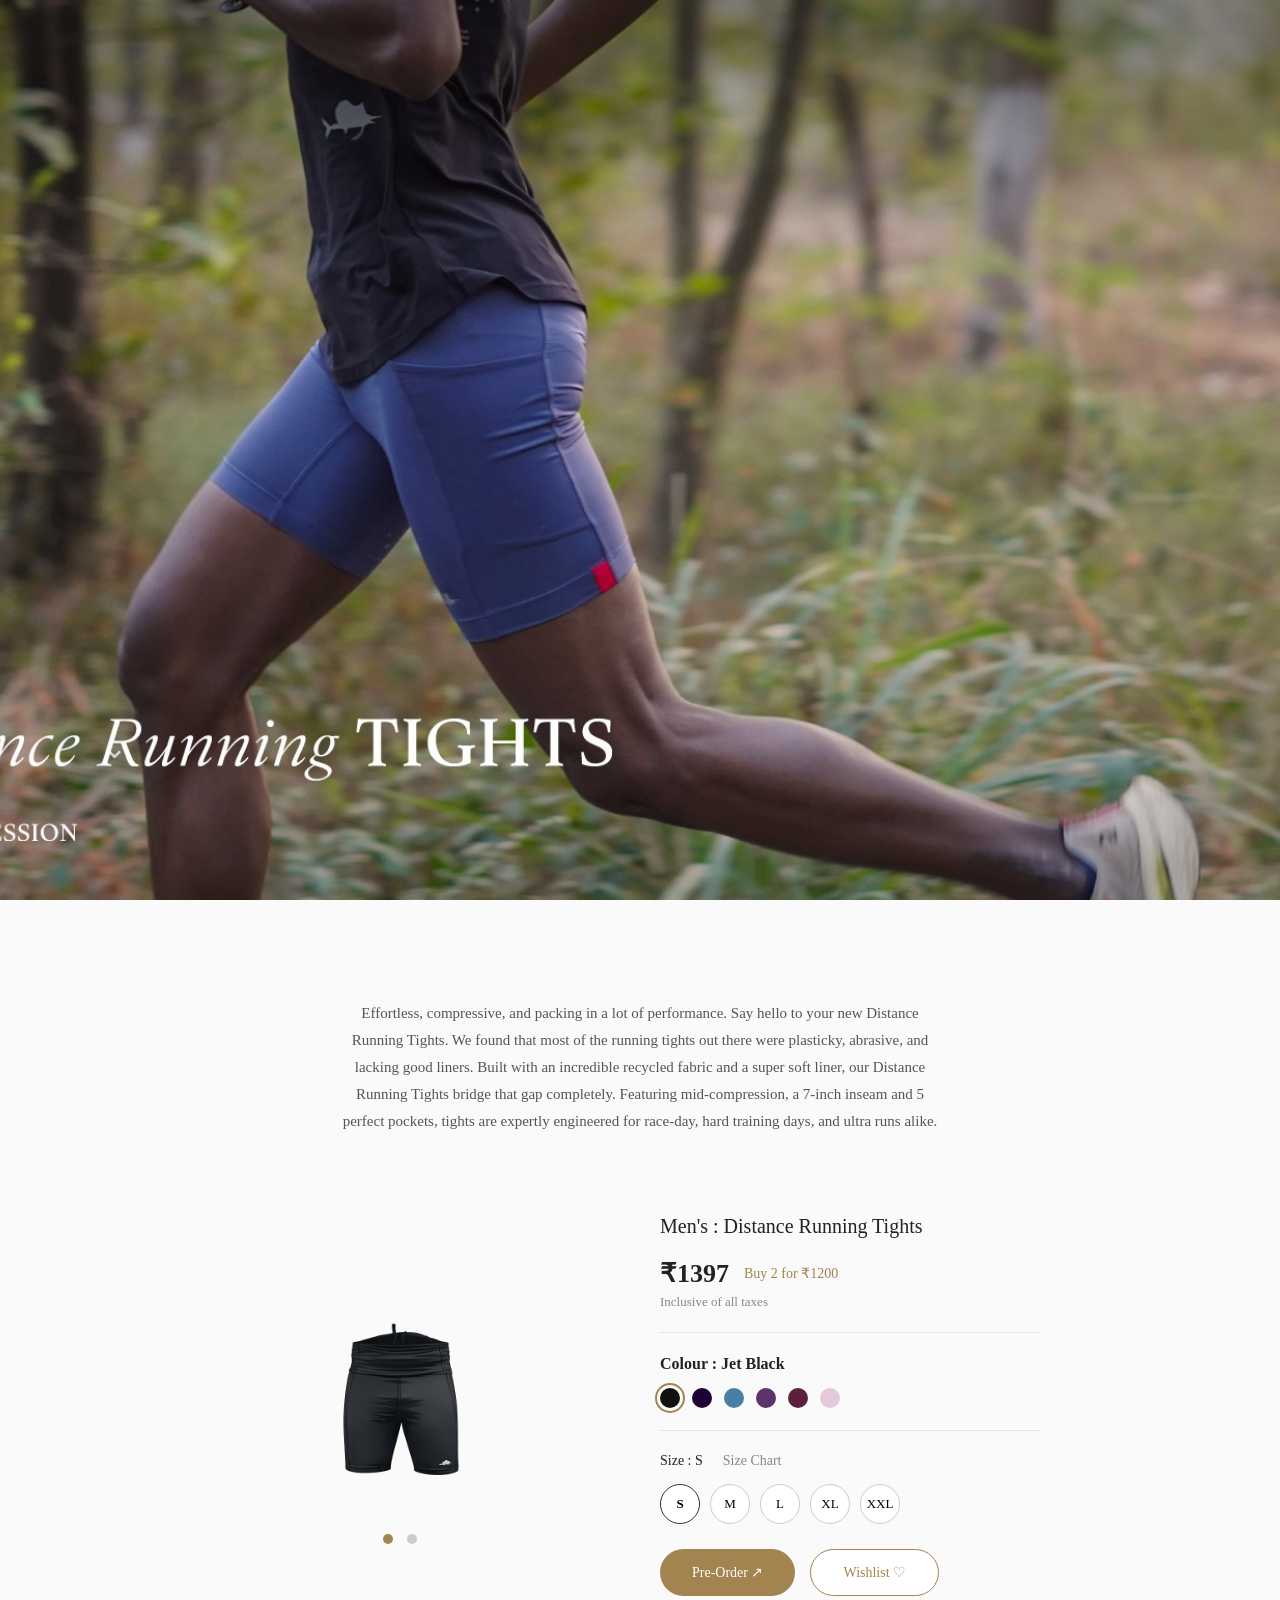
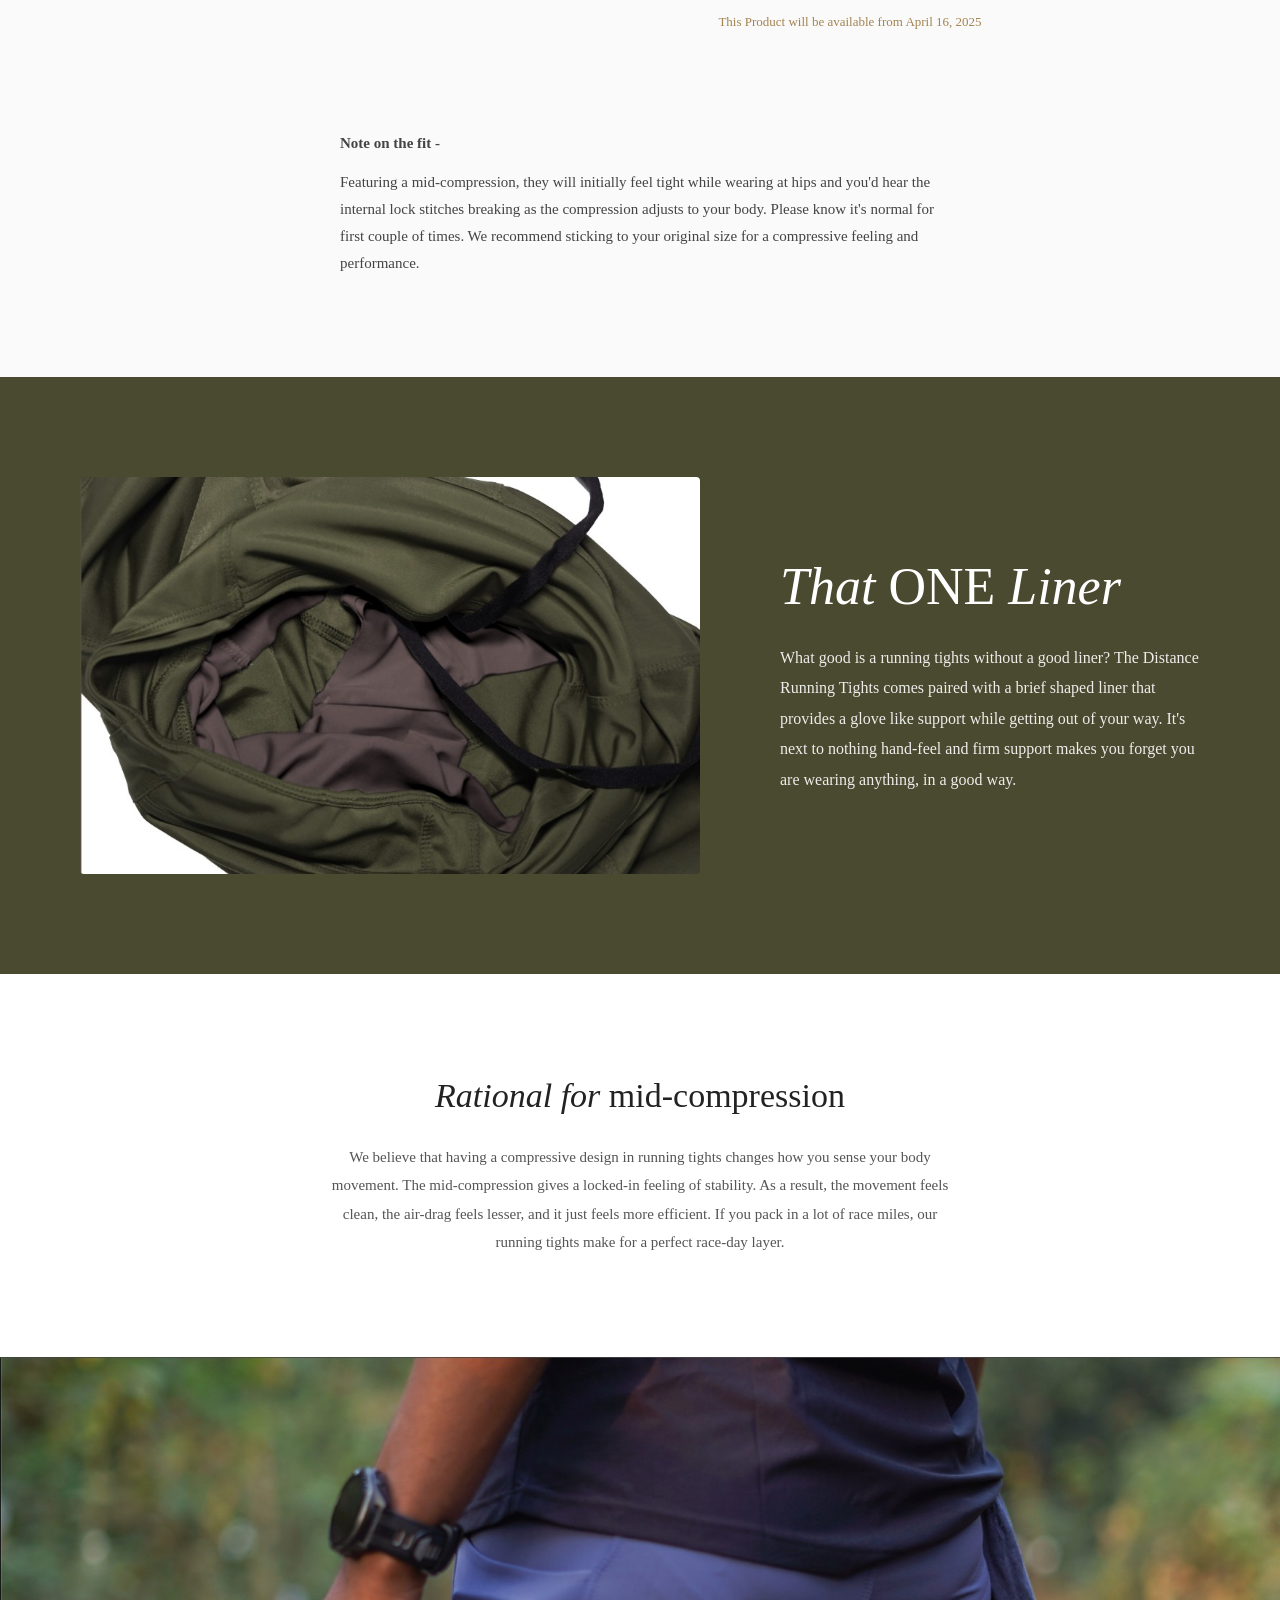
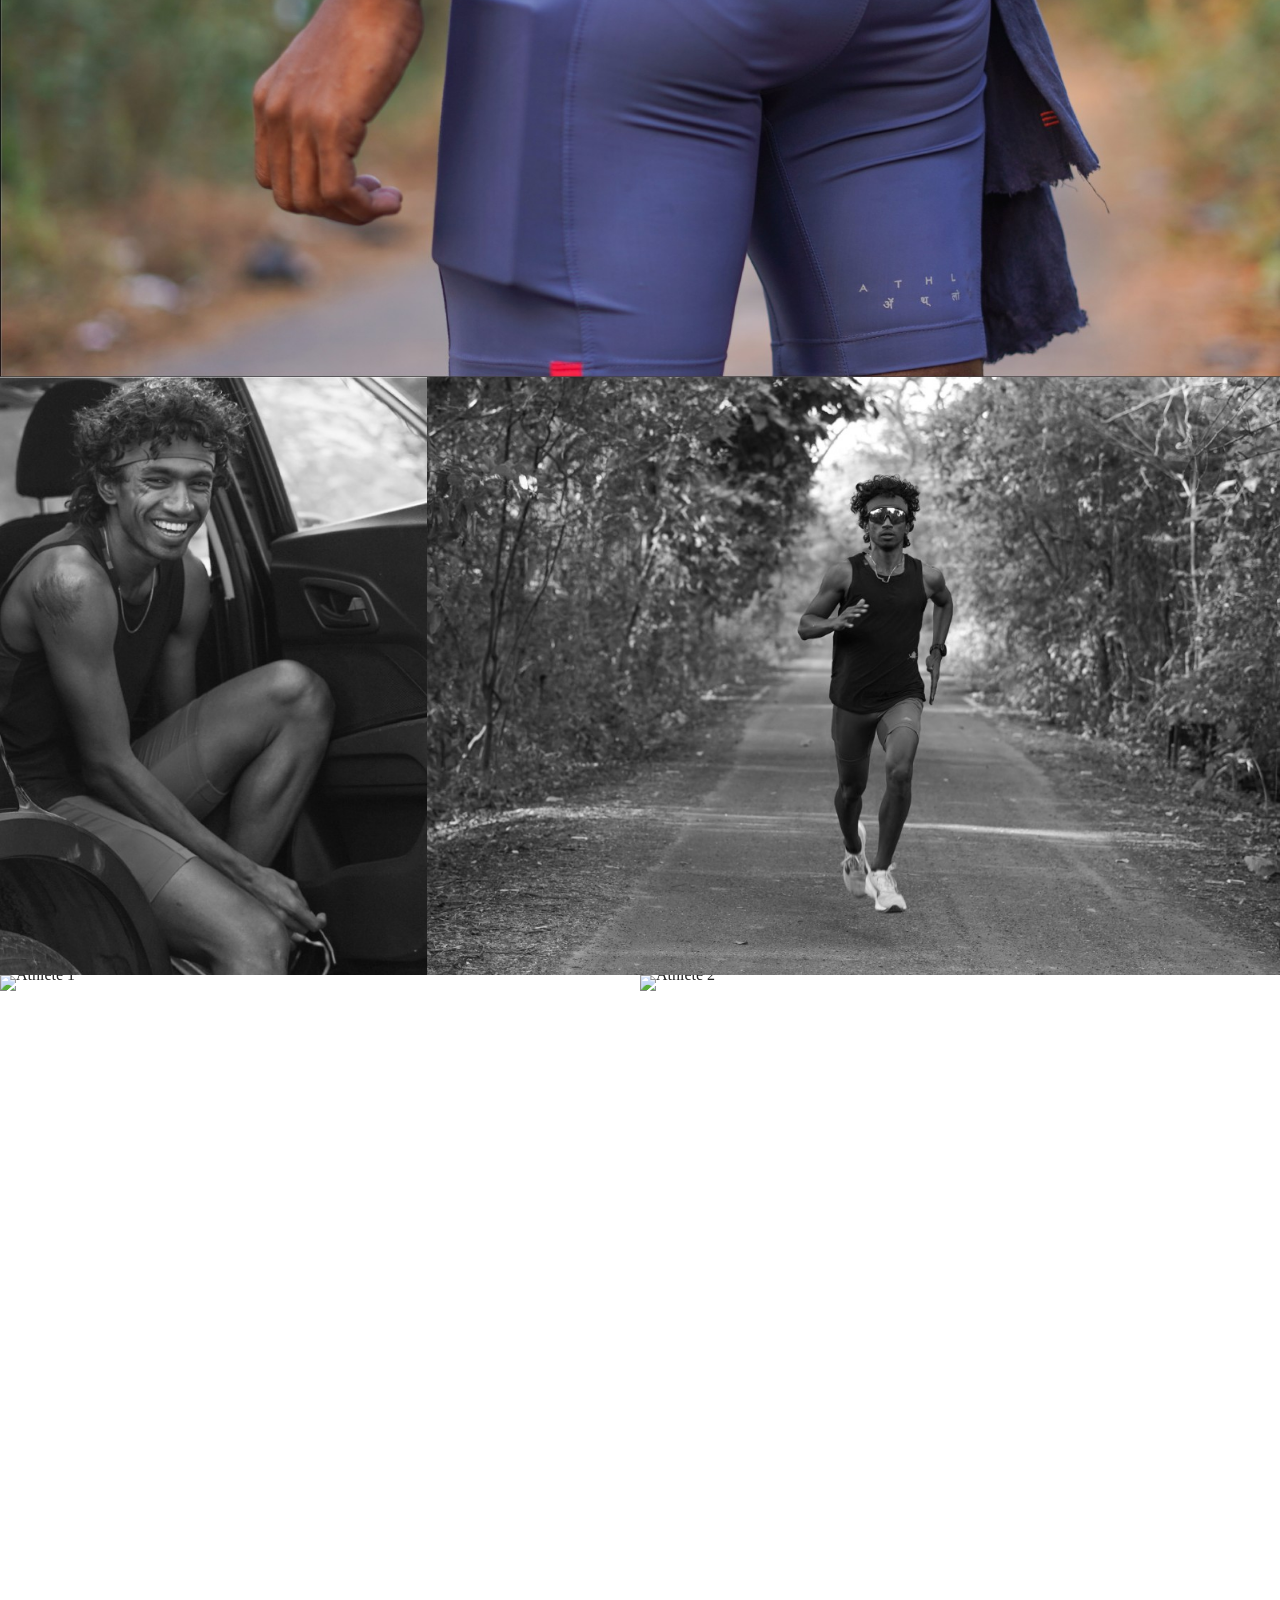
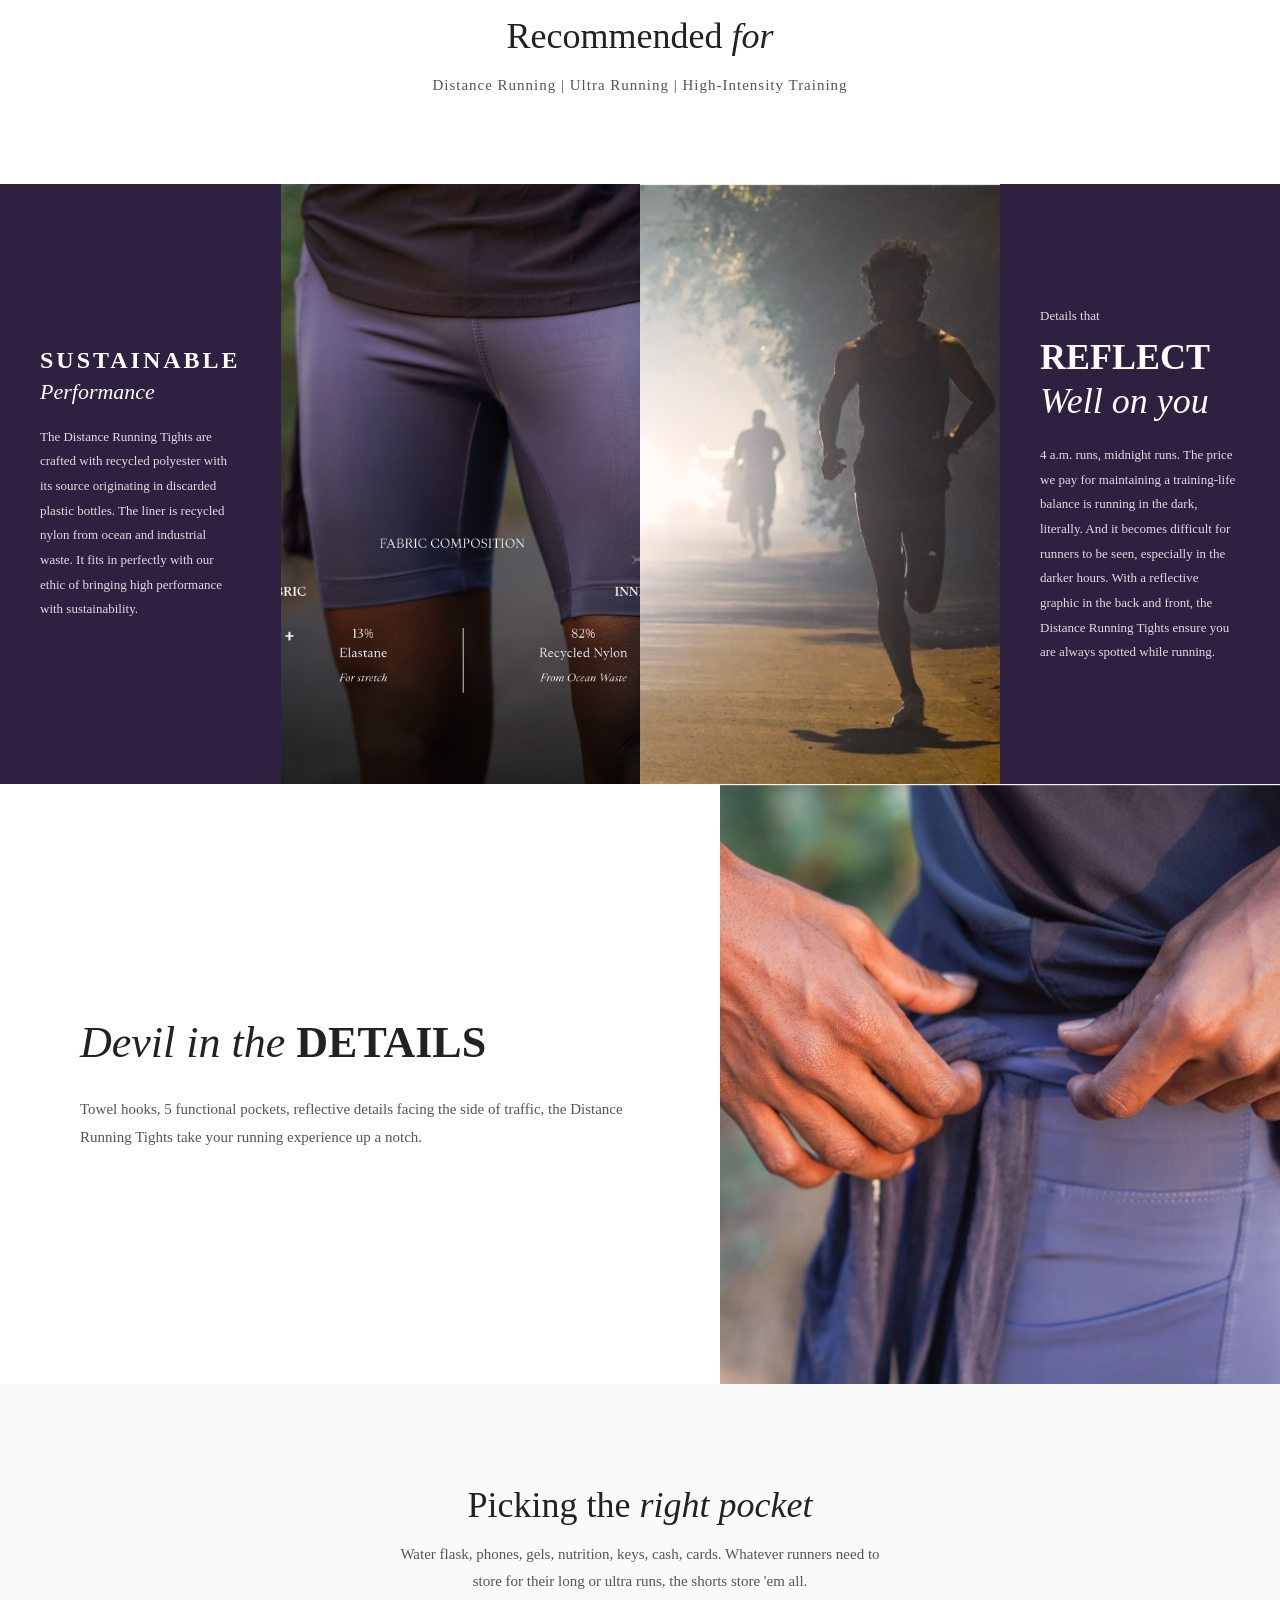
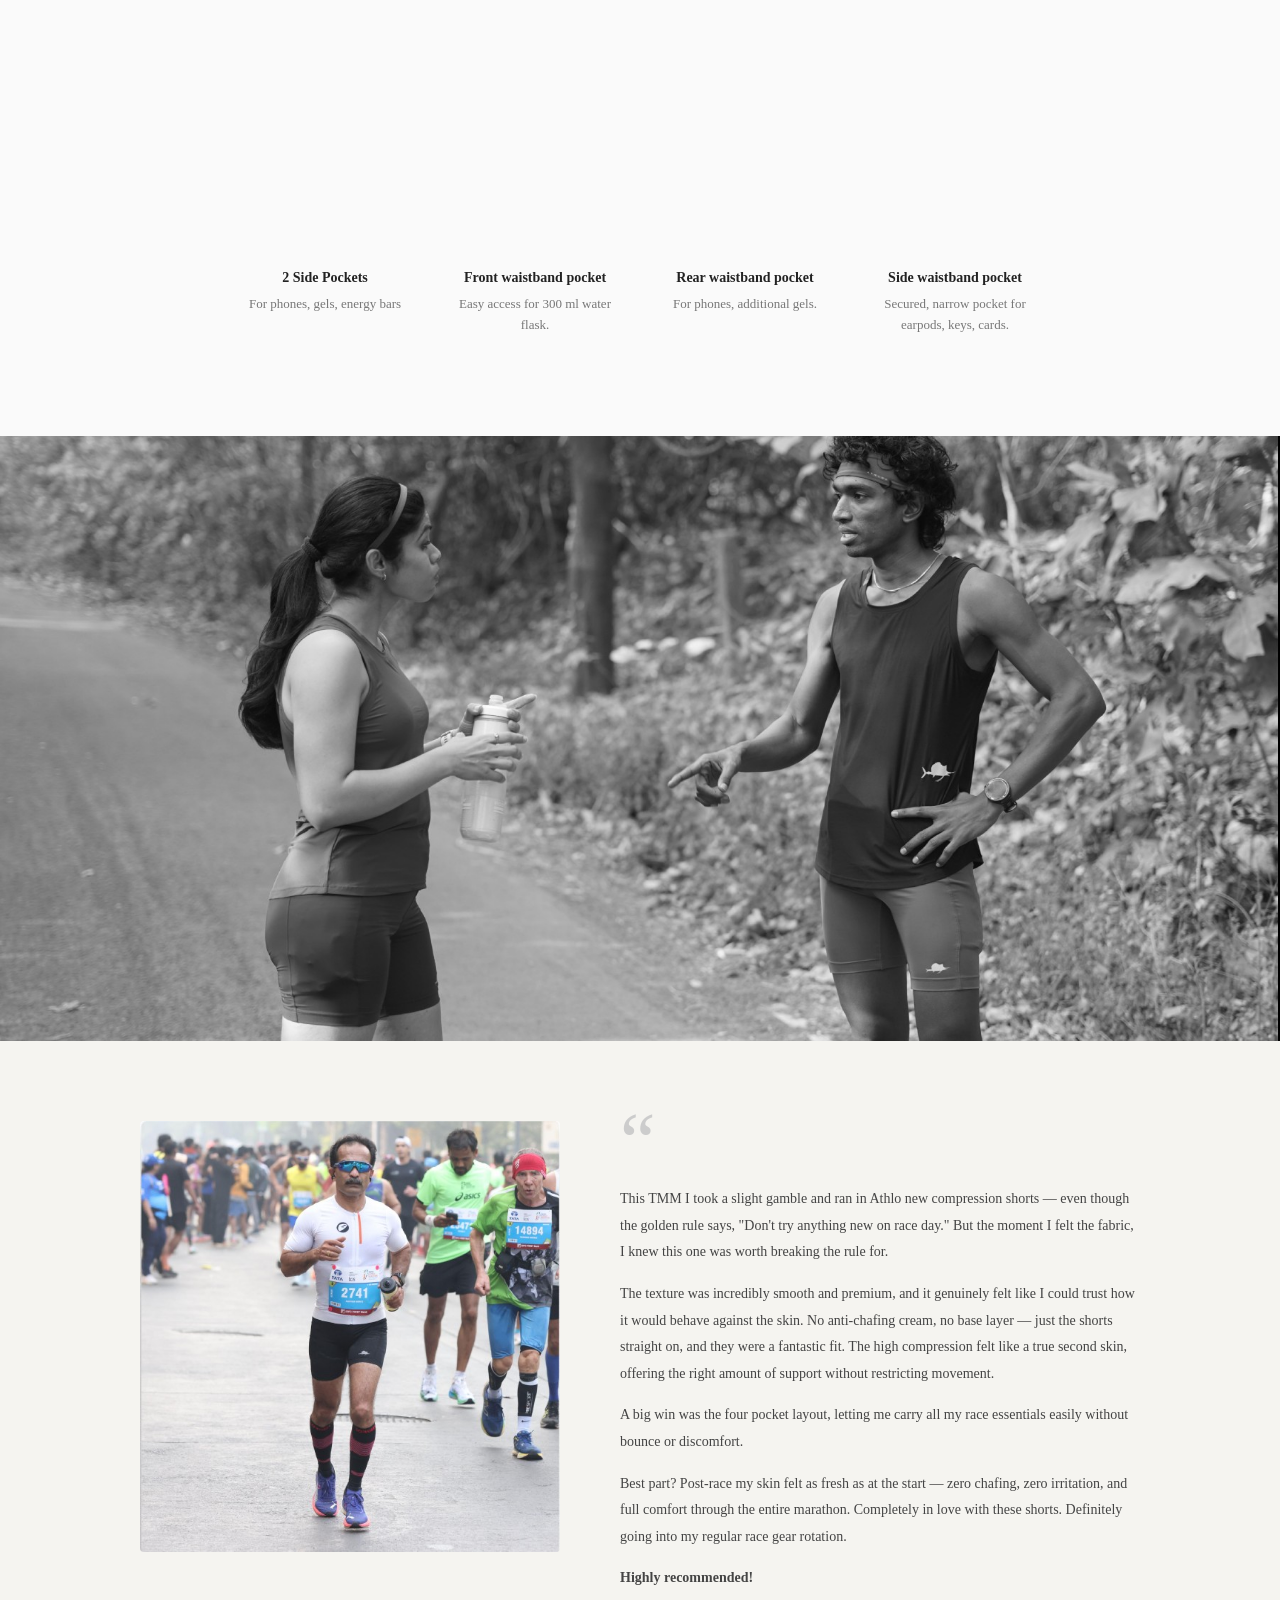
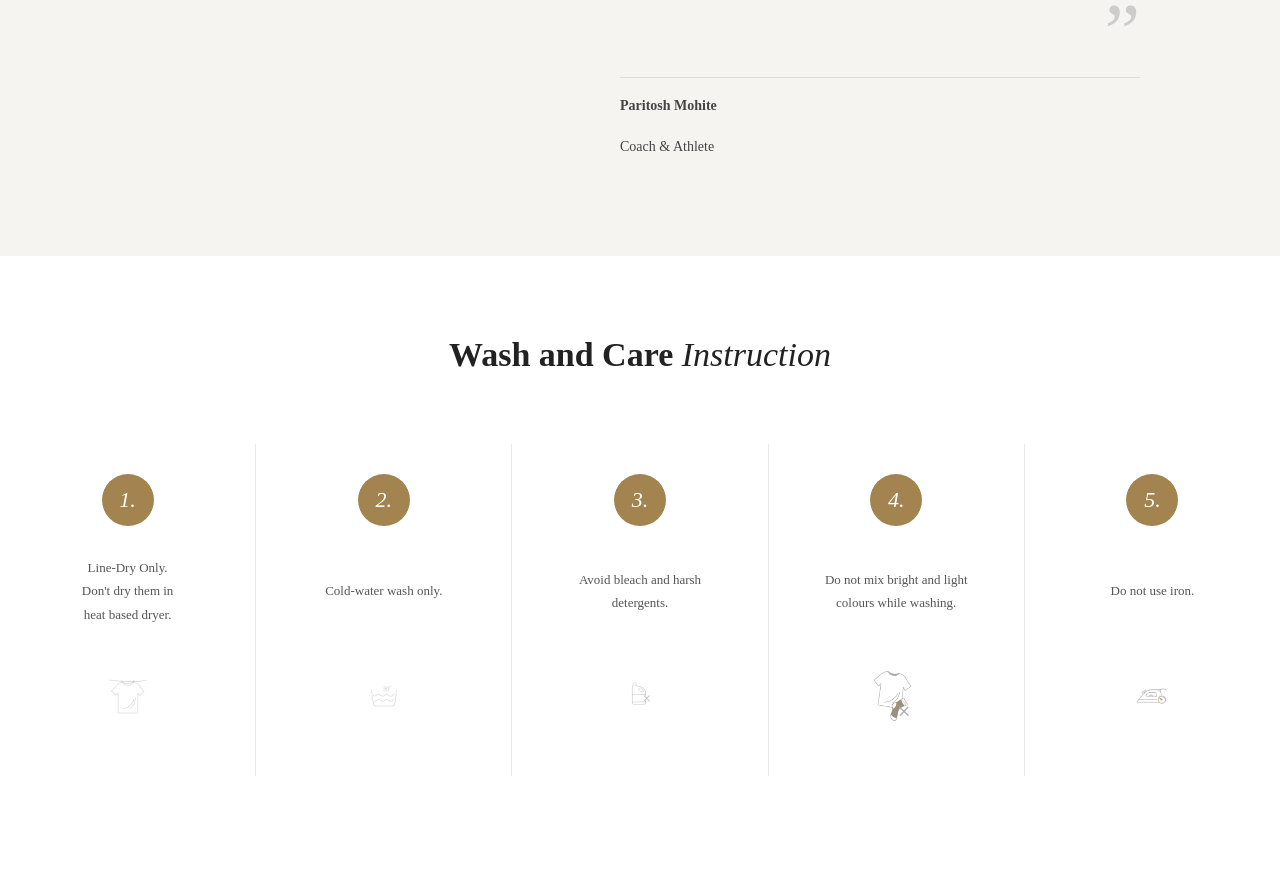
==== test.html @ 46becfce "Replace SVG icons with PNG images in care section" ====
<!DOCTYPE html>
<html>

<head>
    <title>Distance Running Tights</title>
    <link rel="stylesheet" href="style.css">
</head>

<body>

    <section class="hero">
        <div class="title">
            <p class="arrow">&#8964;</p>
        </div>
    </section>

    <section class="hero2">

        <div class="description">
            <p>
                Effortless, compressive, and packing in a lot of performance. Say hello
                to your new Distance Running Tights. We found that most of the running
                tights out there were plasticky, abrasive, and lacking good liners.
                Built with an incredible recycled fabric and a super soft liner, our
                Distance Running Tights bridge that gap completely. Featuring
                mid-compression, a 7-inch inseam and 5 perfect pockets, tights are
                expertly engineered for race-day, hard training days, and ultra runs alike.
            </p>
        </div>

        <div class="product-row">

            <div class="left-side">
                <img src="hero2.jpg" alt="Running Tights">
                <div class="dots">
                    <span class="dot active"></span>
                    <span class="dot"></span>
                </div>
            </div>

            <div class="right-side">

                <h2>Men's : Distance Running Tights</h2>

                <div class="price">
                    <span class="main-price">&#8377;1397</span>
                    <span class="offer">Buy 2 for &#8377;1200</span>
                </div>

                <p class="tax">Inclusive of all taxes</p>

                <hr>

                <h4>Colour : <span class="color-name">Jet Black</span></h4>

                <div class="colors">
                    <span class="color black active-color"></span>
                    <span class="color navy"></span>
                    <span class="color blue"></span>
                    <span class="color purple"></span>
                    <span class="color maroon"></span>
                    <span class="color pink"></span>
                </div>

                <hr>

                <div class="size-header">
                    <span>Size : S</span>
                    <a href="#">Size Chart</a>
                </div>

                <div class="sizes">
                    <button class="size-btn active-size">S</button>
                    <button class="size-btn">M</button>
                    <button class="size-btn">L</button>
                    <button class="size-btn">XL</button>
                    <button class="size-btn">XXL</button>
                </div>

                <div class="buttons">
                    <button class="preorder">Pre-Order &#8599;</button>
                    <button class="wishlist">Wishlist &#9825;</button>
                </div>

                <p class="availability">This Product will be available from April 16, 2025</p>

            </div>

        </div>

        <div class="note">
            <h4>Note on the fit -</h4>
            <p>
                Featuring a mid-compression, they will initially feel tight while
                wearing at hips and you'd hear the internal lock stitches breaking
                as the compression adjusts to your body. Please know it's normal
                for first couple of times. We recommend sticking to your original
                size for a compressive feeling and performance.
            </p>
        </div>

    </section>

    <section class="hero3">
        <div class="feature-container">

            <div class="feature-image">
                <img src="hero3.jpg" alt="Liner Detail">
            </div>

            <div class="feature-text">
                <h2><em>That</em> ONE <em>Liner</em></h2>
                <p>
                    What good is a running tights without a good liner?
                    The Distance Running Tights comes paired with a brief shaped liner
                    that provides a glove like support while getting out of your way.
                    It's next to nothing hand-feel and firm support makes you forget
                    you are wearing anything, in a good way.
                </p>
            </div>

        </div>
    </section>

    <section class="hero4">
        <div class="content">
            <h1><em>Rational for</em> mid-compression</h1>
            <p>
                We believe that having a compressive design in running tights
                changes how you sense your body movement. The mid-compression
                gives a locked-in feeling of stability. As a result, the movement
                feels clean, the air-drag feels lesser, and it just feels more efficient.
                If you pack in a lot of race miles, our running tights make for a
                perfect race-day layer.
            </p>
        </div>
    </section>

    <section class="hero5">

        <div class="hero5-row1">
            <img src="watch.jpg" alt="Athlete watching">
        </div>

        <div class="hero5-row2">
            <div class="hero5-left">
                <img src="laugh.jpg" alt="Athlete laughing">
            </div>
            <div class="hero5-right">
                <img src="run.jpg" alt="Athlete running">
            </div>
        </div>

    </section>

    <section class="hero6">
        <div class="two-photos">
            <img src="image.jpg" alt="Athlete 1">
            <img src="images.jpg" alt="Athlete 2">
        </div>
    </section>

    <section class="hero7">
        <div class="recommended">
            <h2>Recommended <em>for</em></h2>
            <p>Distance Running | Ultra Running | High-Intensity Training</p>
        </div>
    </section>

    <section class="hero8">

        <div class="s-text">
            <h2>SUSTAINABLE</h2>
            <h3><em>Performance</em></h3>
            <p>
                The Distance Running Tights are crafted with recycled polyester
                with its source originating in discarded plastic bottles. The liner
                is recycled nylon from ocean and industrial waste. It fits in
                perfectly with our ethic of bringing high performance with sustainability.
            </p>
        </div>

        <div class="s-img1">
            <img src="image1.jpg" alt="Outer fabric detail">
        </div>

        <div class="s-img2">
            <img src="image2.jpg" alt="Inner liner detail">
        </div>

        <div class="r-text">
            <p class="reflect-small">Details that</p>
            <h2>REFLECT <em>Well on you</em></h2>
            <p>
                4 a.m. runs, midnight runs. The price we pay for maintaining
                a training-life balance is running in the dark, literally.
                And it becomes difficult for runners to be seen, especially
                in the darker hours. With a reflective graphic in the back
                and front, the Distance Running Tights ensure you are always
                spotted while running.
            </p>
        </div>

    </section>

    <section class="hero9">

        <div class="devil-text">
            <h2><em>Devil in the</em> DETAILS</h2>
            <p>
                Towel hooks, 5 functional pockets, reflective details facing the
                side of traffic, the Distance Running Tights take your running
                experience up a notch.
            </p>
        </div>

        <div class="devil-image">
            <img src="devil.jpg" alt="Tights detail close up">
        </div>

    </section>

    <section class="hero10">

        <div class="pocket-header">
            <h2>Picking the <em>right pocket</em></h2>
            <p>
                Water flask, phones, gels, nutrition, keys, cash, cards.
                Whatever runners need to store for their long or ultra runs,
                the shorts store 'em all.
            </p>
        </div>

        <div class="pocket-grid">

            <div class="pocket-card">
                <video src="2side.mp4" autoplay loop muted playsinline></video>
                <h4>2 Side Pockets</h4>
                <p>For phones, gels, energy bars</p>
            </div>

            <div class="pocket-card">
                <video src="front.mp4" autoplay loop muted playsinline></video>
                <h4>Front waistband pocket</h4>
                <p>Easy access for 300 ml water flask.</p>
            </div>

            <div class="pocket-card">
                <video src="rear.mp4" autoplay loop muted playsinline></video>
                <h4>Rear waistband pocket</h4>
                <p>For phones, additional gels.</p>
            </div>

            <div class="pocket-card">
                <video src="sidewaist.mp4" autoplay loop muted playsinline></video>
                <h4>Side waistband pocket</h4>
                <p>Secured, narrow pocket for earpods, keys, cards.</p>
            </div>

        </div>

    </section>

    <section class="hero11">
        <img src="bottle.jpg" alt="Running community">
    </section>

    <section class="hero12">

        <div class="testimonial-container">

            <div class="testimonial-image">
                <img src="uncle.jpg" alt="Paritosh Mohite">
            </div>

            <div class="testimonial-text">

                <span class="quote-open">&#8220;</span>

                <p>
                    This TMM I took a slight gamble and ran in Athlo new compression shorts
                    — even though the golden rule says, "Don't try anything new on race day."
                    But the moment I felt the fabric, I knew this one was worth breaking the rule for.
                </p>
                <p>
                    The texture was incredibly smooth and premium, and it genuinely felt like
                    I could trust how it would behave against the skin. No anti-chafing cream,
                    no base layer — just the shorts straight on, and they were a fantastic fit.
                    The high compression felt like a true second skin, offering the right amount
                    of support without restricting movement.
                </p>
                <p>
                    A big win was the four pocket layout, letting me carry all my race essentials
                    easily without bounce or discomfort.
                </p>
                <p>
                    Best part? Post-race my skin felt as fresh as at the start — zero chafing,
                    zero irritation, and full comfort through the entire marathon. Completely in
                    love with these shorts. Definitely going into my regular race gear rotation.
                </p>
                <p><strong>Highly recommended!</strong></p>

                <span class="quote-close">&#8221;</span>

                <div class="author">
                    <p class="author-name">Paritosh Mohite</p>
                    <p class="author-role">Coach &amp; Athlete</p>
                </div>

            </div>

        </div>

    </section>

    <section class="hero13">

        <div class="care-header">
            <h2>Wash and Care <em>Instruction</em></h2>
        </div>

        <div class="care-grid">

            <div class="care-card">
                <div class="care-number"><em>1.</em></div>
                <p class="care-label">Line-Dry Only.<br>Don't dry them in<br>heat based dryer.</p>
                <div class="care-icon">
                    <img src="dry.png" alt="Line dry icon">
                </div>
            </div>

            <div class="care-card">
                <div class="care-number"><em>2.</em></div>
                <p class="care-label">Cold-water wash only.</p>
                <div class="care-icon">
                    <img src="water.png" alt="Cold water wash icon">
                </div>
            </div>

            <div class="care-card">
                <div class="care-number"><em>3.</em></div>
                <p class="care-label">Avoid bleach and harsh detergents.</p>
                <div class="care-icon">
                    <img src="bleach.png" alt="No bleach icon">
                </div>
            </div>

            <div class="care-card">
                <div class="care-number"><em>4.</em></div>
                <p class="care-label">Do not mix bright and light colours while washing.</p>
                <div class="care-icon">
                    <img src="mix.png" alt="No colour mixing icon">
                </div>
            </div>

            <div class="care-card">
                <div class="care-number"><em>5.</em></div>
                <p class="care-label">Do not use iron.</p>
                <div class="care-icon">
                    <img src="iron.png" alt="No iron icon">
                </div>
            </div>

        </div>

    </section>

</body>

</html>
---- style.css ----
* {
    margin: 0;
    padding: 0;
    box-sizing: border-box;
}

body {
    font-family: Georgia, serif;
    background: white;
    color: #222;
}

.hero {
    position: relative;
    height: 100vh;
    background-image: url("hero.jpg");
    background-size: cover;
    background-position: center;
}

.title {
    position: absolute;
    bottom: 15%;
    left: 8%;
    color: white;
}

.title .category {
    font-size: 13px;
    letter-spacing: 3px;
    text-transform: uppercase;
    margin-bottom: 10px;
    opacity: 0.85;
}

.title h1 {
    font-size: 62px;
    font-weight: 300;
    line-height: 1.1;
    margin-bottom: 15px;
}

.title h1 span {
    font-style: italic;
}

.title .subtitle {
    font-size: 13px;
    letter-spacing: 4px;
    text-transform: uppercase;
}

.title .arrow {
    font-size: 30px;
    margin-top: 20px;
    opacity: 0.7;
}

.hero2 {
    padding: 100px 80px;
    background: #fafafa;
}

.description {
    width: 600px;
    margin: 0 auto 80px;
    line-height: 1.8;
    color: #555;
    text-align: center;
    font-size: 15px;
}

.product-row {
    display: flex;
    justify-content: center;
    align-items: center;
    gap: 100px;
}

.left-side {
    text-align: center;
}

.left-side img {
    width: 320px;
    display: block;
    margin: 0 auto;
}

.dots {
    margin-top: 20px;
}

.dot {
    width: 10px;
    height: 10px;
    background: #ccc;
    border-radius: 50%;
    display: inline-block;
    margin: 0 5px;
}

.dot.active {
    background: #a3834f;
}

.right-side {
    width: 380px;
}

.right-side h2 {
    font-size: 20px;
    font-weight: 400;
    margin-bottom: 20px;
}

.price {
    display: flex;
    gap: 15px;
    align-items: center;
    margin-bottom: 5px;
}

.main-price {
    font-size: 26px;
    font-weight: 600;
}

.offer {
    font-size: 14px;
    color: #a3834f;
}

.tax {
    color: #888;
    font-size: 13px;
    margin-bottom: 20px;
}

hr {
    border: none;
    border-top: 1px solid #e5e5e5;
    margin: 22px 0;
}

.color-name {
    font-weight: 600;
}

.colors {
    margin-top: 15px;
    display: flex;
    gap: 12px;
    align-items: center;
}

.color {
    width: 20px;
    height: 20px;
    border-radius: 50%;
    cursor: pointer;
}

.active-color {
    outline: 2px solid #a3834f;
    outline-offset: 3px;
}

.black   { background: #111; }
.navy    { background: #1f0035; }
.blue    { background: #4a7fa5; }
.purple  { background: #5b356a; }
.maroon  { background: #5c203d; }
.pink    { background: #e6c8dd; }

.size-header {
    display: flex;
    gap: 20px;
    align-items: center;
    margin-bottom: 15px;
    font-size: 14px;
}

.size-header a {
    color: #888;
    text-decoration: none;
}

.sizes {
    display: flex;
    gap: 10px;
}

.size-btn {
    width: 40px;
    height: 40px;
    border-radius: 50%;
    border: 1px solid #ccc;
    background: white;
    cursor: pointer;
    font-size: 13px;
    font-family: Georgia, serif;
}

.active-size {
    border-color: #333;
    font-weight: 600;
}

.buttons {
    margin-top: 25px;
    display: flex;
    gap: 15px;
}

.preorder {
    background: #a3834f;
    color: white;
    border: none;
    padding: 14px 32px;
    border-radius: 30px;
    cursor: pointer;
    font-size: 14px;
    font-family: Georgia, serif;
}

.wishlist {
    background: white;
    border: 1px solid #a3834f;
    color: #a3834f;
    padding: 14px 32px;
    border-radius: 30px;
    cursor: pointer;
    font-size: 14px;
    font-family: Georgia, serif;
}

.availability {
    margin-top: 18px;
    font-size: 13px;
    color: #a3834f;
    text-align: center;
}

.note {
    width: 600px;
    margin: 100px auto 0;
    line-height: 1.8;
    font-size: 15px;
    color: #444;
}

.note h4 {
    font-size: 15px;
    margin-bottom: 12px;
    font-weight: 600;
}

.hero3 {
    background: #4a4a30;
    padding: 100px 80px;
}

.feature-container {
    display: flex;
    gap: 80px;
    justify-content: center;
    align-items: center;
    max-width: 1200px;
    margin: 0 auto;
}

.feature-image {
    flex: 1;
}

.feature-image img {
    width: 100%;
    display: block;
    border-radius: 4px;
}

.feature-text {
    flex: 1;
    color: white;
    max-width: 420px;
}

.feature-text h2 {
    font-size: 52px;
    font-weight: 300;
    margin-bottom: 25px;
    line-height: 1.2;
}

.feature-text em {
    font-style: italic;
}

.feature-text p {
    font-size: 16px;
    line-height: 1.9;
    opacity: 0.9;
}

.hero4 {
    padding: 100px 20px;
    background: white;
}

.content {
    width: 620px;
    margin: 0 auto;
    text-align: center;
}

.content h1 {
    font-size: 34px;
    font-weight: 400;
    margin-bottom: 25px;
    line-height: 1.3;
}

.content h1 em {
    font-style: italic;
    font-weight: 300;
}

.content p {
    font-size: 15px;
    line-height: 1.9;
    color: #555;
}

.hero5 {
    line-height: 0;
}

.hero5-row1 img {
    width: 100%;
    display: block;
}

.hero5-row2 {
    display: flex;
}

.hero5-left {
    flex: 1;
}

.hero5-left img {
    width: 100%;
    height: 100%;
    display: block;
    object-fit: cover;
}

.hero5-right {
    flex: 2;
}

.hero5-right img {
    width: 100%;
    display: block;
}

.hero6 {
    line-height: 0;
}

.two-photos {
    display: flex;
}

.two-photos img {
    width: 50%;
    display: block;
    object-fit: cover;
    height: 550px;
}

.hero7 {
    padding: 90px 20px;
    background: white;
    text-align: center;
}

.recommended h2 {
    font-size: 36px;
    font-weight: 400;
    margin-bottom: 20px;
}

.recommended h2 em {
    font-style: italic;
}

.recommended p {
    font-size: 15px;
    color: #555;
    letter-spacing: 1px;
}

.hero8 {
    display: flex;
    background: #2d2040;
    height: 600px;
}

.s-text {
    flex: 0 0 280px;
    color: white;
    padding: 50px 40px;
    display: flex;
    flex-direction: column;
    justify-content: center;
}

.s-text h2 {
    font-size: 24px;
    letter-spacing: 3px;
    font-weight: 700;
    margin-bottom: 5px;
}

.s-text h3 {
    font-size: 22px;
    font-weight: 300;
    margin-bottom: 20px;
}

.s-text h3 em {
    font-style: italic;
}

.s-text p {
    font-size: 13px;
    line-height: 1.9;
    opacity: 0.85;
}

.s-img1 {
    flex: 1;
}

.s-img1 img {
    width: 100%;
    height: 100%;
    display: block;
    object-fit: cover;
}

.s-img2 {
    flex: 1;
}

.s-img2 img {
    width: 100%;
    height: 100%;
    display: block;
    object-fit: cover;
}

.r-text {
    flex: 0 0 280px;
    color: white;
    padding: 50px 40px;
    display: flex;
    flex-direction: column;
    justify-content: center;
}

.reflect-small {
    font-size: 13px;
    font-weight: 400;
    margin-bottom: 8px;
    opacity: 0.75;
}

.r-text h2 {
    font-size: 36px;
    font-weight: 700;
    line-height: 1.2;
    margin-bottom: 20px;
}

.r-text h2 em {
    font-style: italic;
    font-weight: 300;
}

.r-text p {
    font-size: 13px;
    line-height: 1.9;
    opacity: 0.85;
}

.hero9 {
    display: flex;
    background: white;
    min-height: 600px;
}

.devil-text {
    flex: 1;
    padding: 100px 80px;
    display: flex;
    flex-direction: column;
    justify-content: center;
}

.devil-text h2 {
    font-size: 44px;
    font-weight: 700;
    line-height: 1.2;
    margin-bottom: 25px;
    color: #222;
}

.devil-text h2 em {
    font-style: italic;
    font-weight: 300;
}

.devil-text p {
    font-size: 15px;
    line-height: 1.9;
    color: #555;
}

.devil-image {
    flex: 1;
}

.devil-image img {
    width: 100%;
    height: 100%;
    display: block;
    object-fit: cover;
}

.hero10 {
    padding: 100px 80px;
    background: #fafafa;
}

.pocket-header {
    text-align: center;
    margin-bottom: 60px;
}

.pocket-header h2 {
    font-size: 36px;
    font-weight: 400;
    margin-bottom: 15px;
}

.pocket-header h2 em {
    font-style: italic;
}

.pocket-header p {
    font-size: 15px;
    color: #555;
    line-height: 1.8;
    max-width: 500px;
    margin: 0 auto;
}

.pocket-grid {
    display: flex;
    gap: 30px;
    justify-content: center;
}

.pocket-card {
    text-align: center;
    width: 180px;
}

.pocket-card video {
    width: 100%;
    height: 200px;
    object-fit: cover;
    border-radius: 8px;
    display: block;
    margin-bottom: 15px;
}

.pocket-card h4 {
    font-size: 14px;
    font-weight: 600;
    margin-bottom: 8px;
}

.pocket-card p {
    font-size: 13px;
    color: #777;
    line-height: 1.6;
}

.hero11 {
    line-height: 0;
}

.hero11 img {
    width: 100%;
    display: block;
}

.hero12 {
    padding: 80px;
    background: #f5f4f0;
}

.testimonial-container {
    display: flex;
    gap: 60px;
    align-items: flex-start;
    max-width: 1000px;
    margin: 0 auto;
}

.testimonial-image {
    width: 420px;
    flex-shrink: 0;
}

.testimonial-image img {
    width: 100%;
    display: block;
    border-radius: 4px;
}

.testimonial-text {
    flex: 1;
    position: relative;
}

.quote-open {
    font-size: 80px;
    color: #ccc;
    line-height: 0.5;
    display: block;
    margin-bottom: 25px;
}

.quote-close {
    font-size: 80px;
    color: #ccc;
    line-height: 0.5;
    display: block;
    text-align: right;
    margin-top: 20px;
}

.testimonial-text p {
    font-size: 14px;
    line-height: 1.9;
    color: #444;
    margin-bottom: 15px;
}

.author {
    margin-top: 25px;
    border-top: 1px solid #ddd;
    padding-top: 15px;
}

.author-name {
    font-weight: 600;
    font-size: 15px;
    color: #333;
    margin-bottom: 4px;
}

.author-role {
    font-size: 13px;
    color: #888;
}

.hero13 {
    padding: 80px 0 100px 0;
    background: white;
    text-align: center;
}

.care-header {
    margin-bottom: 70px;
}

.care-header h2 {
    font-size: 34px;
    font-weight: 700;
}

.care-header h2 em {
    font-style: italic;
    font-weight: 400;
}

.care-grid {
    display: flex;
    width: 100%;
}

.care-card {
    flex: 1;
    display: flex;
    flex-direction: column;
    align-items: center;
    padding: 30px 30px 40px 30px;
    border-right: 1px solid #e8e8e8;
}

.care-card:last-child {
    border-right: none;
}

.care-number {
    width: 52px;
    height: 52px;
    border-radius: 50%;
    background: #a3834f;
    color: white;
    font-size: 22px;
    font-family: Georgia, serif;
    display: flex;
    justify-content: center;
    align-items: center;
    margin-bottom: 30px;
}

.care-number em {
    font-style: italic;
}

.care-label {
    font-size: 13px;
    line-height: 1.8;
    color: #555;
    flex: 1;
    display: flex;
    align-items: center;
    justify-content: center;
    text-align: center;
    padding: 0 10px;
    margin-bottom: 30px;
}

.care-icon {
    display: flex;
    align-items: center;
    justify-content: center;
    height: 80px;
}

.care-icon img {
    width: 70px;
    height: 70px;
    object-fit: contain;
}
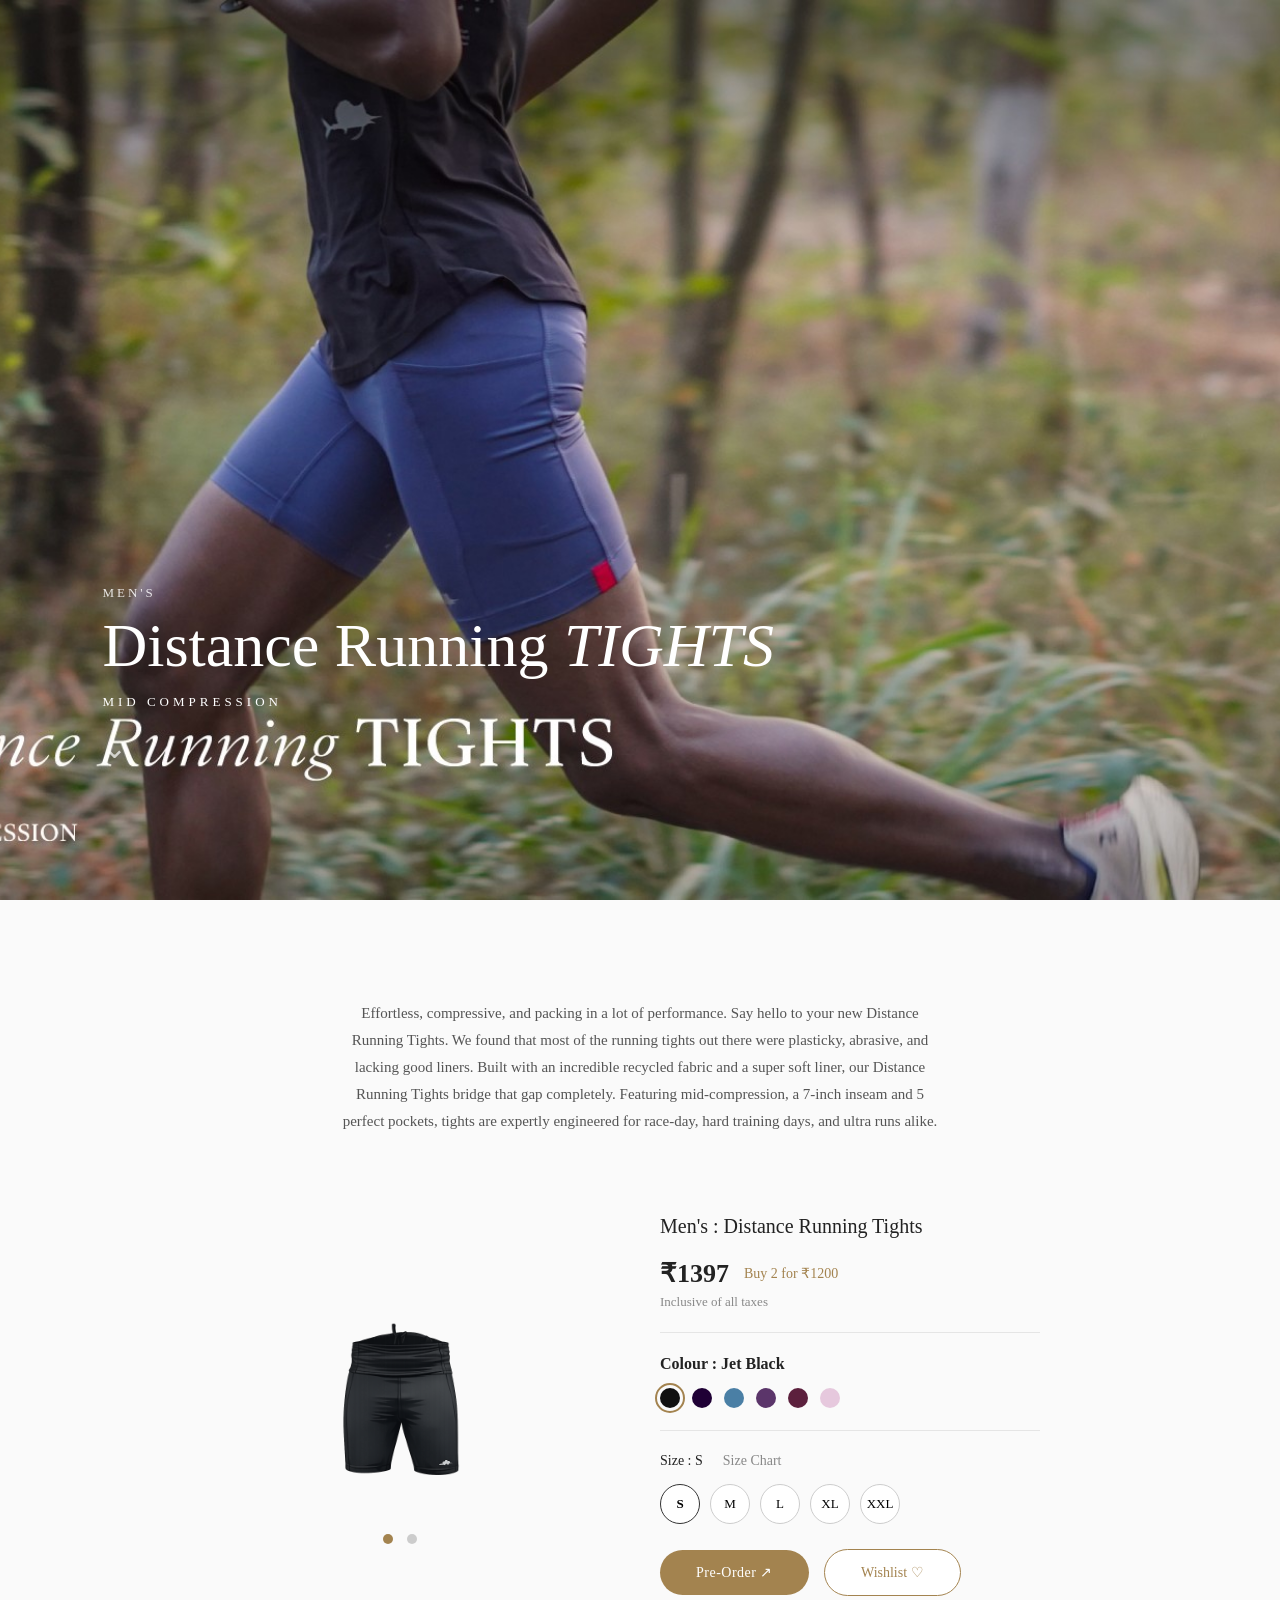
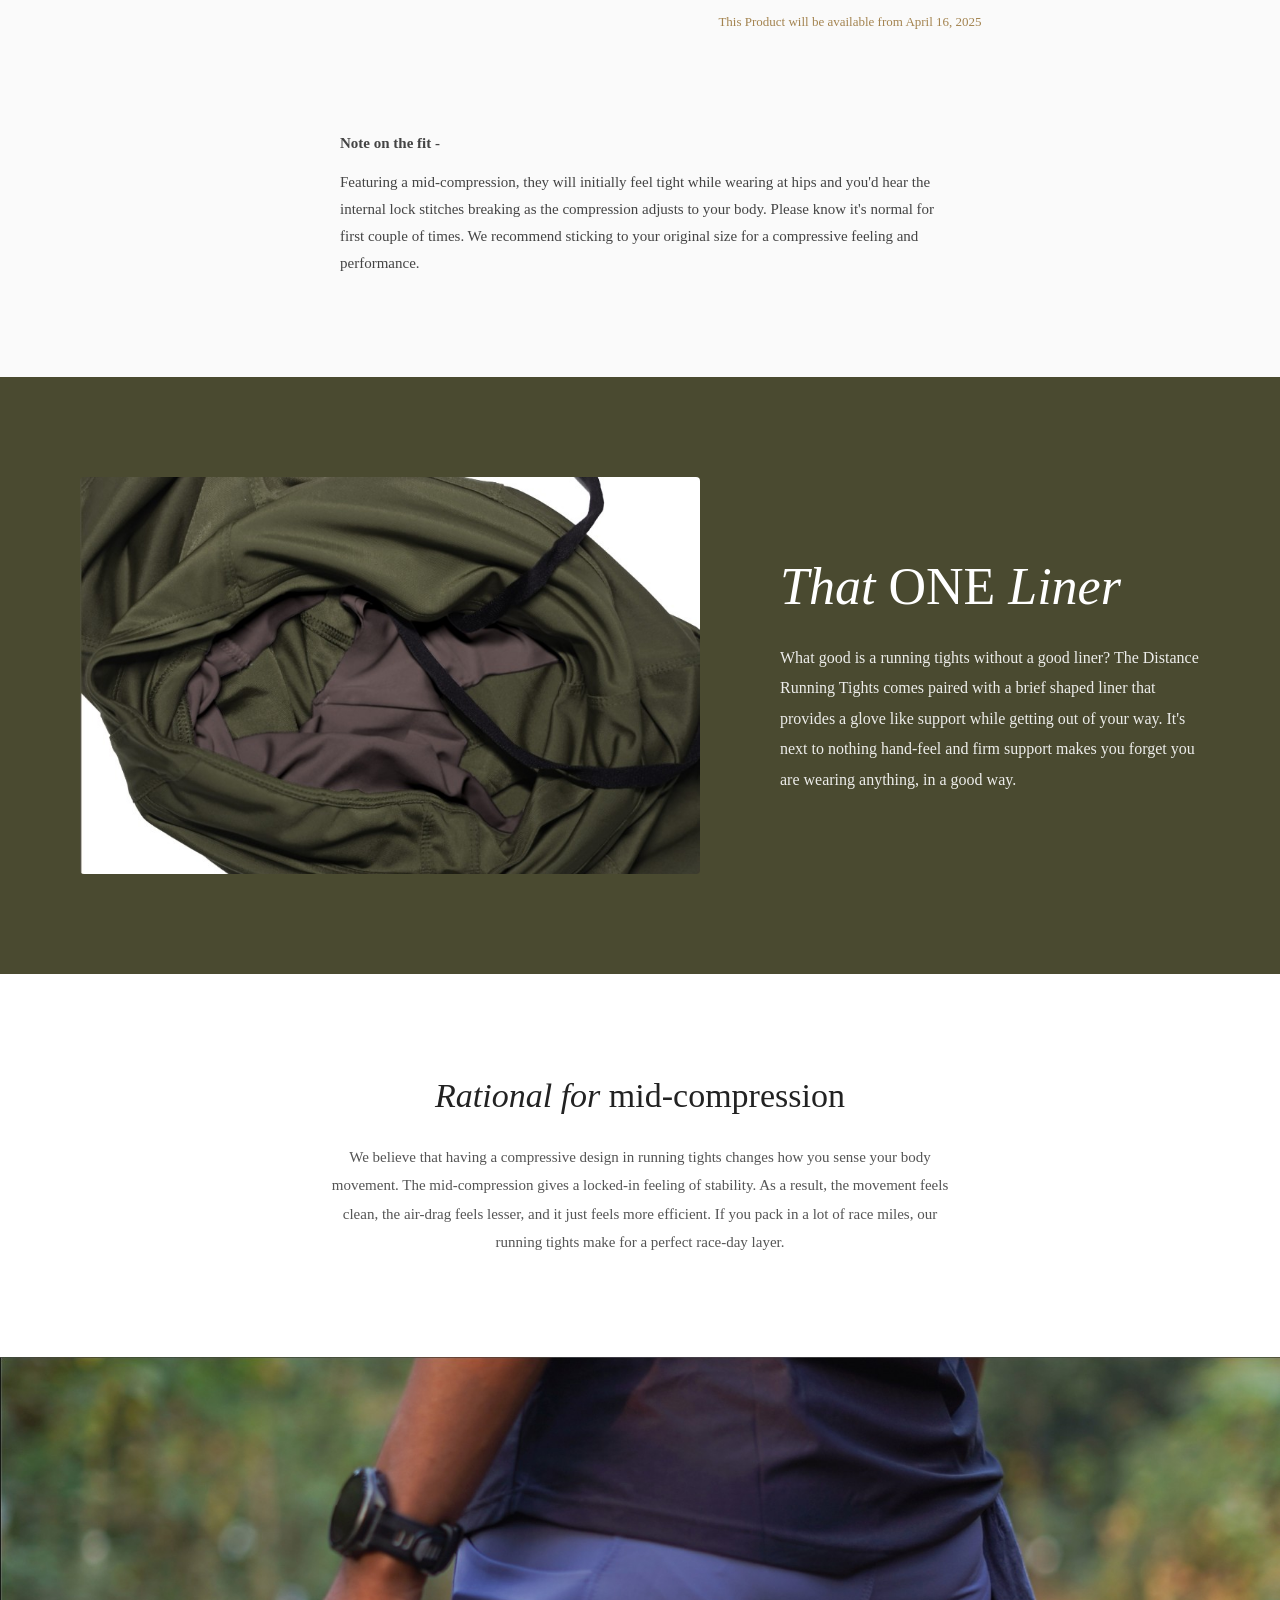
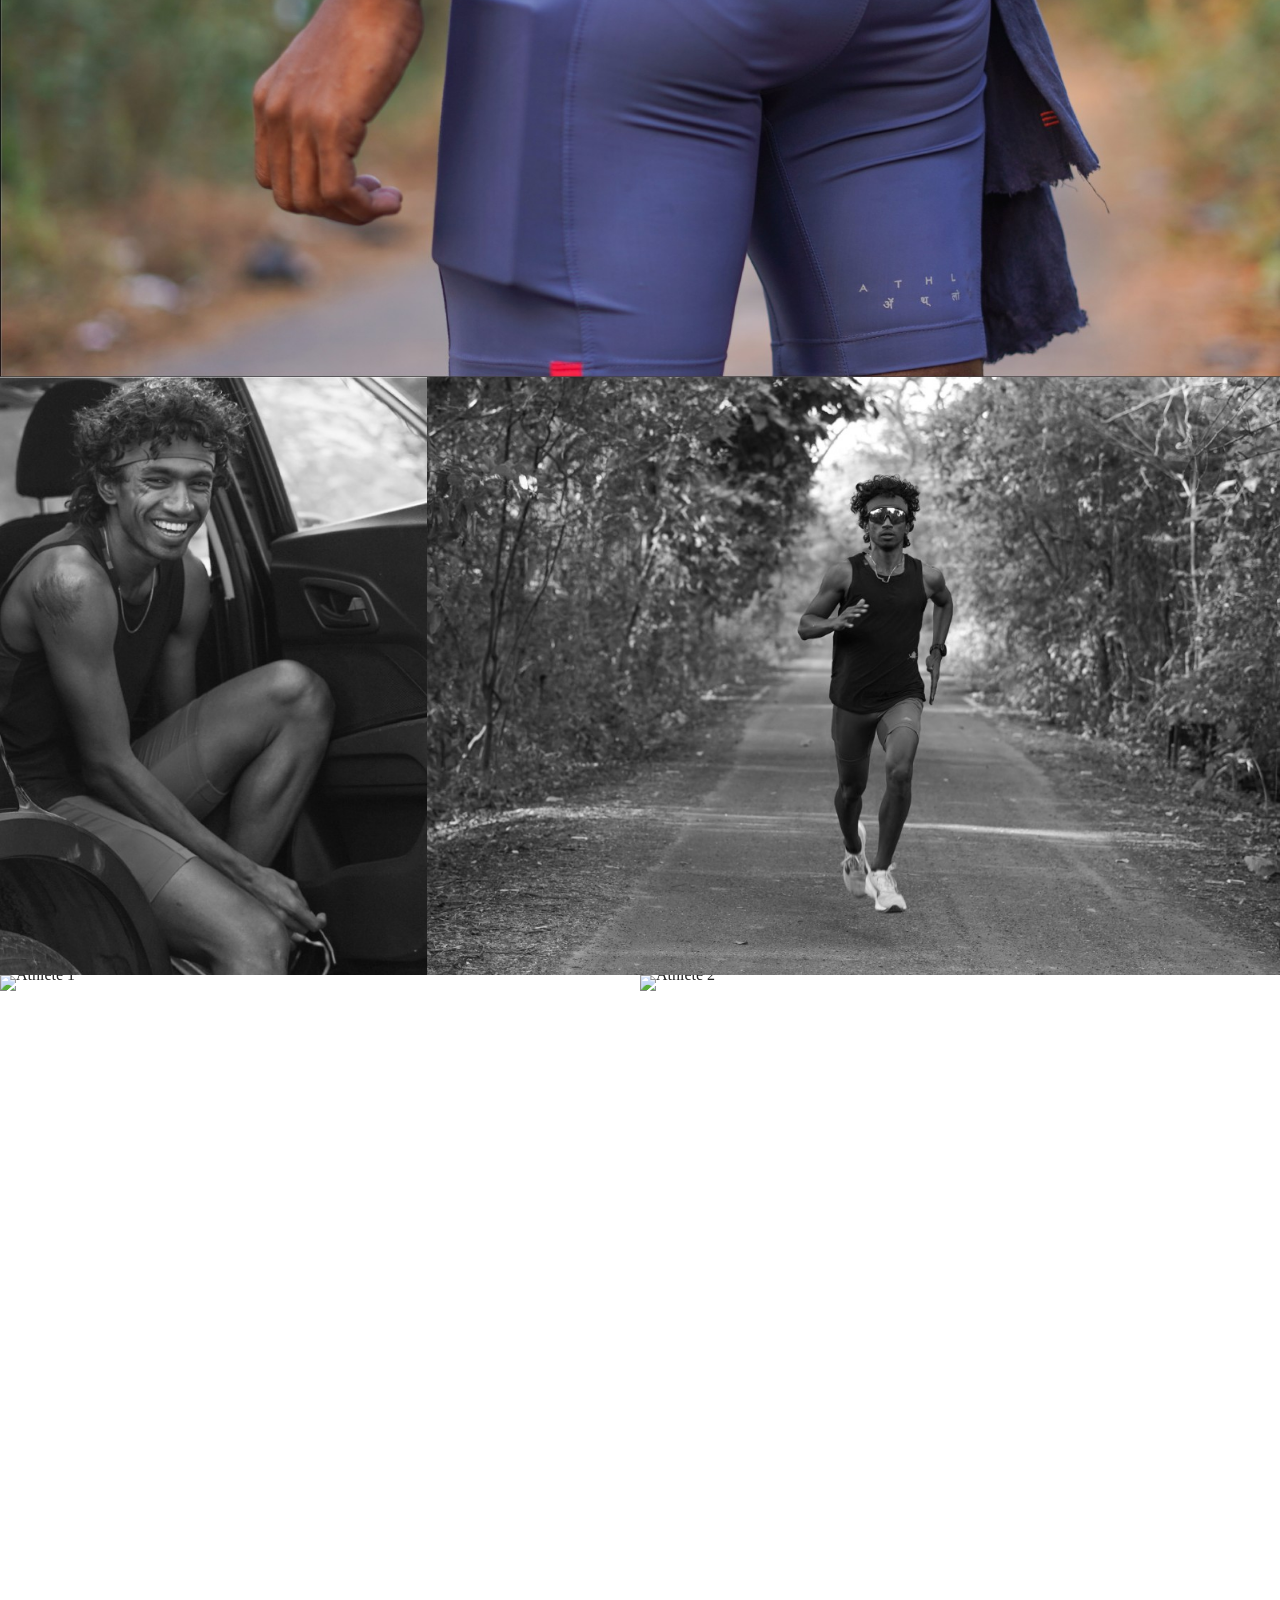
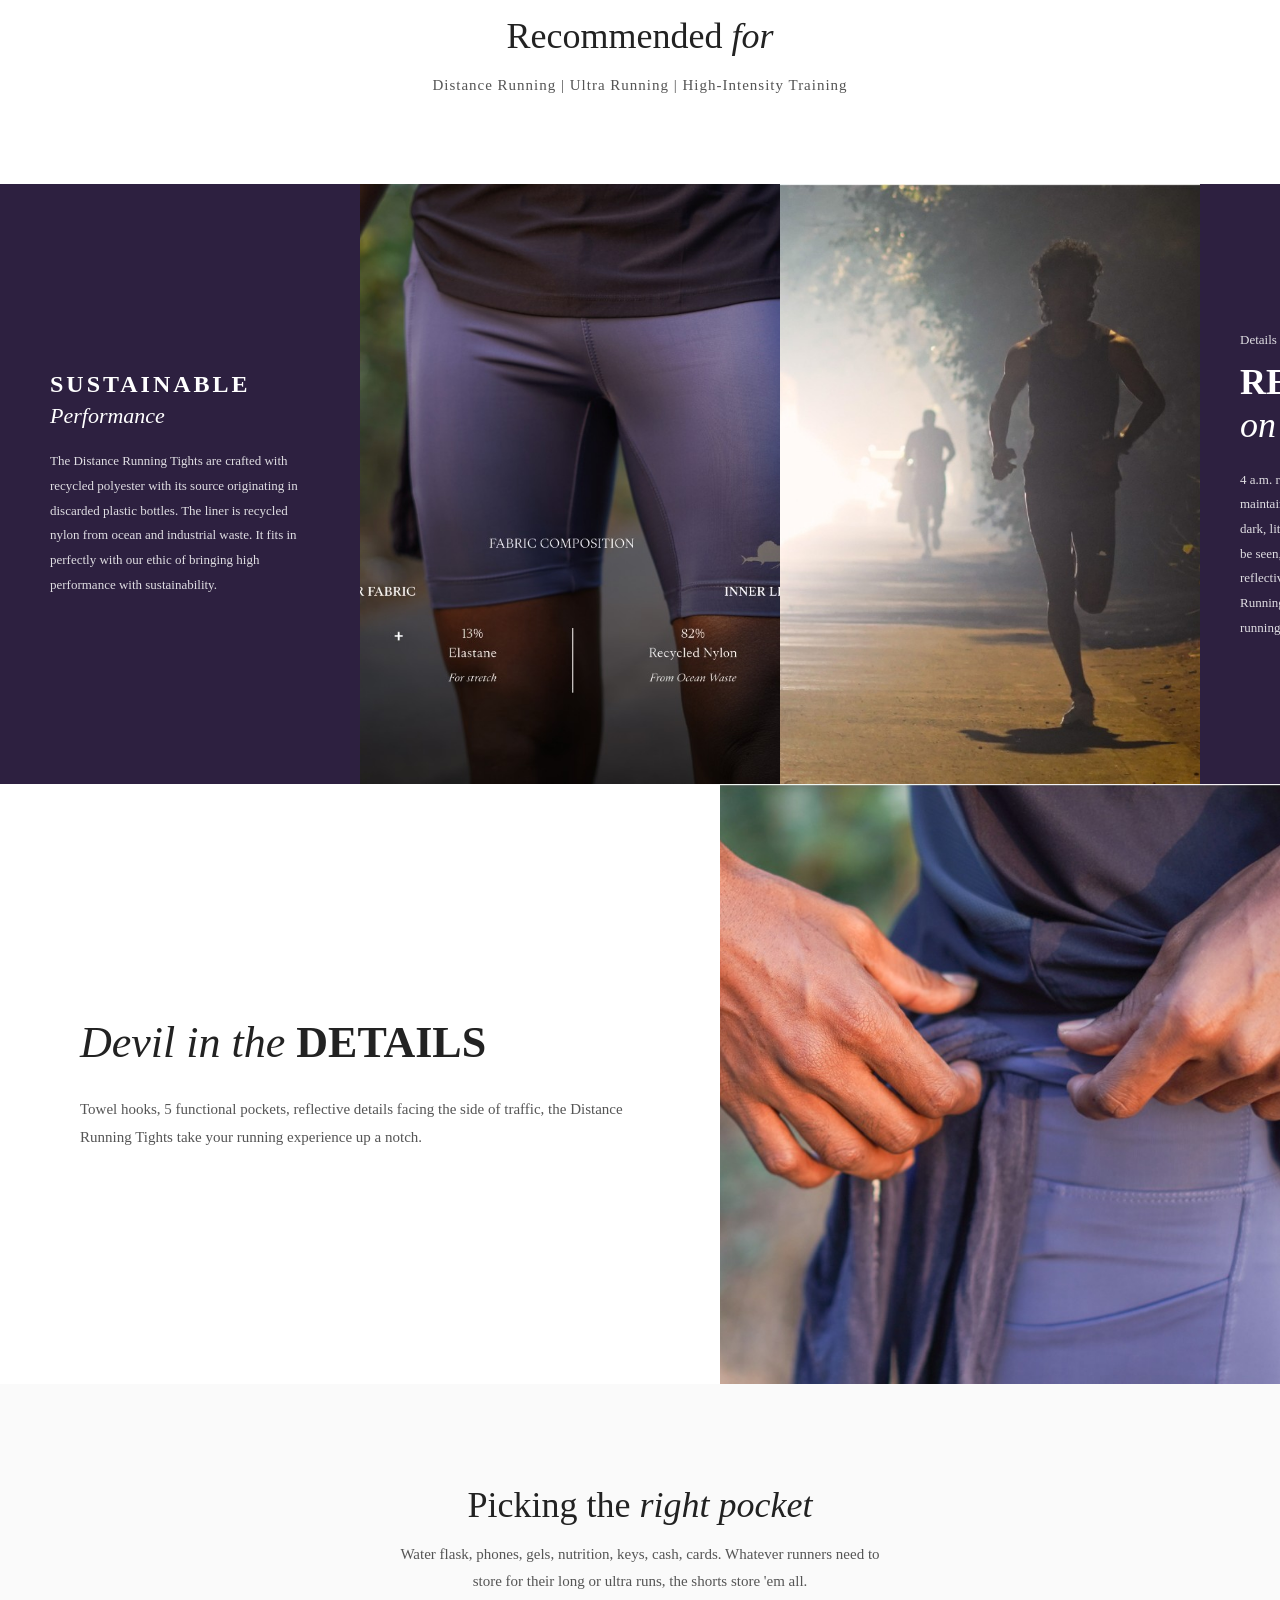
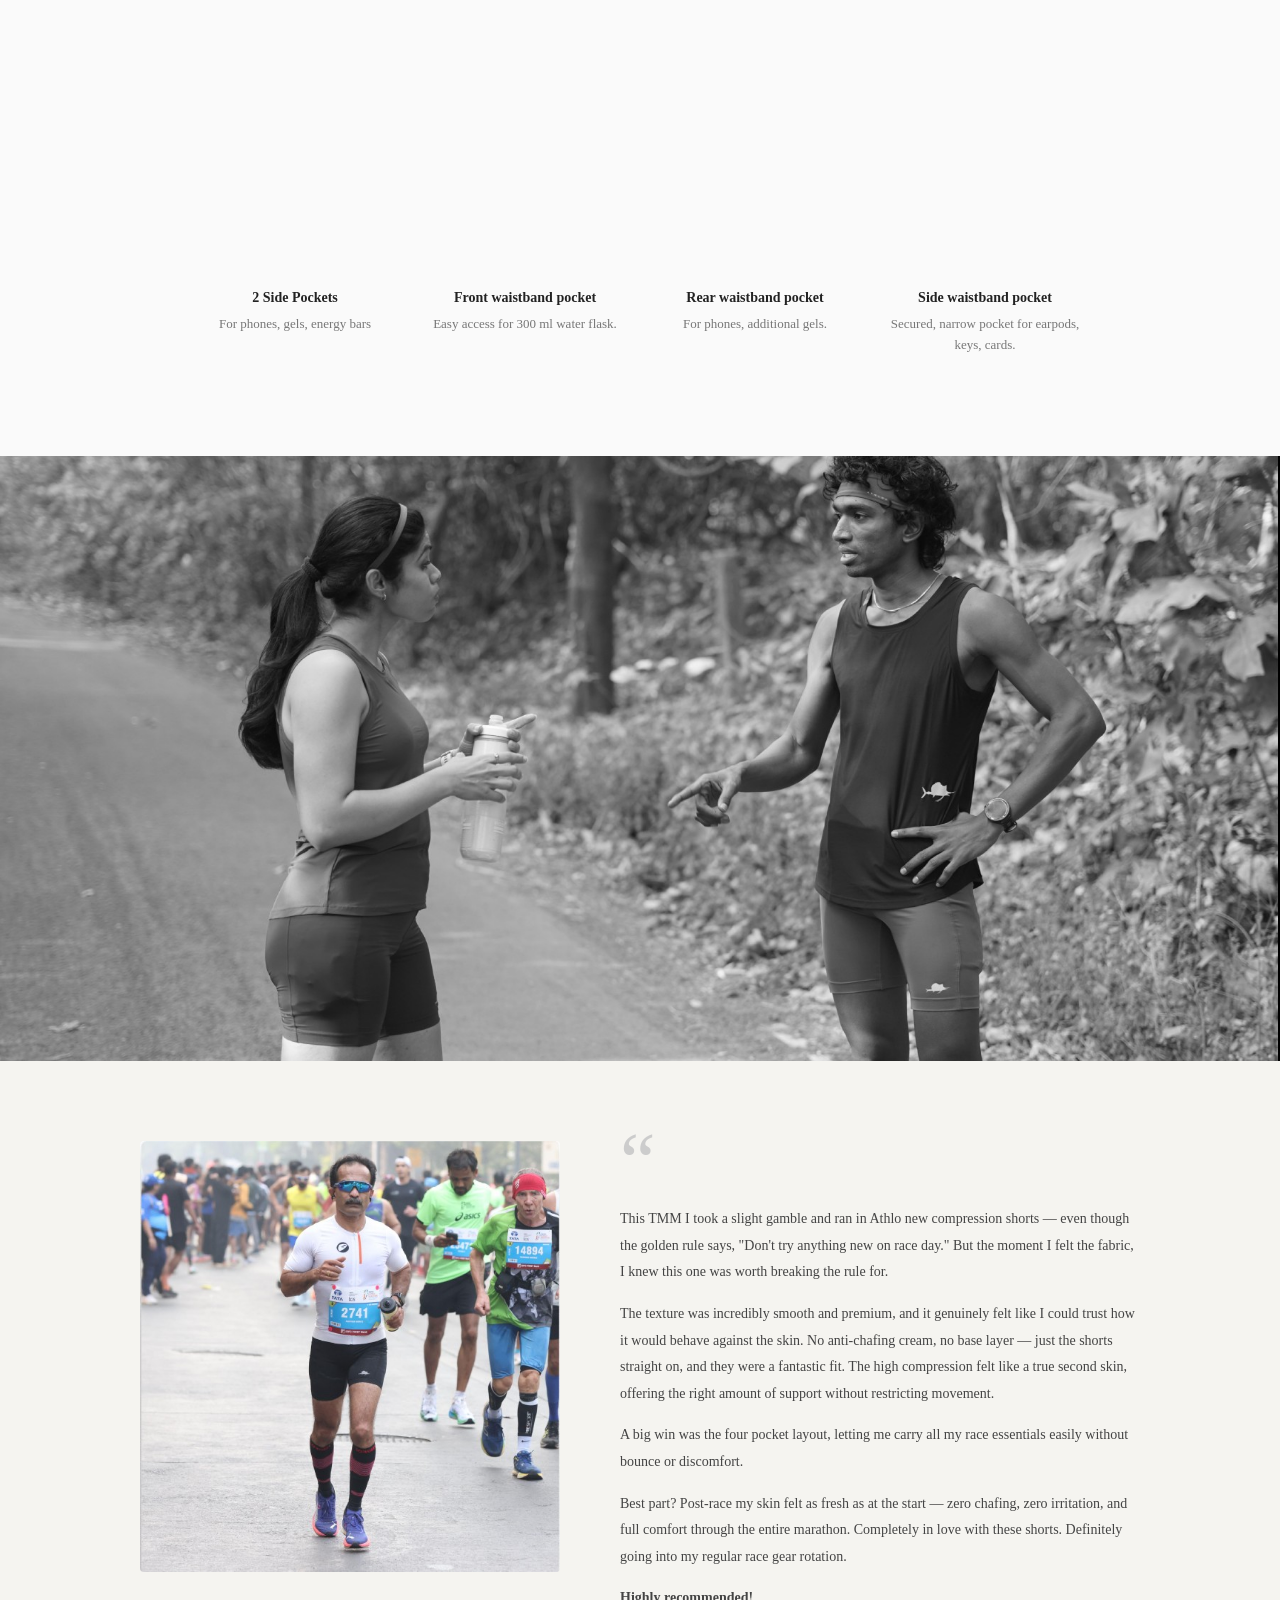
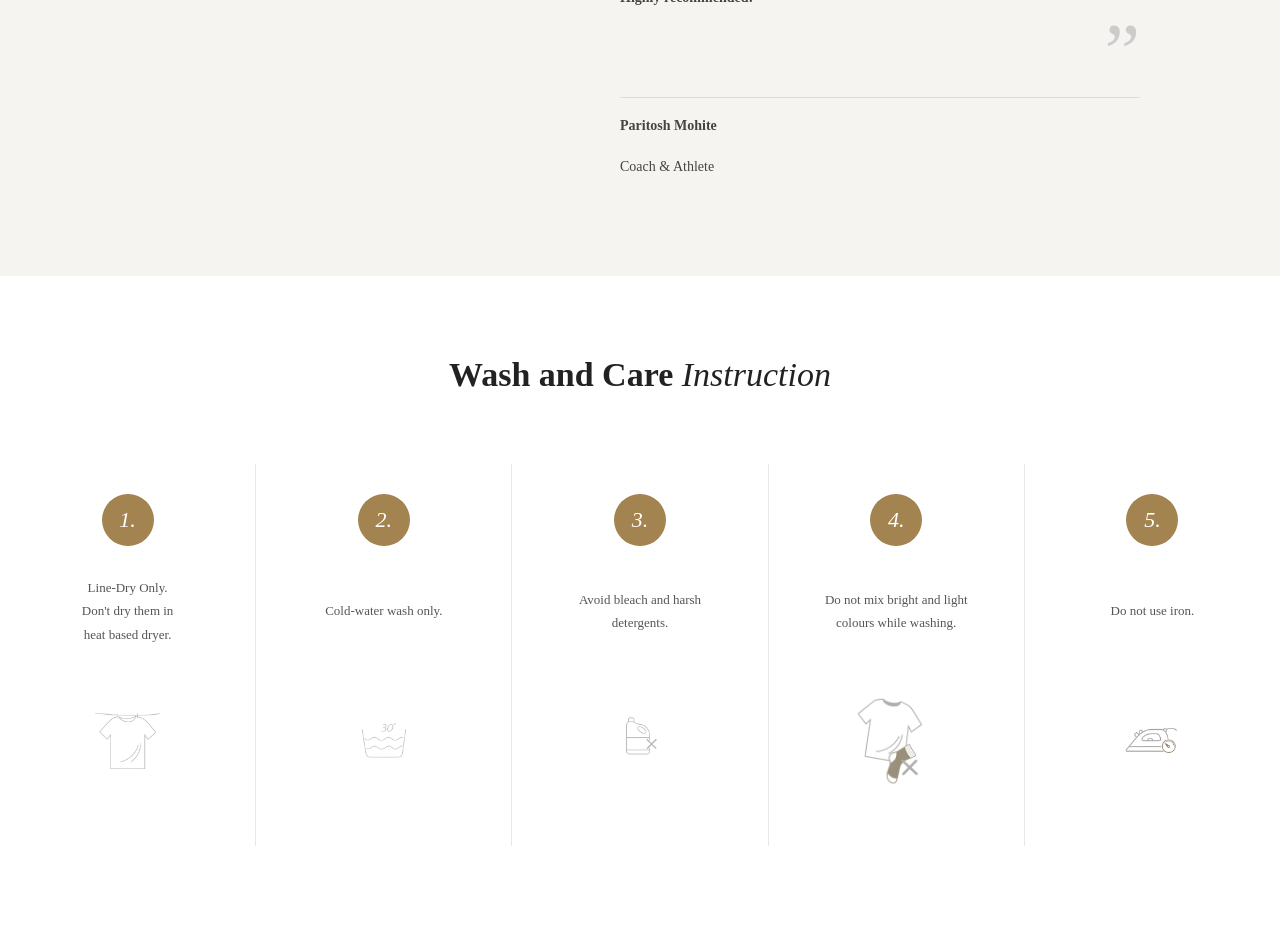
==== commit 2310b915: "Fix all 6 senior review points: hero text, interactive selectors, horizontal scroll, button alignmen" ====
--- a/test.html
+++ b/test.html
@@ -8,12 +8,17 @@
 
 <body>
 
+    <!-- SECTION 1: HERO — background image in CSS, all text in HTML -->
     <section class="hero">
         <div class="title">
+            <p class="category">Men's</p>
+            <h1>Distance Running <span>TIGHTS</span></h1>
+            <p class="subtitle">Mid Compression</p>
             <p class="arrow">&#8964;</p>
         </div>
     </section>
 
+    <!-- SECTION 2: PRODUCT -->
     <section class="hero2">
 
         <div class="description">
@@ -51,30 +56,30 @@
 
                 <hr>
 
-                <h4>Colour : <span class="color-name">Jet Black</span></h4>
+                <h4>Colour : <span class="color-name" id="colorName">Jet Black</span></h4>
 
                 <div class="colors">
-                    <span class="color black active-color"></span>
-                    <span class="color navy"></span>
-                    <span class="color blue"></span>
-                    <span class="color purple"></span>
-                    <span class="color maroon"></span>
-                    <span class="color pink"></span>
+                    <span class="color black active-color" data-name="Jet Black" onclick="selectColor(this)"></span>
+                    <span class="color navy" data-name="Dark Navy" onclick="selectColor(this)"></span>
+                    <span class="color blue" data-name="Steel Blue" onclick="selectColor(this)"></span>
+                    <span class="color purple" data-name="Deep Purple" onclick="selectColor(this)"></span>
+                    <span class="color maroon" data-name="Wine Red" onclick="selectColor(this)"></span>
+                    <span class="color pink" data-name="Blush Pink" onclick="selectColor(this)"></span>
                 </div>
 
                 <hr>
 
                 <div class="size-header">
-                    <span>Size : S</span>
+                    <span>Size : <span id="selectedSize">S</span></span>
                     <a href="#">Size Chart</a>
                 </div>
 
                 <div class="sizes">
-                    <button class="size-btn active-size">S</button>
-                    <button class="size-btn">M</button>
-                    <button class="size-btn">L</button>
-                    <button class="size-btn">XL</button>
-                    <button class="size-btn">XXL</button>
+                    <button class="size-btn active-size" onclick="selectSize(this)">S</button>
+                    <button class="size-btn" onclick="selectSize(this)">M</button>
+                    <button class="size-btn" onclick="selectSize(this)">L</button>
+                    <button class="size-btn" onclick="selectSize(this)">XL</button>
+                    <button class="size-btn" onclick="selectSize(this)">XXL</button>
                 </div>
 
                 <div class="buttons">
@@ -101,6 +106,7 @@
 
     </section>
 
+    <!-- SECTION 3: LINER -->
     <section class="hero3">
         <div class="feature-container">
 
@@ -122,6 +128,7 @@
         </div>
     </section>
 
+    <!-- SECTION 4: MID COMPRESSION -->
     <section class="hero4">
         <div class="content">
             <h1><em>Rational for</em> mid-compression</h1>
@@ -136,6 +143,7 @@
         </div>
     </section>
 
+    <!-- SECTION 5: IMAGE ROWS -->
     <section class="hero5">
 
         <div class="hero5-row1">
@@ -153,6 +161,7 @@
 
     </section>
 
+    <!-- SECTION 6: TWO PHOTOS -->
     <section class="hero6">
         <div class="two-photos">
             <img src="image.jpg" alt="Athlete 1">
@@ -160,6 +169,7 @@
         </div>
     </section>
 
+    <!-- SECTION 7: RECOMMENDED FOR -->
     <section class="hero7">
         <div class="recommended">
             <h2>Recommended <em>for</em></h2>
@@ -167,42 +177,48 @@
         </div>
     </section>
 
+    <!-- SECTION 8: SUSTAINABLE — horizontal scroll -->
     <section class="hero8">
 
-        <div class="s-text">
-            <h2>SUSTAINABLE</h2>
-            <h3><em>Performance</em></h3>
-            <p>
-                The Distance Running Tights are crafted with recycled polyester
-                with its source originating in discarded plastic bottles. The liner
-                is recycled nylon from ocean and industrial waste. It fits in
-                perfectly with our ethic of bringing high performance with sustainability.
-            </p>
-        </div>
-
-        <div class="s-img1">
-            <img src="image1.jpg" alt="Outer fabric detail">
-        </div>
-
-        <div class="s-img2">
-            <img src="image2.jpg" alt="Inner liner detail">
-        </div>
-
-        <div class="r-text">
-            <p class="reflect-small">Details that</p>
-            <h2>REFLECT <em>Well on you</em></h2>
-            <p>
-                4 a.m. runs, midnight runs. The price we pay for maintaining
-                a training-life balance is running in the dark, literally.
-                And it becomes difficult for runners to be seen, especially
-                in the darker hours. With a reflective graphic in the back
-                and front, the Distance Running Tights ensure you are always
-                spotted while running.
-            </p>
-        </div>
-
-    </section>
-
+        <div class="hero8-track">
+
+            <div class="s-text">
+                <h2>SUSTAINABLE</h2>
+                <h3><em>Performance</em></h3>
+                <p>
+                    The Distance Running Tights are crafted with recycled polyester
+                    with its source originating in discarded plastic bottles. The liner
+                    is recycled nylon from ocean and industrial waste. It fits in
+                    perfectly with our ethic of bringing high performance with sustainability.
+                </p>
+            </div>
+
+            <div class="s-img1">
+                <img src="image1.jpg" alt="Outer fabric detail">
+            </div>
+
+            <div class="s-img2">
+                <img src="image2.jpg" alt="Inner liner detail">
+            </div>
+
+            <div class="r-text">
+                <p class="reflect-small">Details that</p>
+                <h2>REFLECT <em>Well on you</em></h2>
+                <p>
+                    4 a.m. runs, midnight runs. The price we pay for maintaining
+                    a training-life balance is running in the dark, literally.
+                    And it becomes difficult for runners to be seen, especially
+                    in the darker hours. With a reflective graphic in the back
+                    and front, the Distance Running Tights ensure you are always
+                    spotted while running.
+                </p>
+            </div>
+
+        </div>
+
+    </section>
+
+    <!-- SECTION 9: DEVIL IN THE DETAILS -->
     <section class="hero9">
 
         <div class="devil-text">
@@ -220,6 +236,7 @@
 
     </section>
 
+    <!-- SECTION 10: POCKET VIDEOS -->
     <section class="hero10">
 
         <div class="pocket-header">
@@ -261,10 +278,12 @@
 
     </section>
 
+    <!-- SECTION 11: COMMUNITY PHOTO -->
     <section class="hero11">
         <img src="bottle.jpg" alt="Running community">
     </section>
 
+    <!-- SECTION 12: TESTIMONIAL -->
     <section class="hero12">
 
         <div class="testimonial-container">
@@ -313,6 +332,7 @@
 
     </section>
 
+    <!-- SECTION 13: WASH AND CARE -->
     <section class="hero13">
 
         <div class="care-header">
@@ -365,6 +385,27 @@
 
     </section>
 
+    <!-- JAVASCRIPT — colour and size selector interactivity -->
+    <script>
+
+        function selectColor(clicked) {
+            document.querySelectorAll('.color').forEach(function(el) {
+                el.classList.remove('active-color');
+            });
+            clicked.classList.add('active-color');
+            document.getElementById('colorName').textContent = clicked.getAttribute('data-name');
+        }
+
+        function selectSize(clicked) {
+            document.querySelectorAll('.size-btn').forEach(function(el) {
+                el.classList.remove('active-size');
+            });
+            clicked.classList.add('active-size');
+            document.getElementById('selectedSize').textContent = clicked.textContent;
+        }
+
+    </script>
+
 </body>
 
 </html>
--- a/style.css
+++ b/style.css
@@ -211,28 +211,44 @@
     margin-top: 25px;
     display: flex;
     gap: 15px;
+    align-items: center;
 }
 
 .preorder {
     background: #a3834f;
     color: white;
     border: none;
-    padding: 14px 32px;
+    padding: 14px 36px;
     border-radius: 30px;
     cursor: pointer;
     font-size: 14px;
     font-family: Georgia, serif;
+    display: flex;
+    align-items: center;
+    gap: 8px;
+    letter-spacing: 0.5px;
+}
+
+.preorder:hover {
+    background: #8a6d40;
 }
 
 .wishlist {
     background: white;
     border: 1px solid #a3834f;
     color: #a3834f;
-    padding: 14px 32px;
+    padding: 14px 36px;
     border-radius: 30px;
     cursor: pointer;
     font-size: 14px;
     font-family: Georgia, serif;
+    display: flex;
+    align-items: center;
+    gap: 8px;
+}
+
+.wishlist:hover {
+    background: #fdf6ee;
 }
 
 .availability {
@@ -403,18 +419,26 @@
 }
 
 .hero8 {
-    display: flex;
     background: #2d2040;
+    overflow-x: auto;
+    scroll-snap-type: x mandatory;
+    -webkit-overflow-scrolling: touch;
+}
+
+.hero8-track {
+    display: flex;
     height: 600px;
+    width: max-content;
 }
 
 .s-text {
-    flex: 0 0 280px;
+    flex: 0 0 360px;
     color: white;
-    padding: 50px 40px;
+    padding: 50px 50px;
     display: flex;
     flex-direction: column;
     justify-content: center;
+    scroll-snap-align: start;
 }
 
 .s-text h2 {
@@ -441,7 +465,8 @@
 }
 
 .s-img1 {
-    flex: 1;
+    flex: 0 0 420px;
+    scroll-snap-align: start;
 }
 
 .s-img1 img {
@@ -452,7 +477,8 @@
 }
 
 .s-img2 {
-    flex: 1;
+    flex: 0 0 420px;
+    scroll-snap-align: start;
 }
 
 .s-img2 img {
@@ -463,7 +489,8 @@
 }
 
 .r-text {
-    flex: 0 0 280px;
+    flex: 0 0 360px;
+    scroll-snap-align: start;
     color: white;
     padding: 50px 40px;
     display: flex;
@@ -576,14 +603,15 @@
 
 .pocket-card {
     text-align: center;
-    width: 180px;
+    width: 200px;
+    flex-shrink: 0;
 }
 
 .pocket-card video {
-    width: 100%;
-    height: 200px;
+    width: 200px;
+    height: 220px;
     object-fit: cover;
-    border-radius: 8px;
+    border-radius: 10px;
     display: block;
     margin-bottom: 15px;
 }
@@ -753,11 +781,11 @@
     display: flex;
     align-items: center;
     justify-content: center;
-    height: 80px;
+    height: 130px;
 }
 
 .care-icon img {
-    width: 70px;
-    height: 70px;
+    width: 120px;
+    height: 120px;
     object-fit: contain;
 }
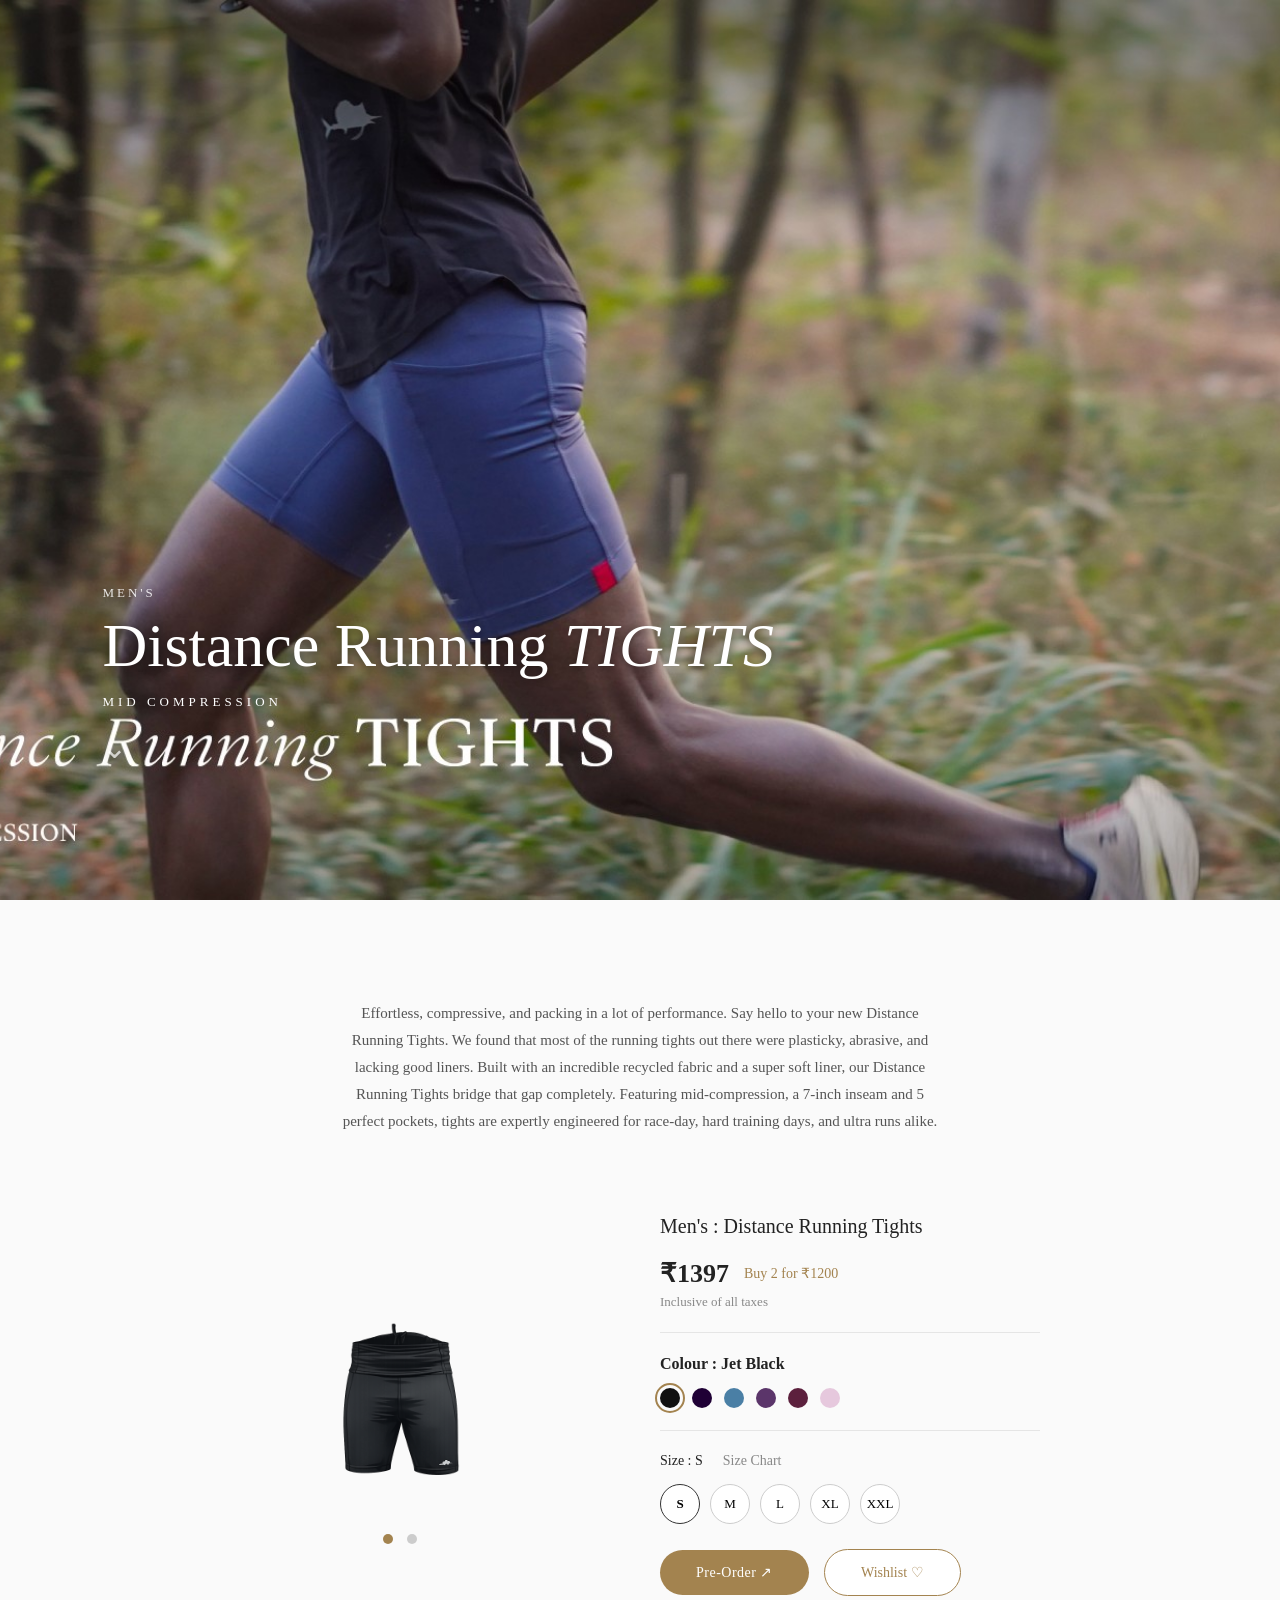
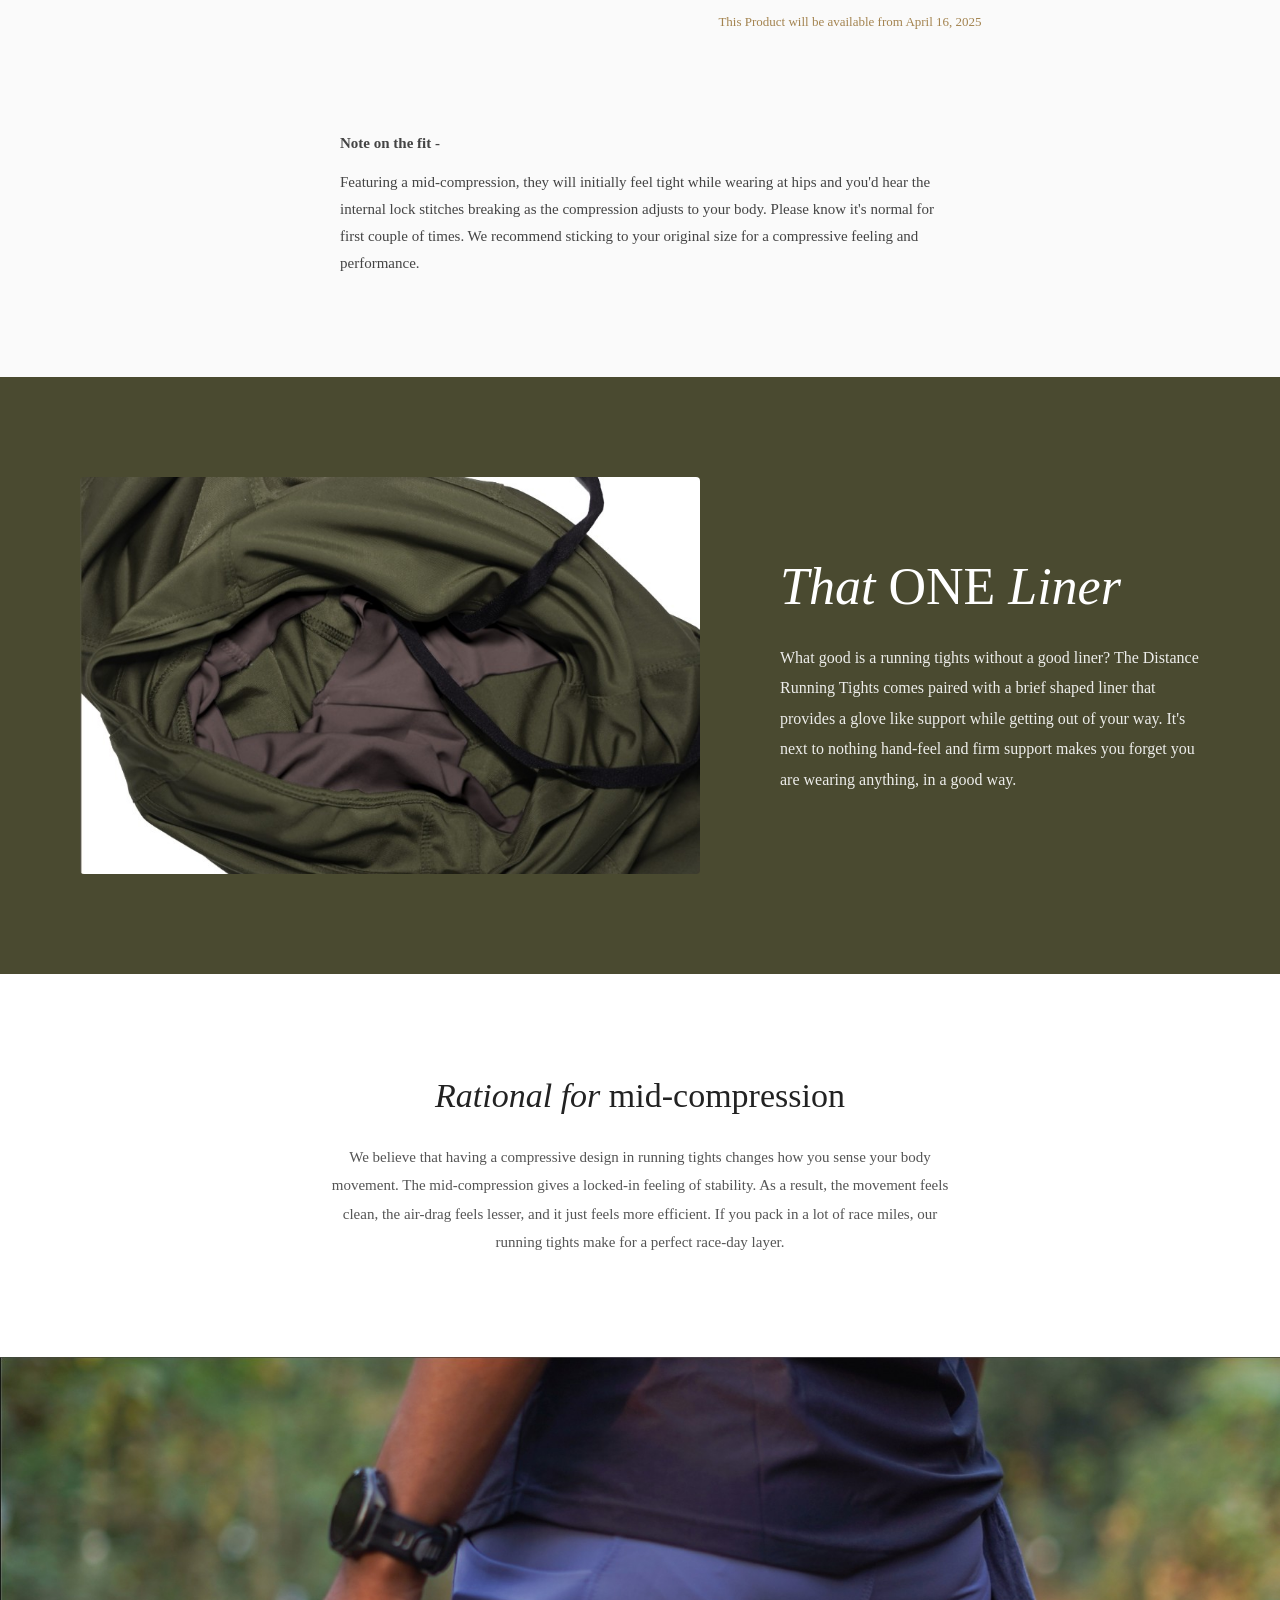
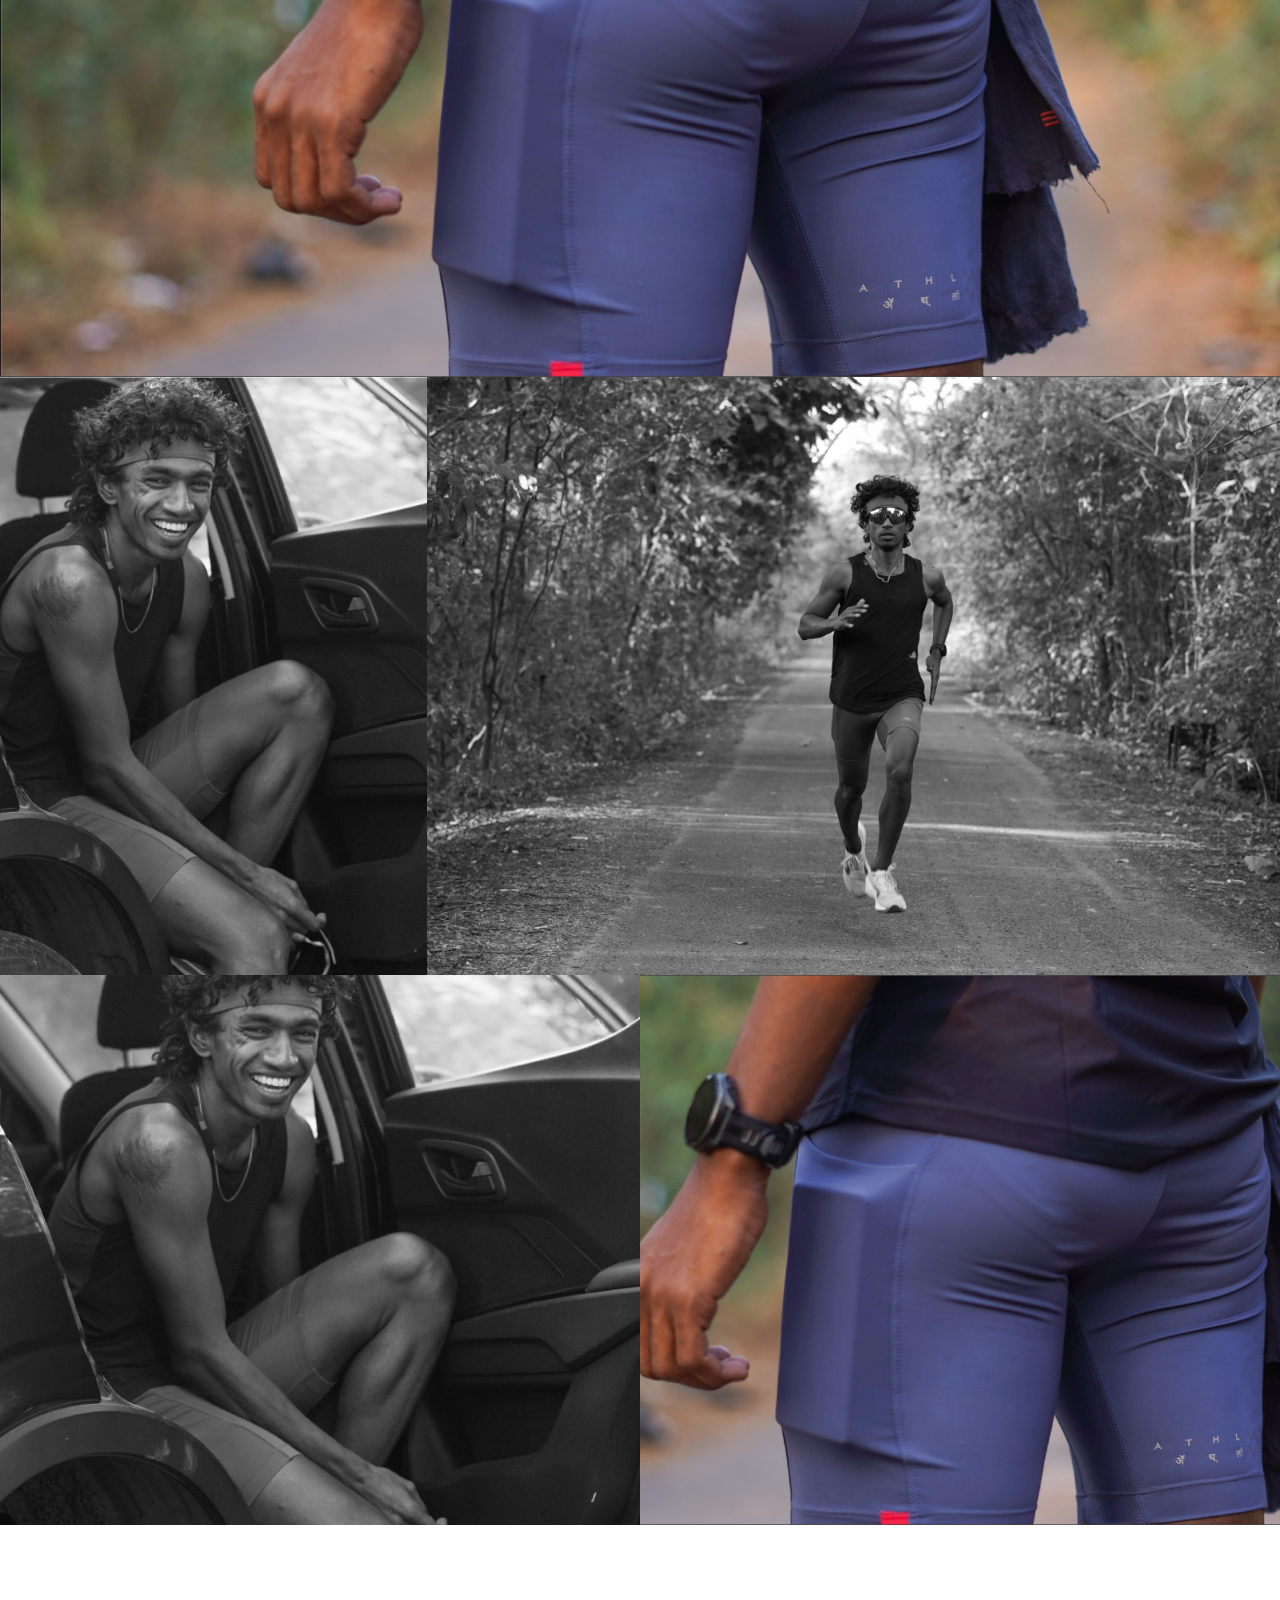
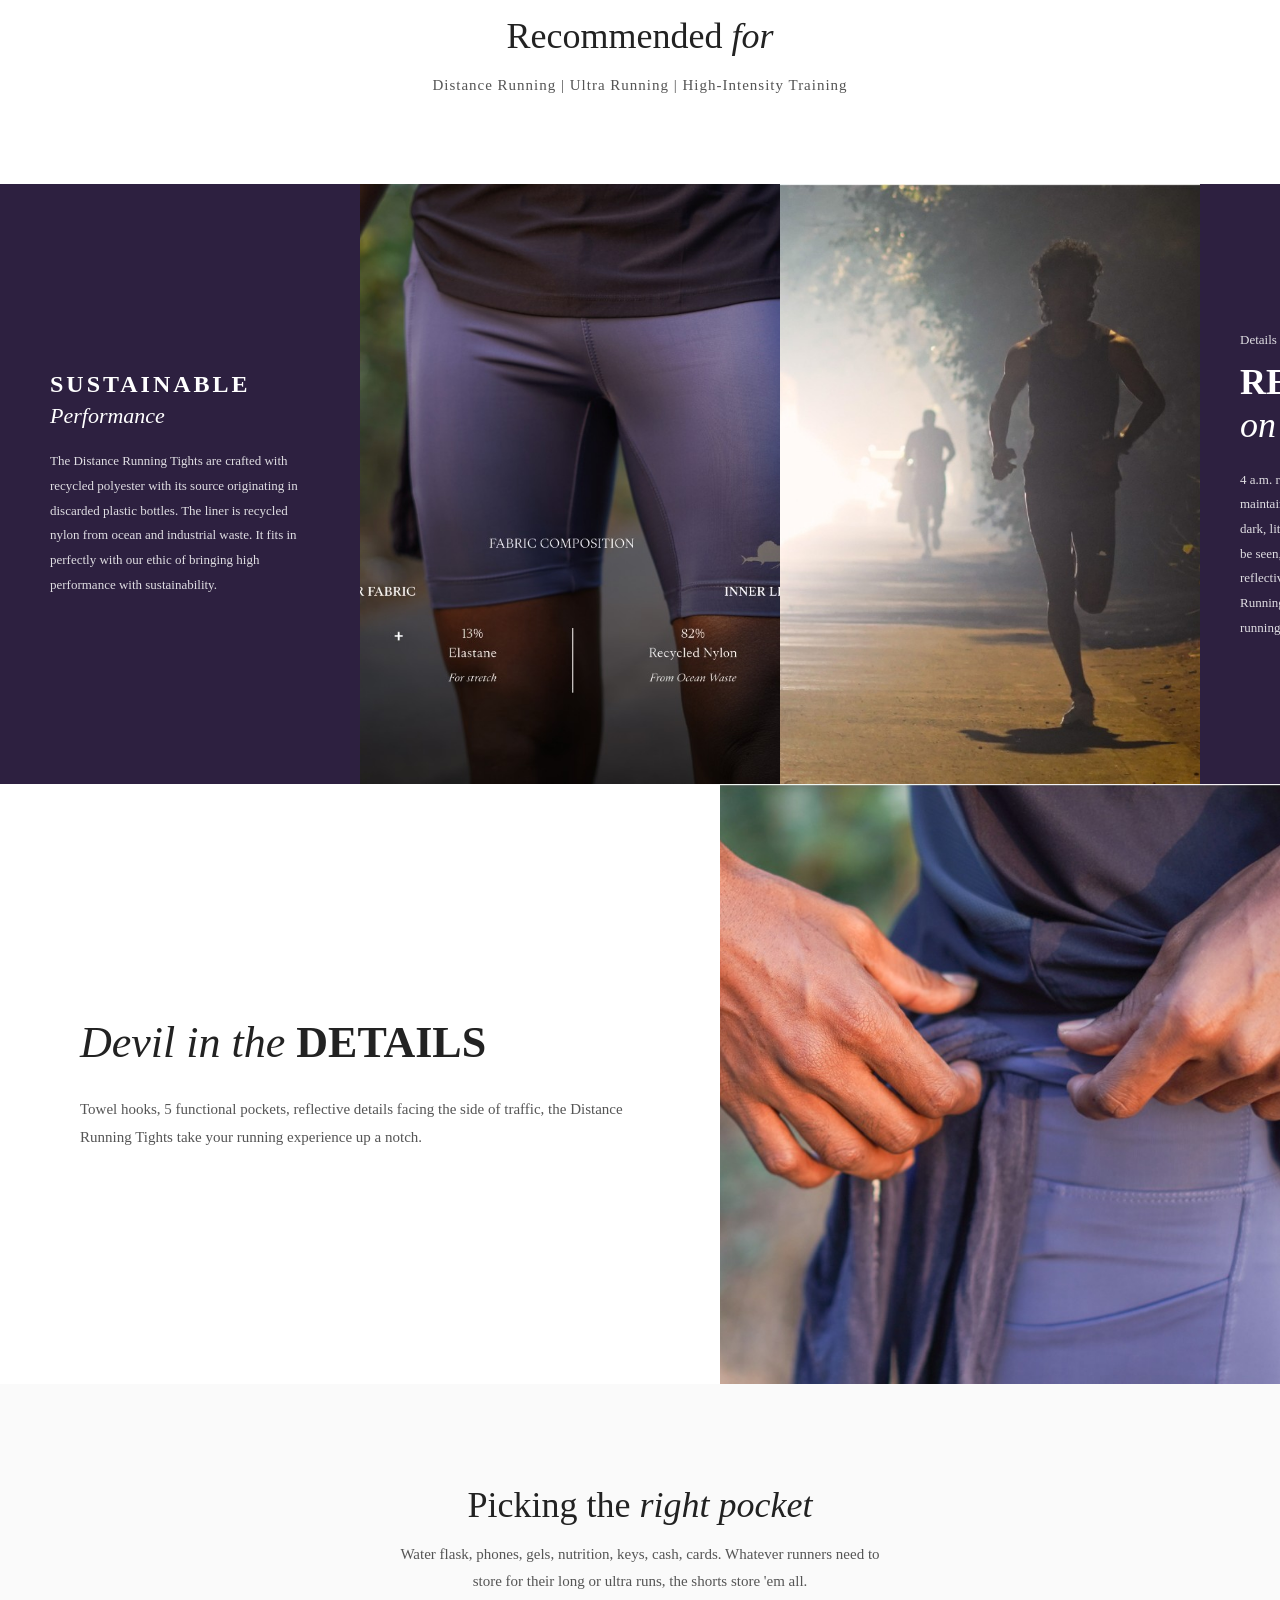
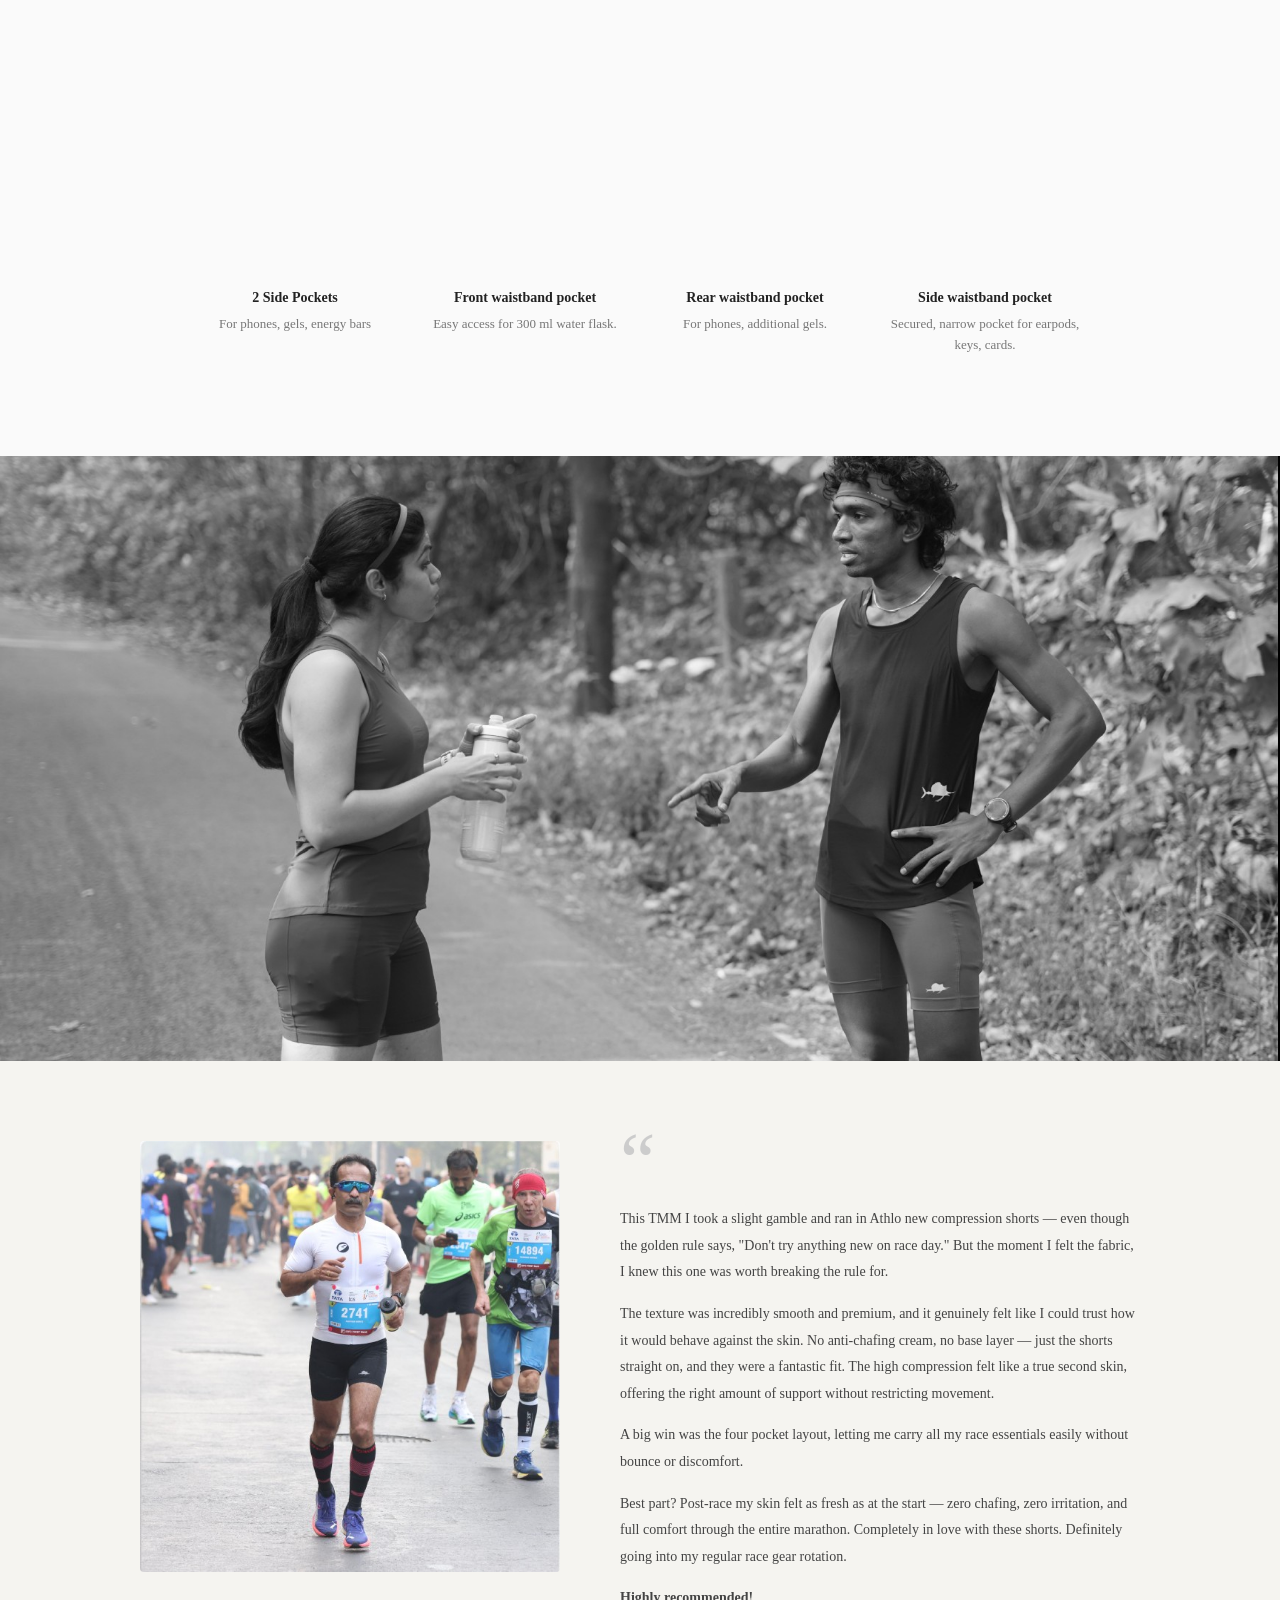
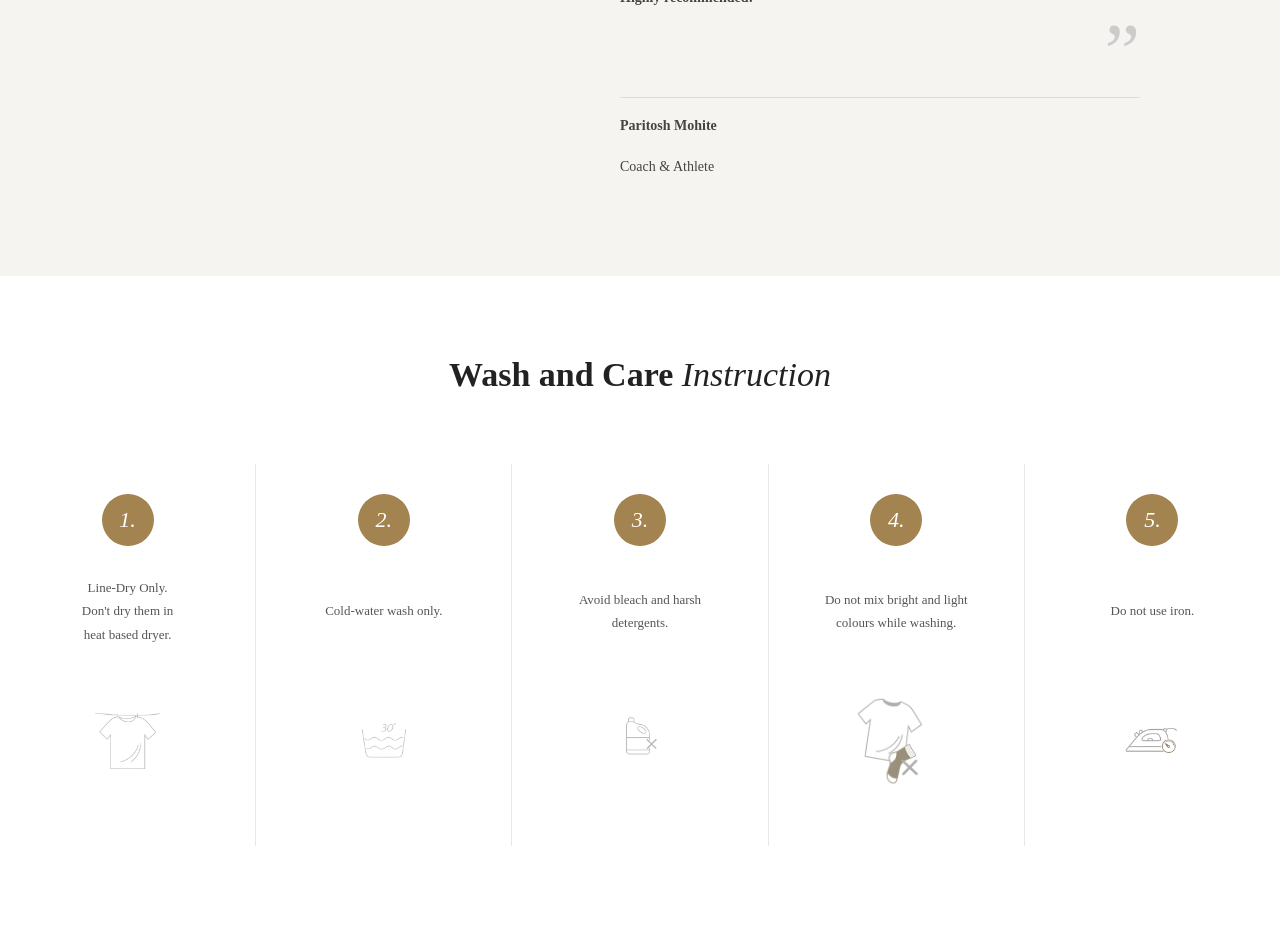
==== commit c7c6f130: "Full audit fix: meta tags, broken paths, text-shadow, scrollbar, hover transitions, height fix, vide" ====
--- a/test.html
+++ b/test.html
@@ -1,8 +1,10 @@
 <!DOCTYPE html>
-<html>
+<html lang="en">
 
 <head>
-    <title>Distance Running Tights</title>
+    <meta charset="UTF-8">
+    <meta name="viewport" content="width=device-width, initial-scale=1.0">
+    <title>Distance Running Tights — Athlos</title>
     <link rel="stylesheet" href="style.css">
 </head>
 
@@ -164,8 +166,8 @@
     <!-- SECTION 6: TWO PHOTOS -->
     <section class="hero6">
         <div class="two-photos">
-            <img src="image.jpg" alt="Athlete 1">
-            <img src="images.jpg" alt="Athlete 2">
+            <img src="laugh.jpg" alt="Athlete 1">
+            <img src="watch.jpg" alt="Athlete 2">
         </div>
     </section>
 
--- a/style.css
+++ b/style.css
@@ -23,6 +23,7 @@
     bottom: 15%;
     left: 8%;
     color: white;
+    text-shadow: 0 2px 8px rgba(0, 0, 0, 0.4);
 }
 
 .title .category {
@@ -159,6 +160,11 @@
     height: 20px;
     border-radius: 50%;
     cursor: pointer;
+    transition: transform 0.2s;
+}
+
+.color:hover {
+    transform: scale(1.2);
 }
 
 .active-color {
@@ -200,6 +206,11 @@
     cursor: pointer;
     font-size: 13px;
     font-family: Georgia, serif;
+    transition: border-color 0.2s, background 0.2s;
+}
+
+.size-btn:hover {
+    border-color: #a3834f;
 }
 
 .active-size {
@@ -359,10 +370,12 @@
 
 .hero5-row2 {
     display: flex;
+    align-items: stretch;
 }
 
 .hero5-left {
     flex: 1;
+    overflow: hidden;
 }
 
 .hero5-left img {
@@ -423,6 +436,11 @@
     overflow-x: auto;
     scroll-snap-type: x mandatory;
     -webkit-overflow-scrolling: touch;
+    scrollbar-width: none;
+}
+
+.hero8::-webkit-scrollbar {
+    display: none;
 }
 
 .hero8-track {
@@ -608,7 +626,7 @@
 }
 
 .pocket-card video {
-    width: 200px;
+    width: 100%;
     height: 220px;
     object-fit: cover;
     border-radius: 10px;
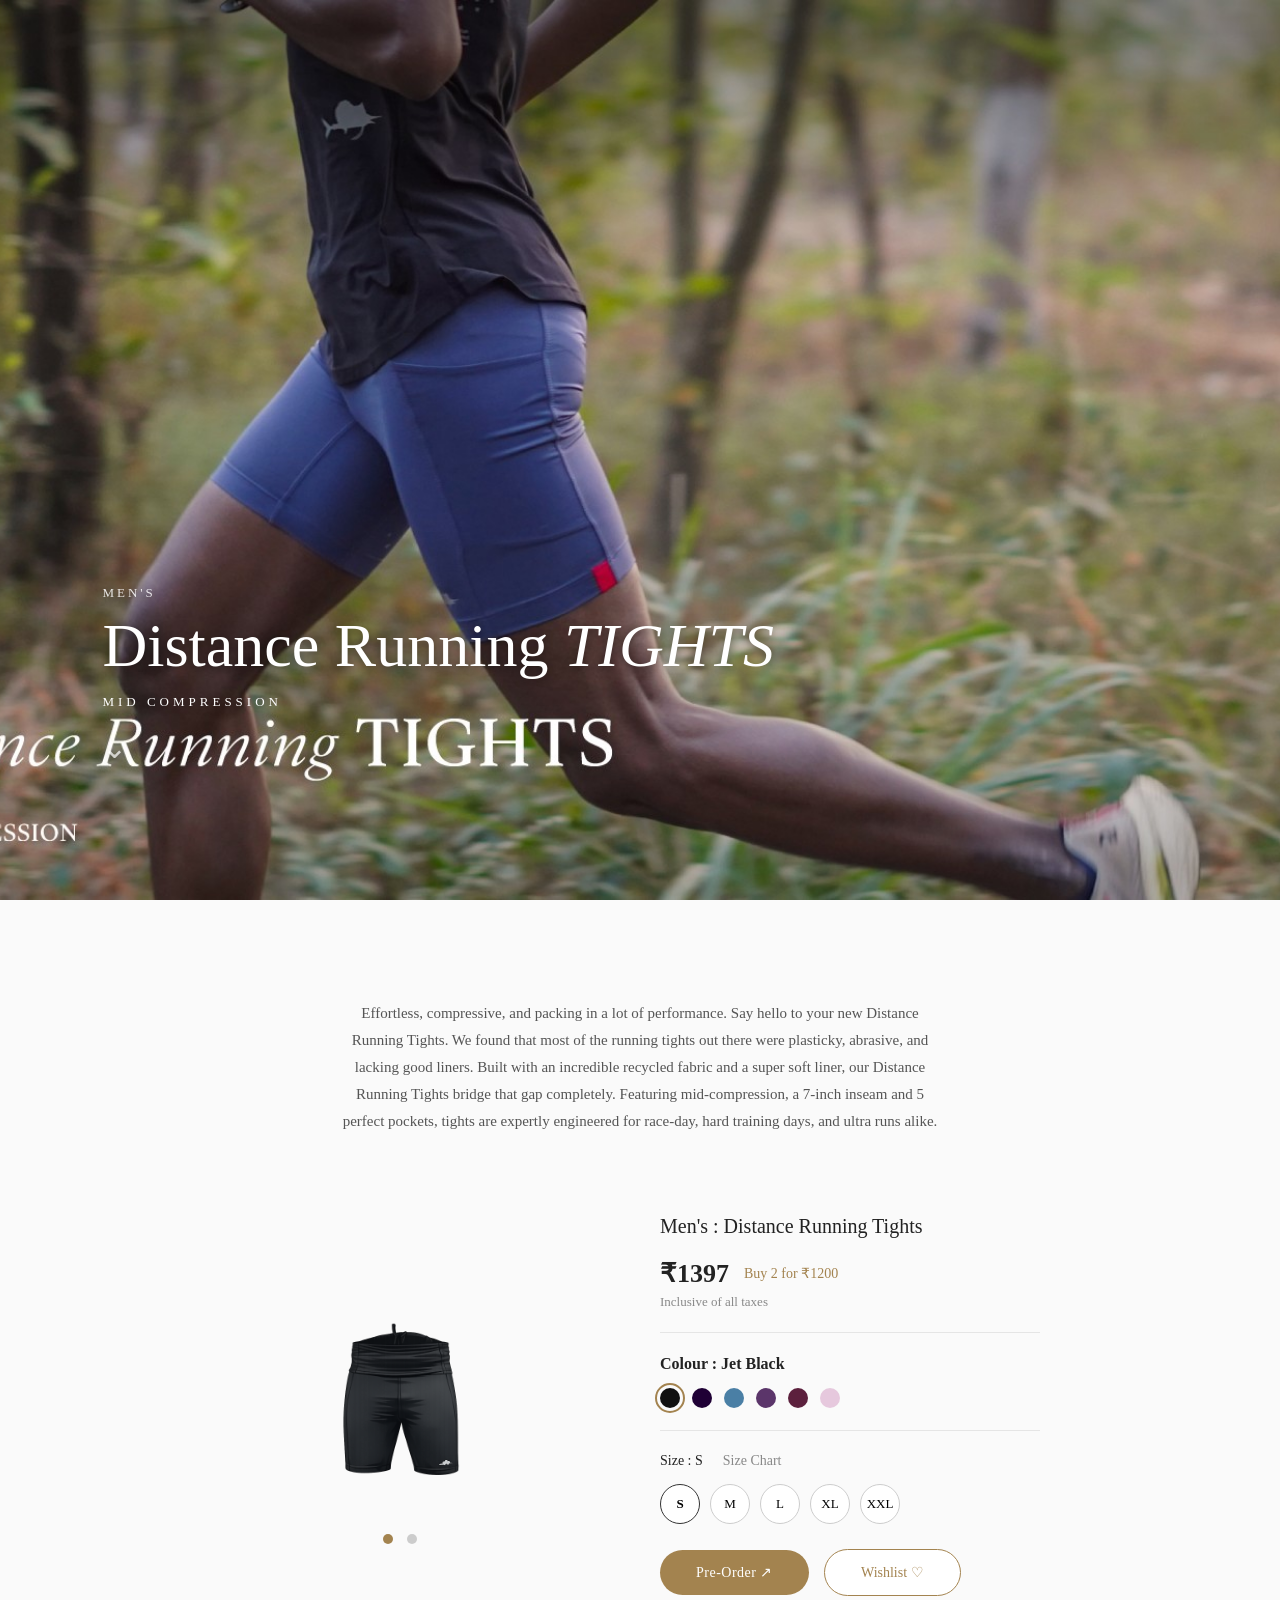
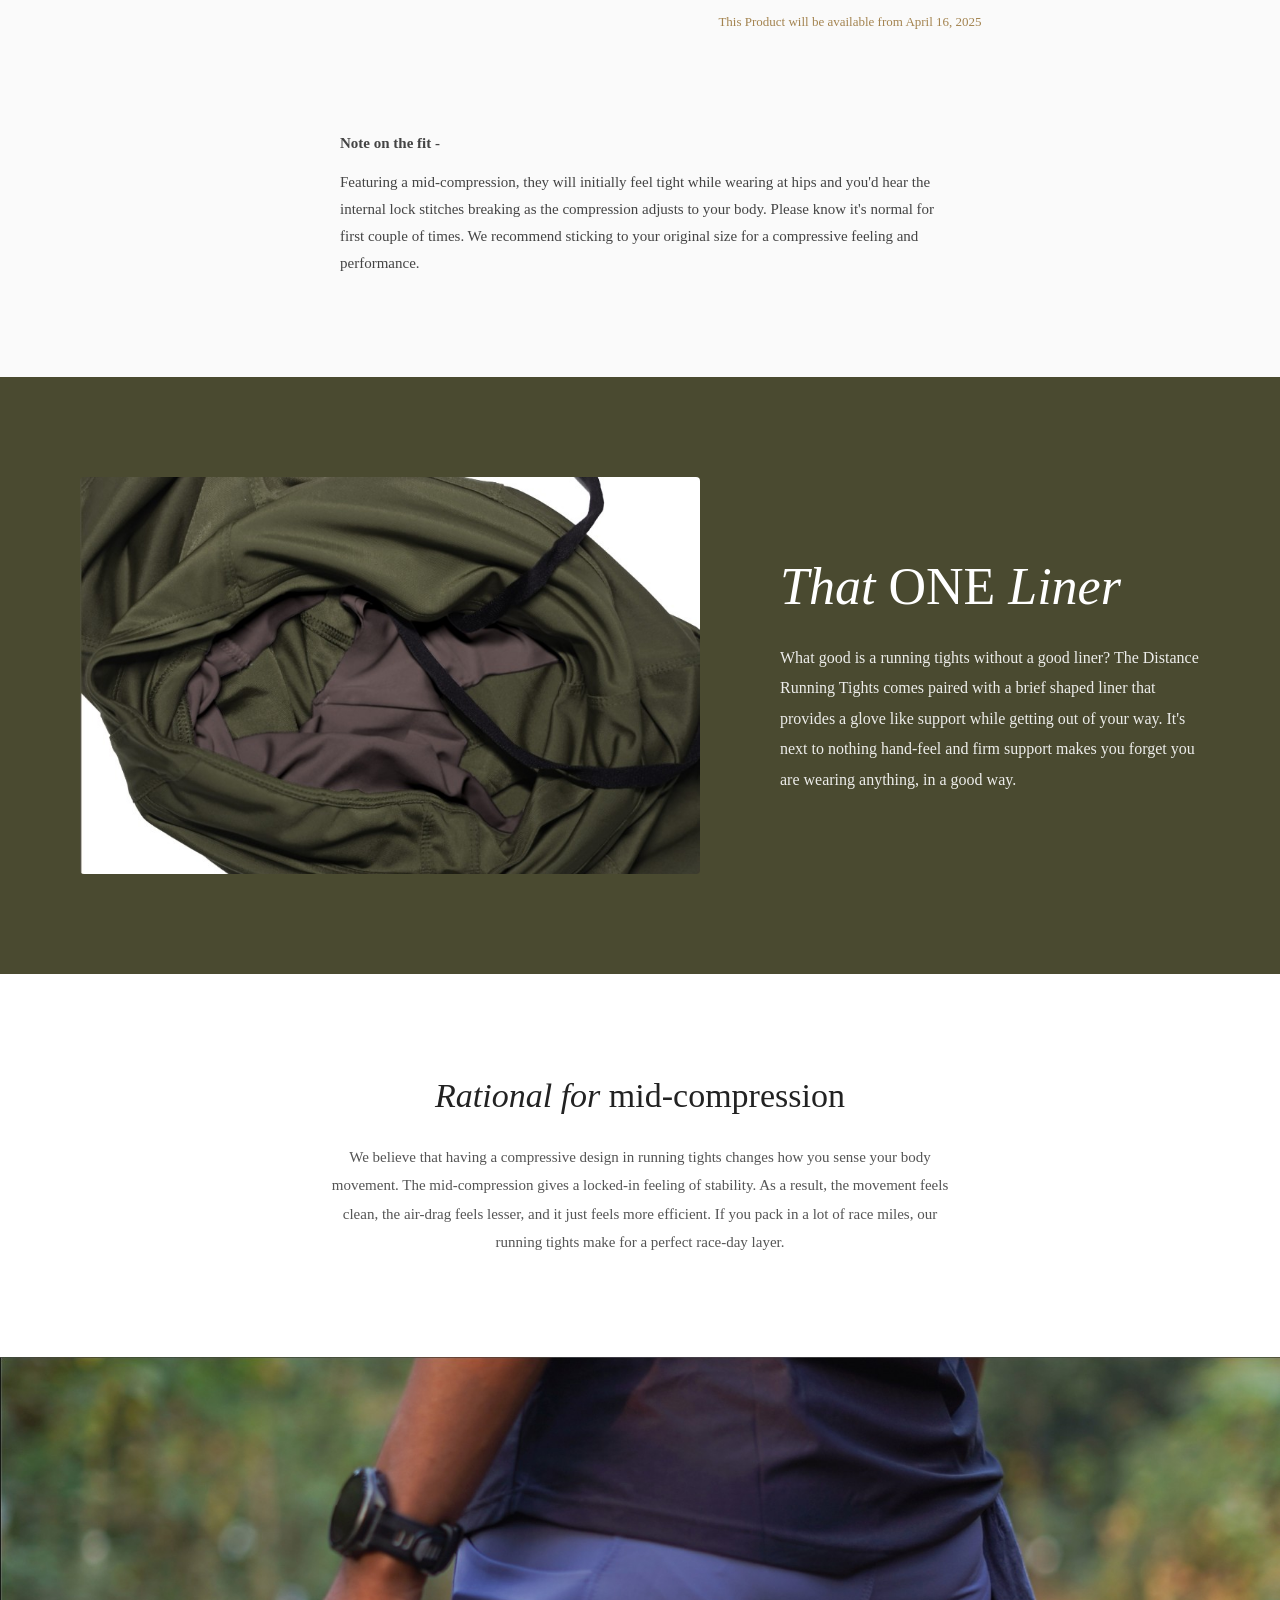
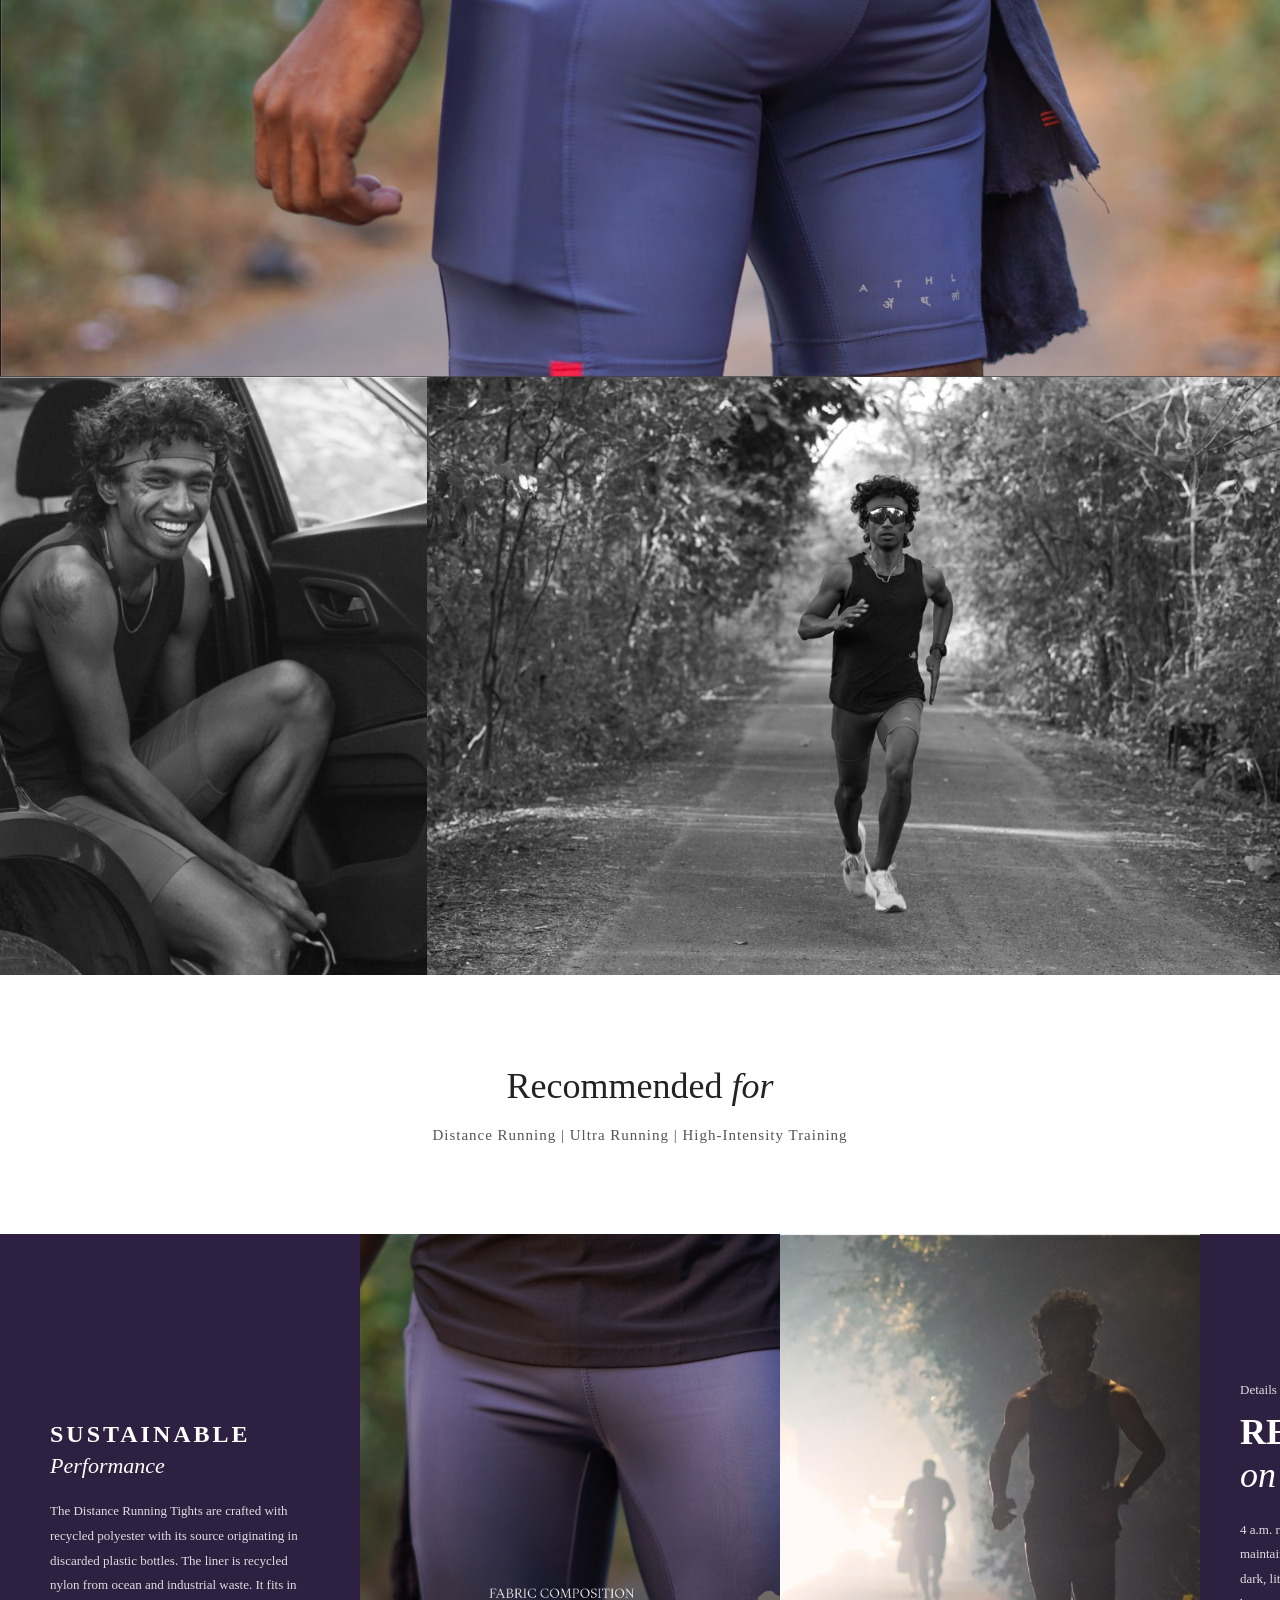
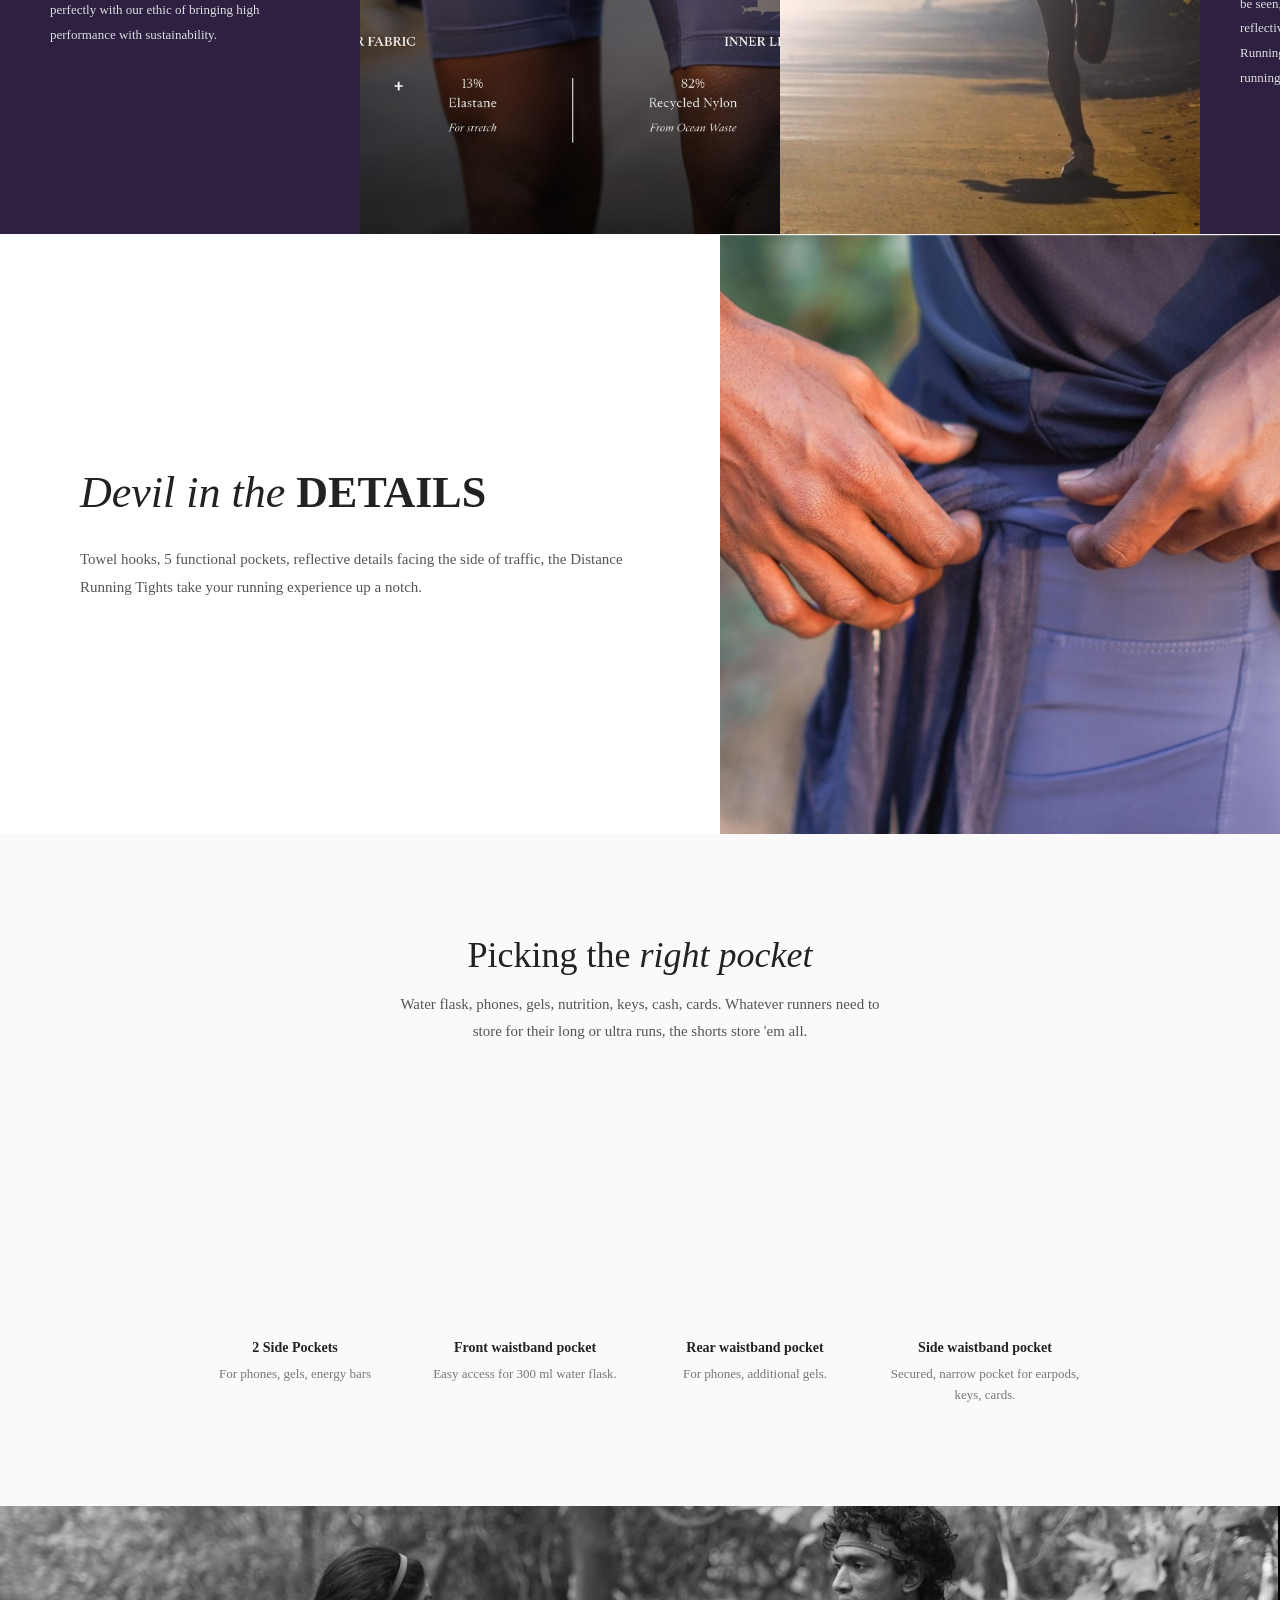
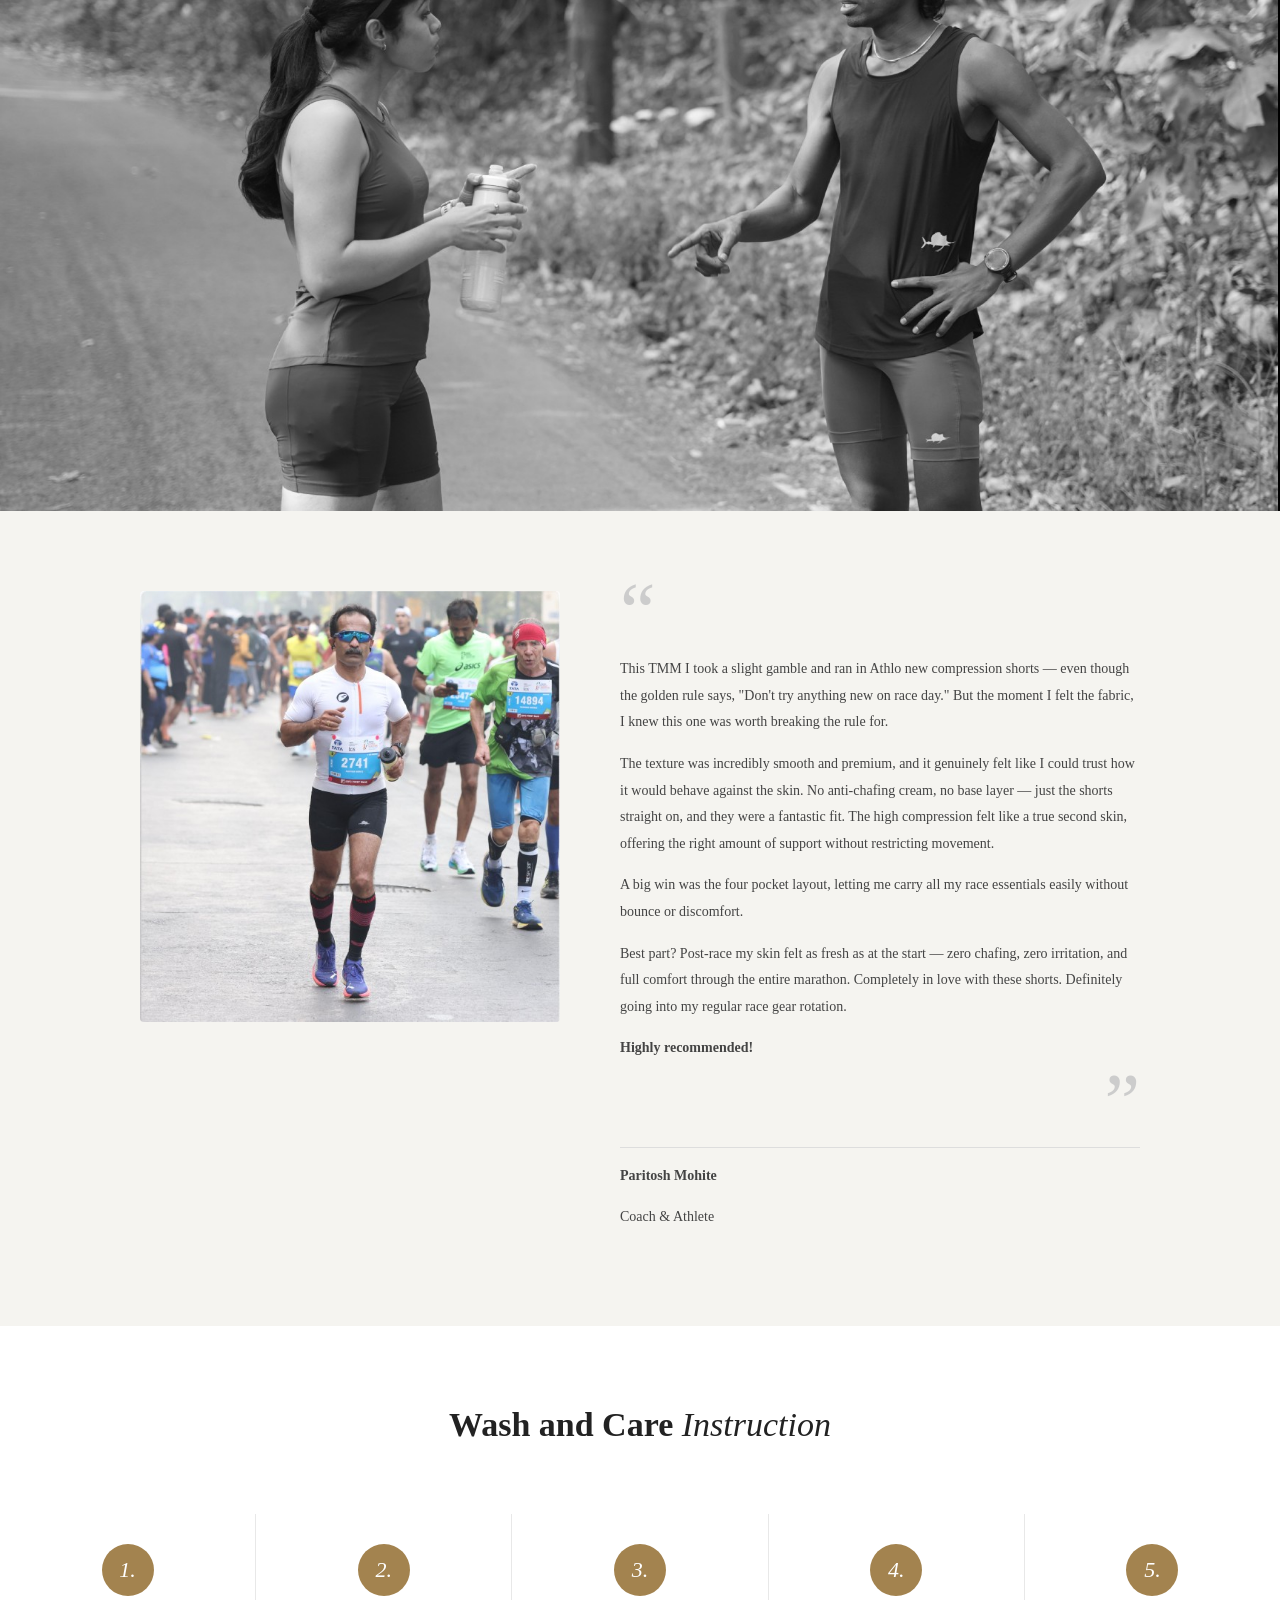
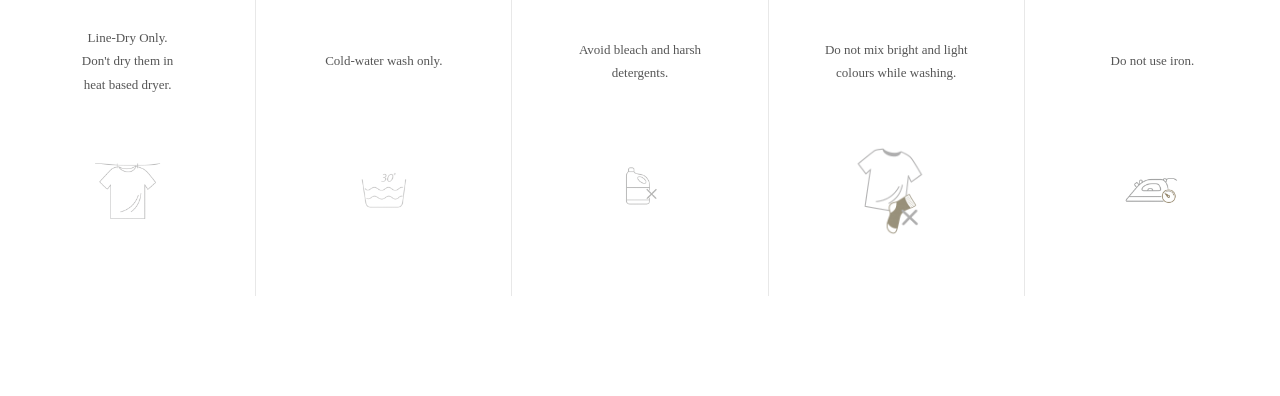
==== commit 78cc29fe: "Remove hero6 duplicate image row from hero5 section" ====
--- a/test.html
+++ b/test.html
@@ -163,13 +163,6 @@
 
     </section>
 
-    <!-- SECTION 6: TWO PHOTOS -->
-    <section class="hero6">
-        <div class="two-photos">
-            <img src="laugh.jpg" alt="Athlete 1">
-            <img src="watch.jpg" alt="Athlete 2">
-        </div>
-    </section>
 
     <!-- SECTION 7: RECOMMENDED FOR -->
     <section class="hero7">
--- a/style.css
+++ b/style.css
@@ -394,20 +394,6 @@
     display: block;
 }
 
-.hero6 {
-    line-height: 0;
-}
-
-.two-photos {
-    display: flex;
-}
-
-.two-photos img {
-    width: 50%;
-    display: block;
-    object-fit: cover;
-    height: 550px;
-}
 
 .hero7 {
     padding: 90px 20px;
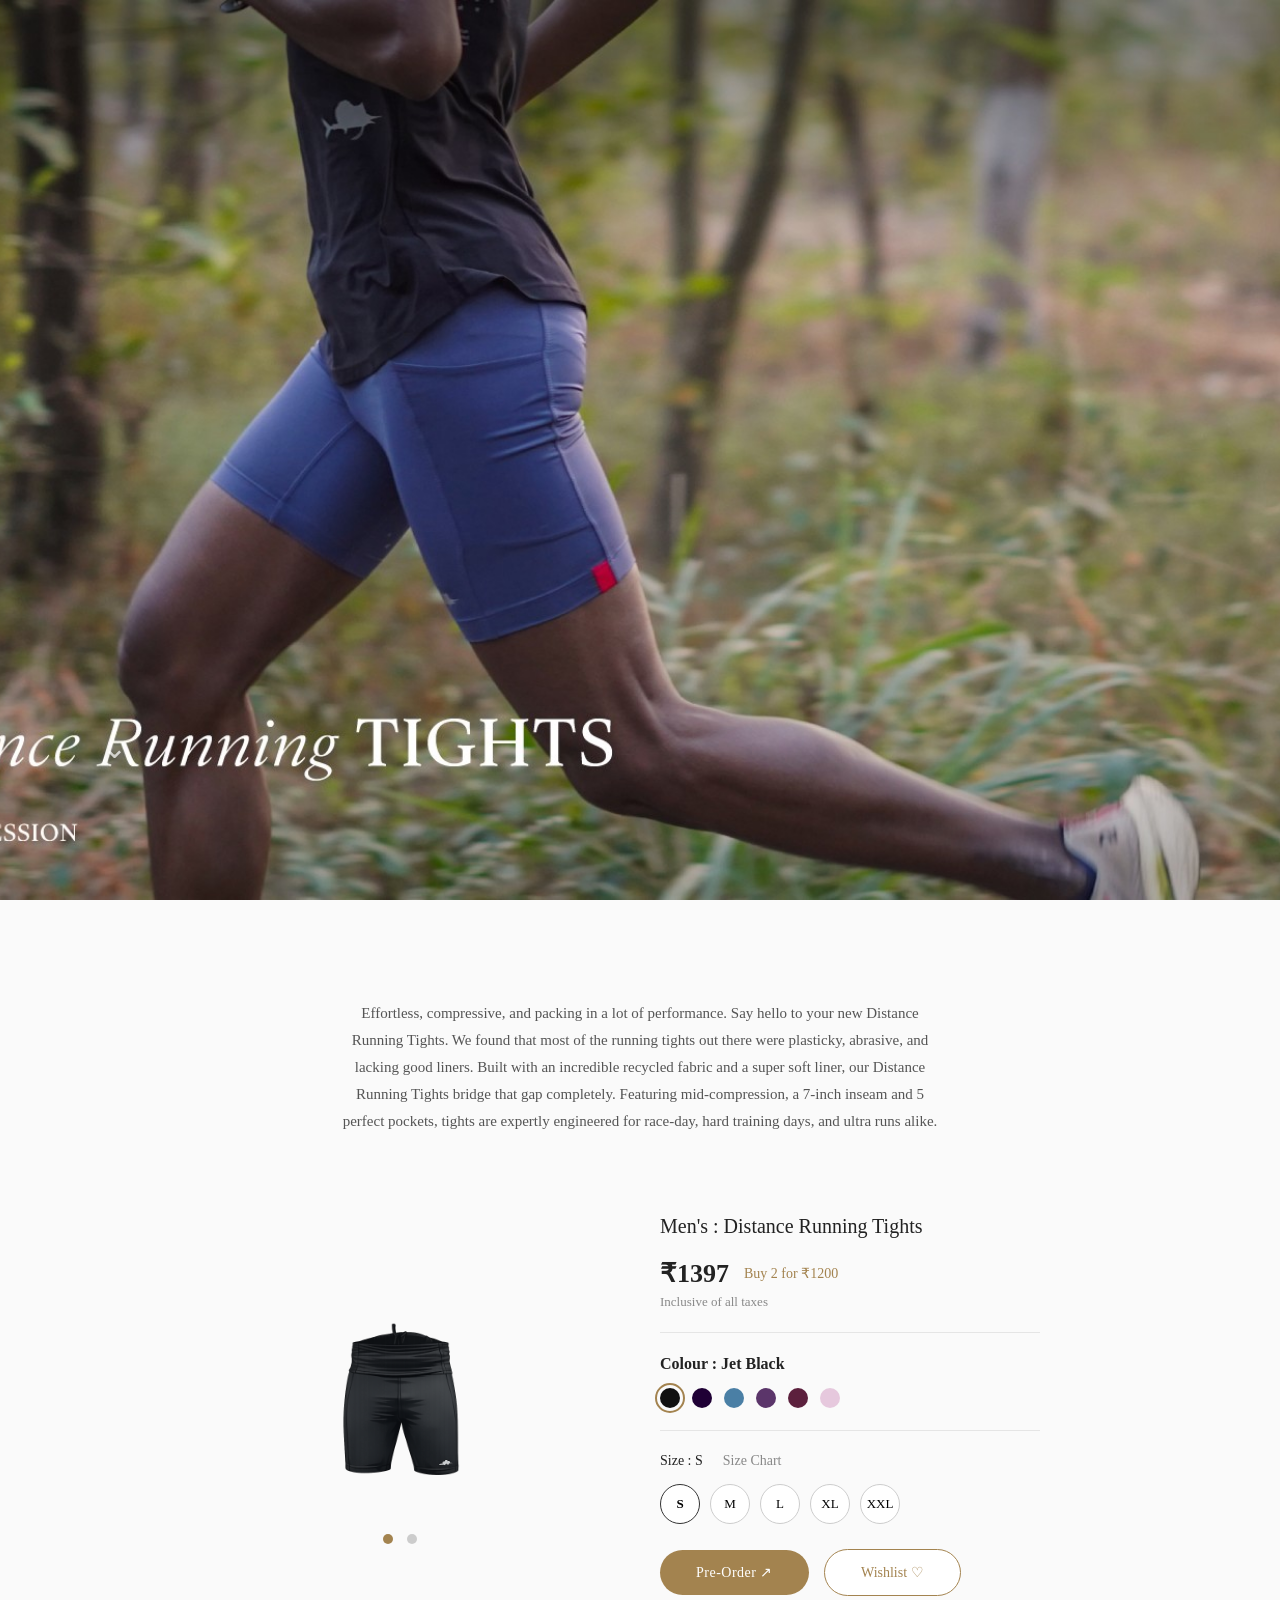
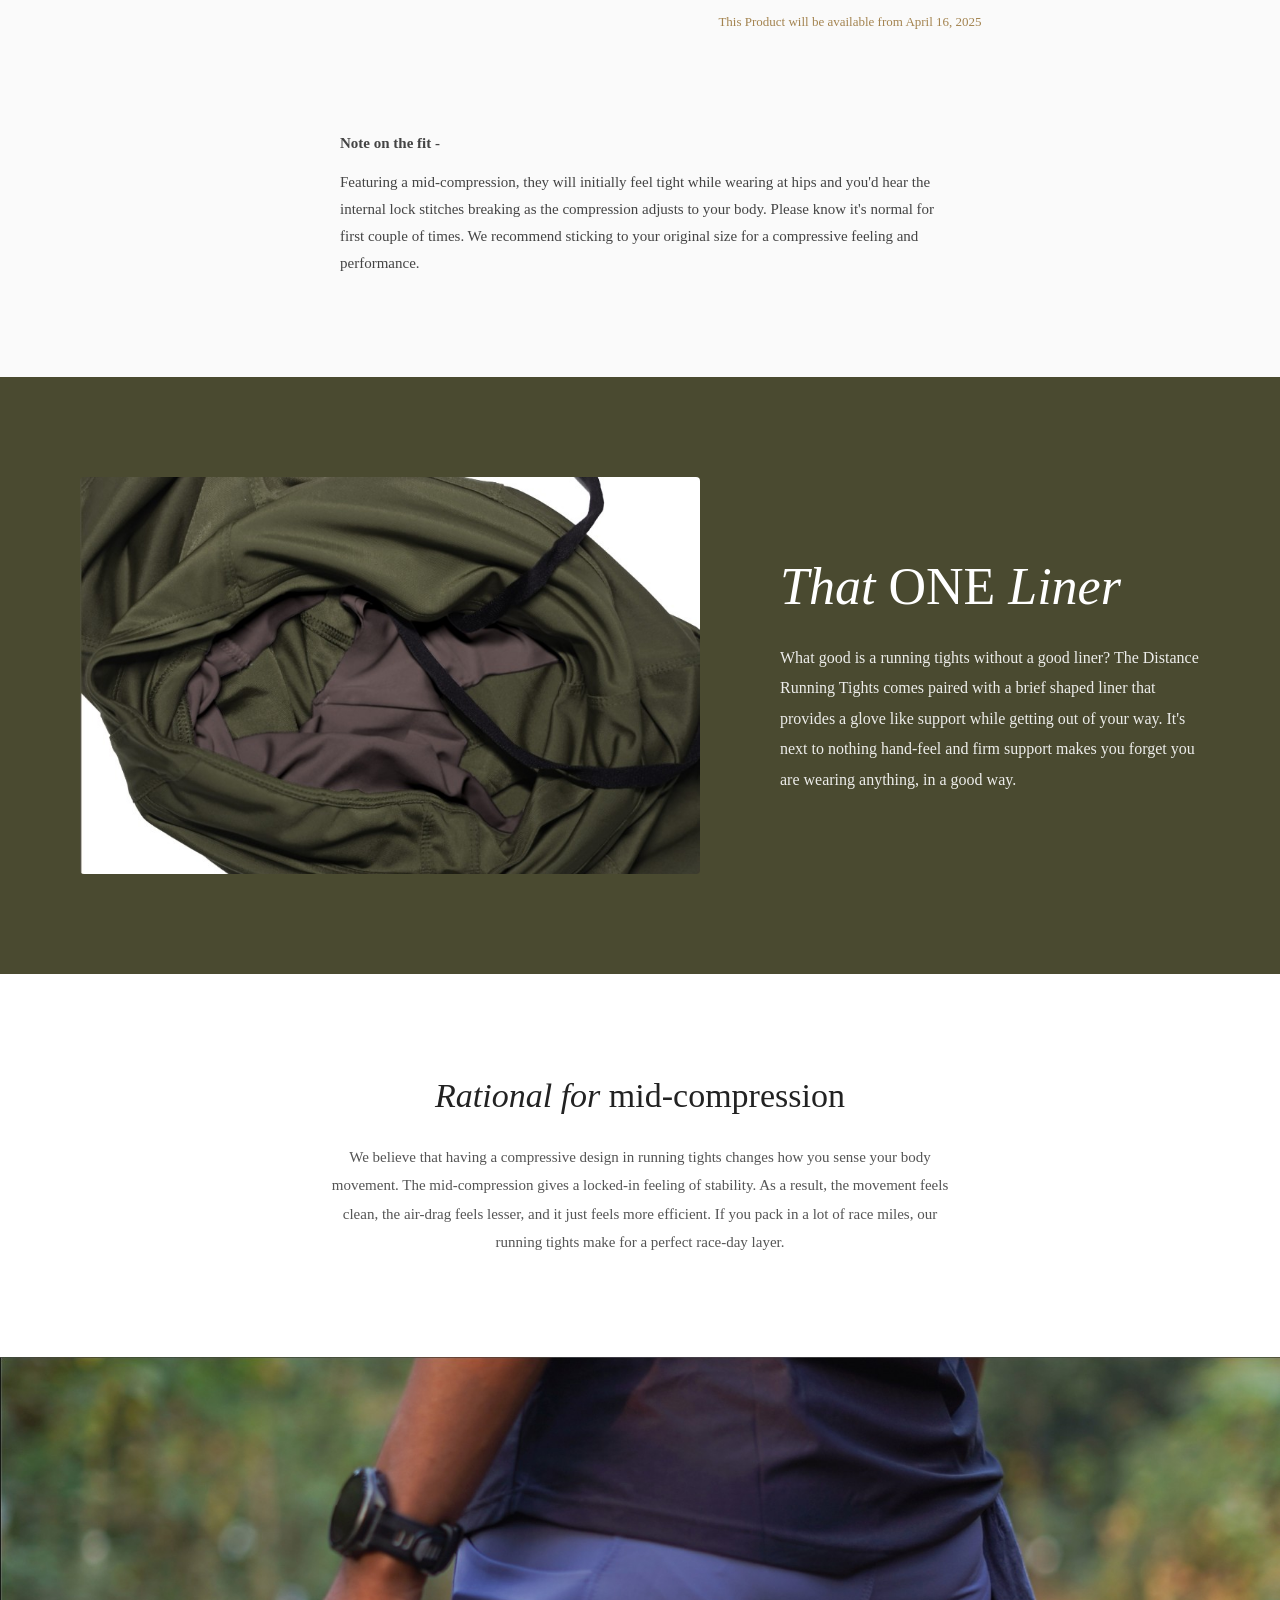
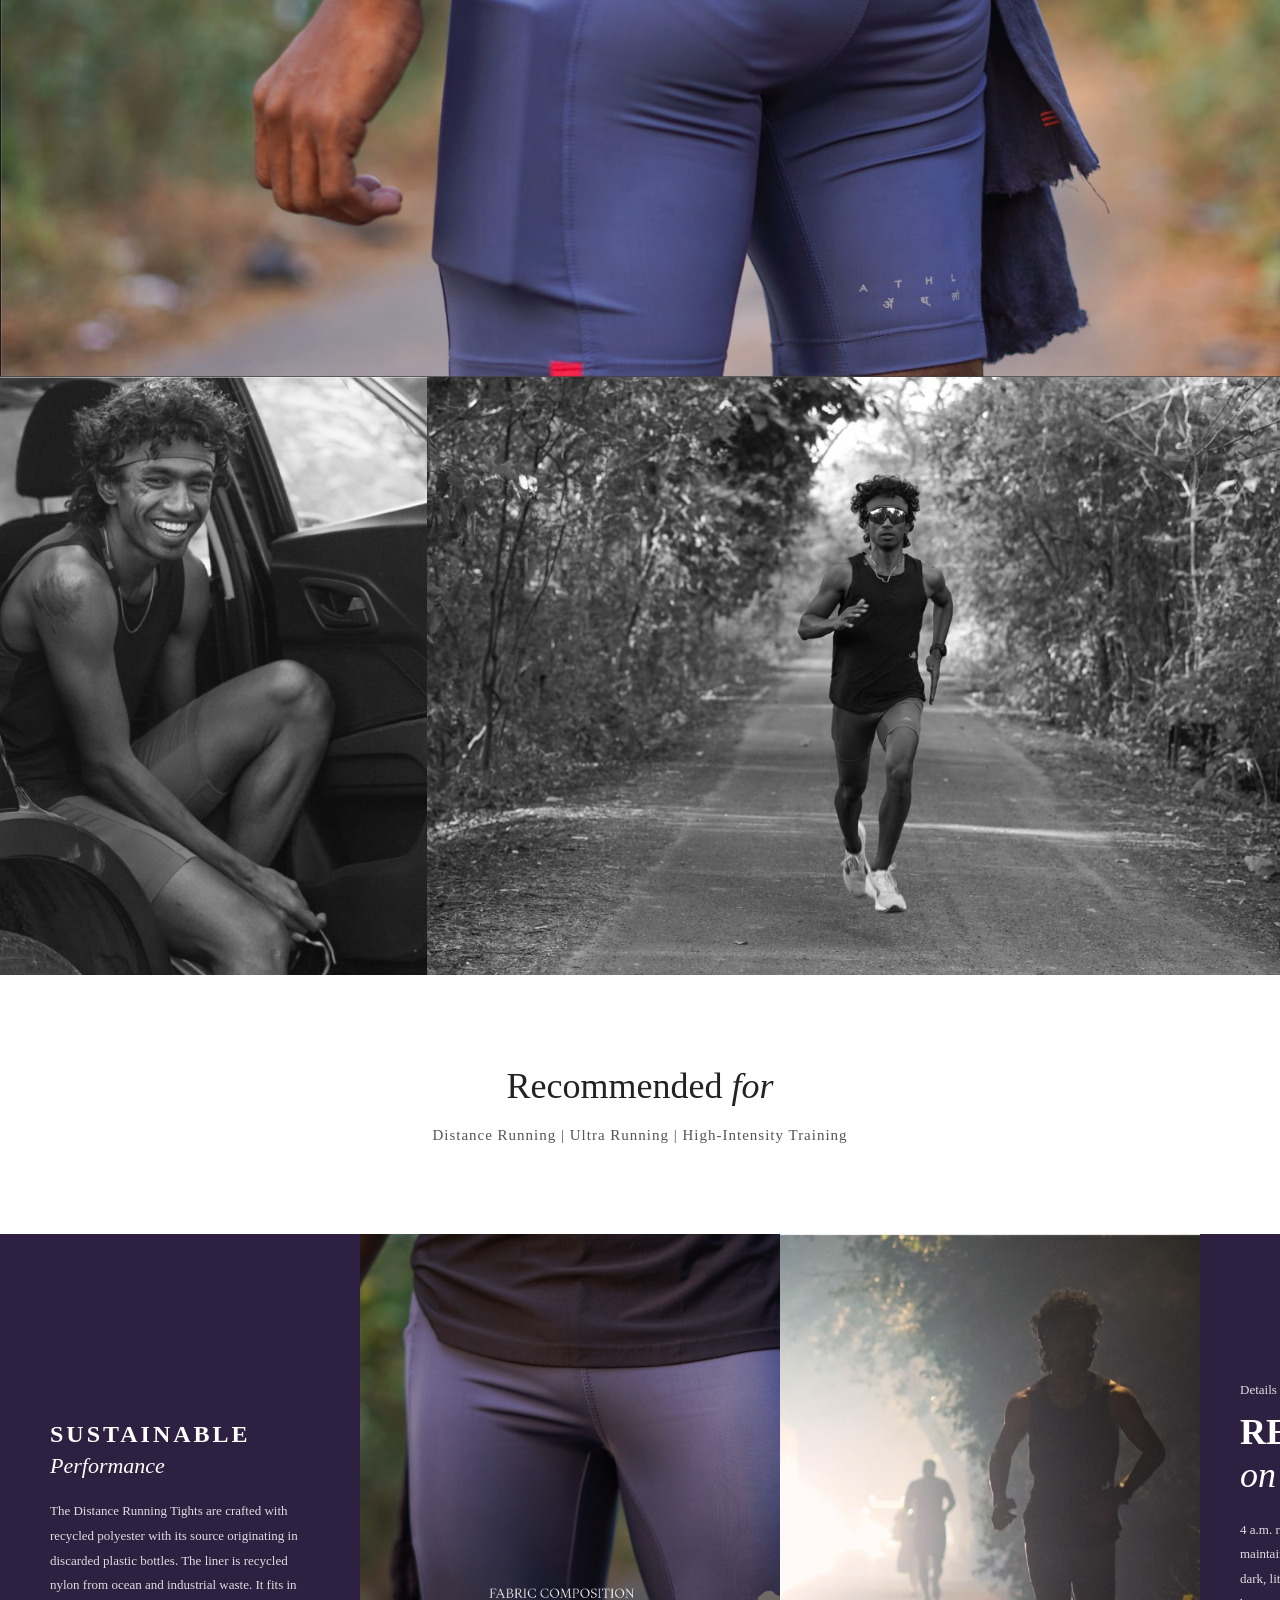
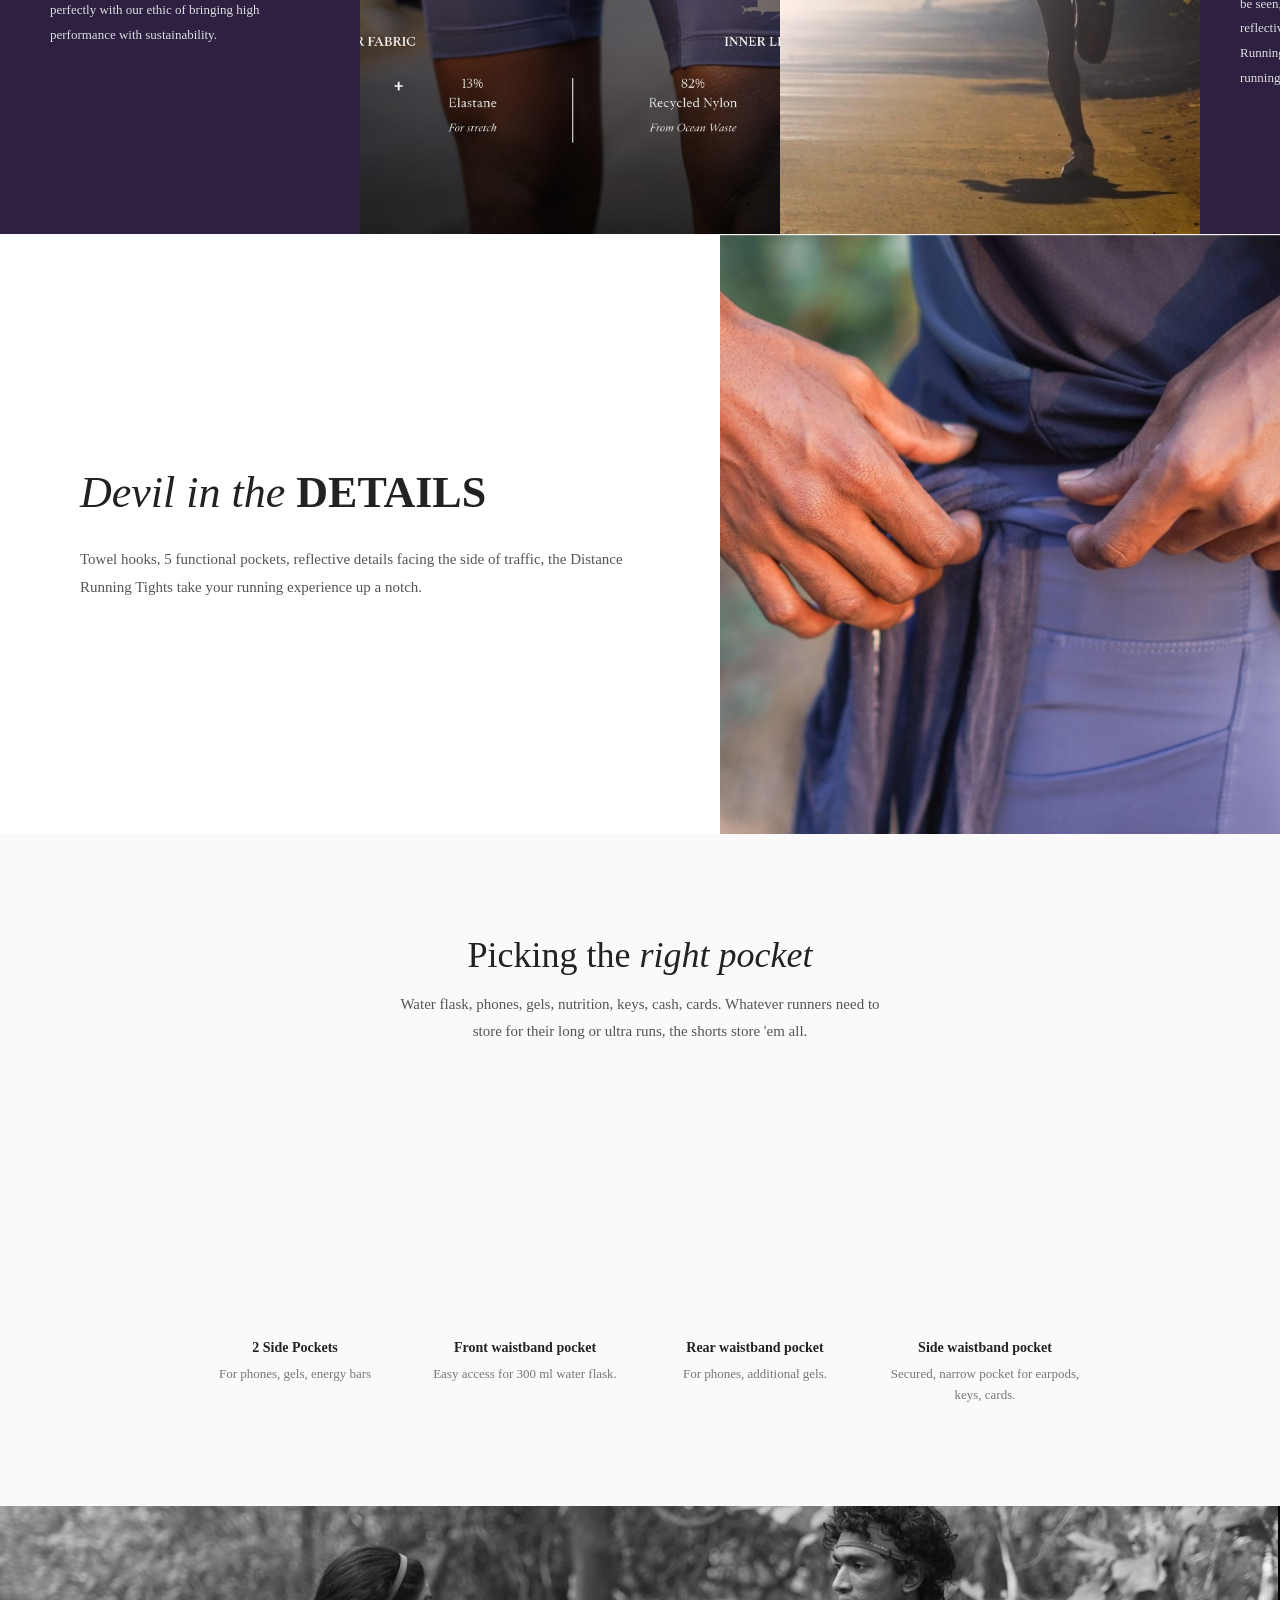
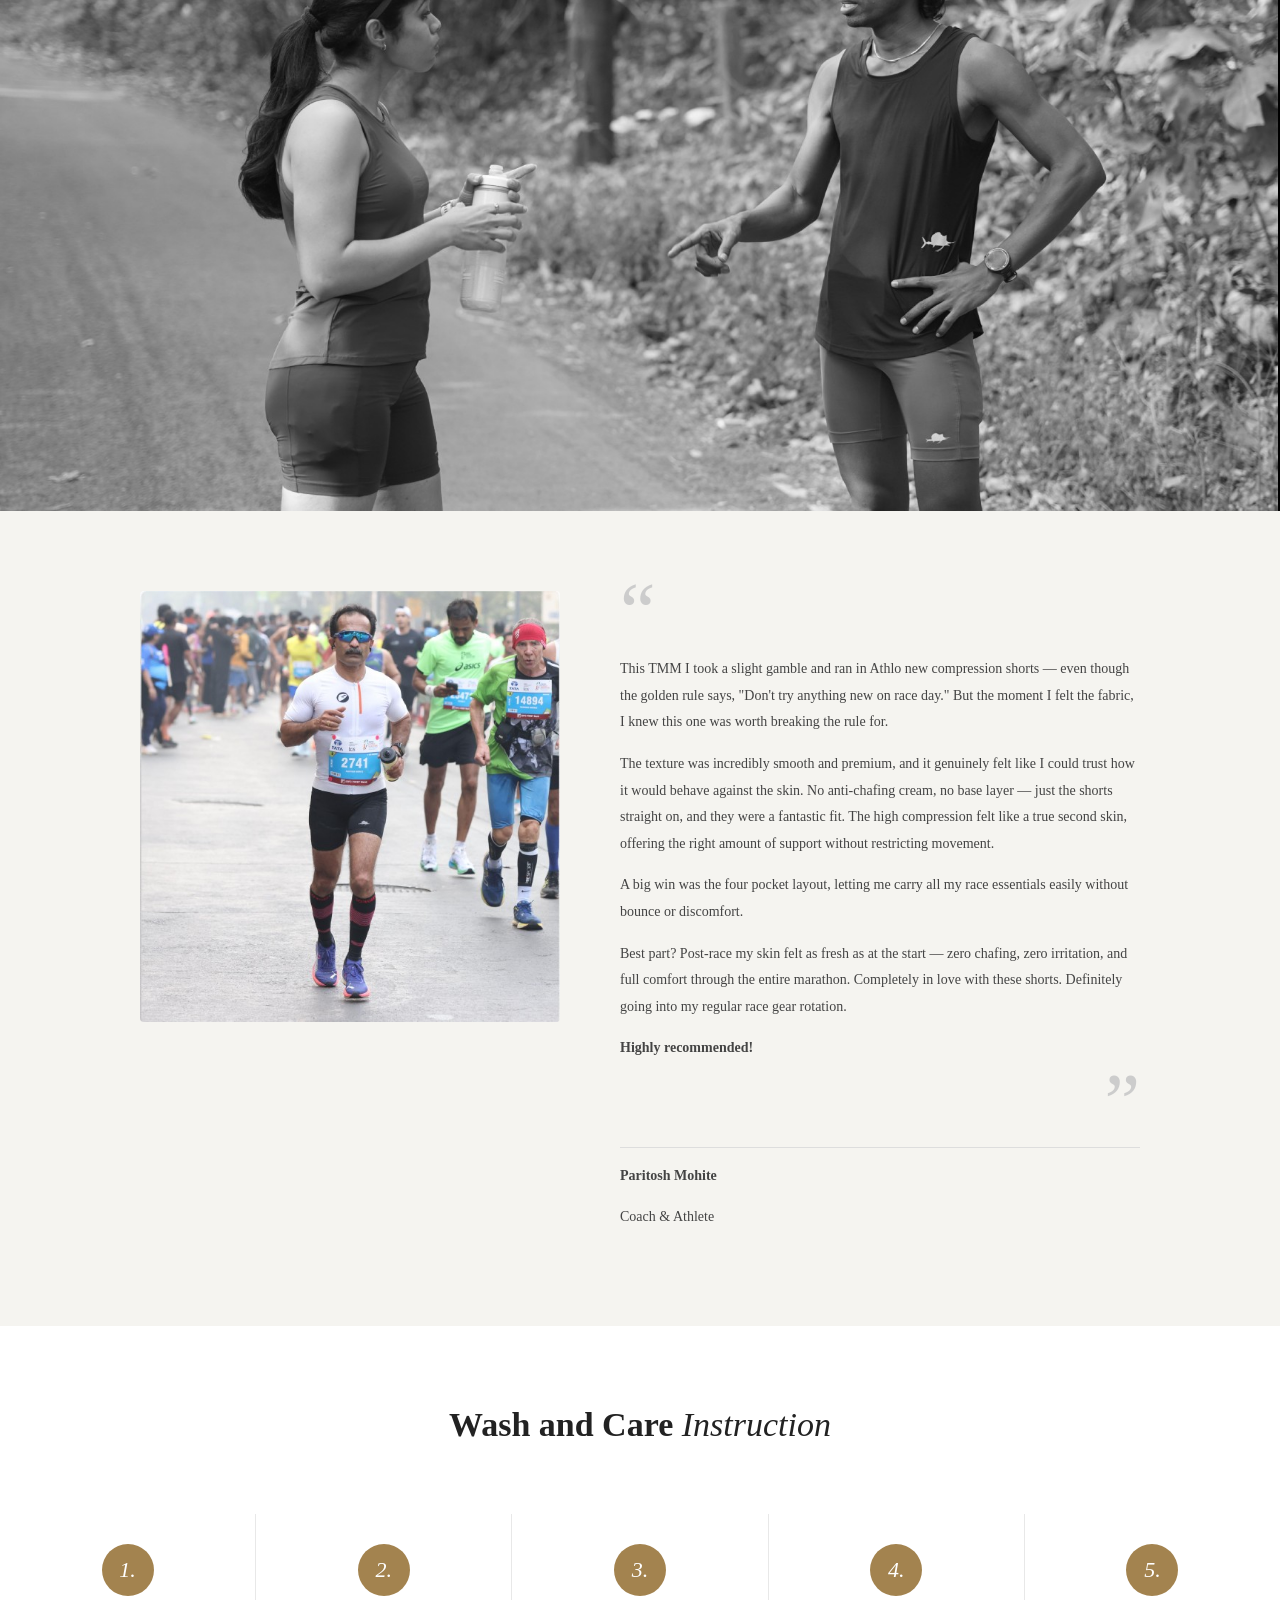
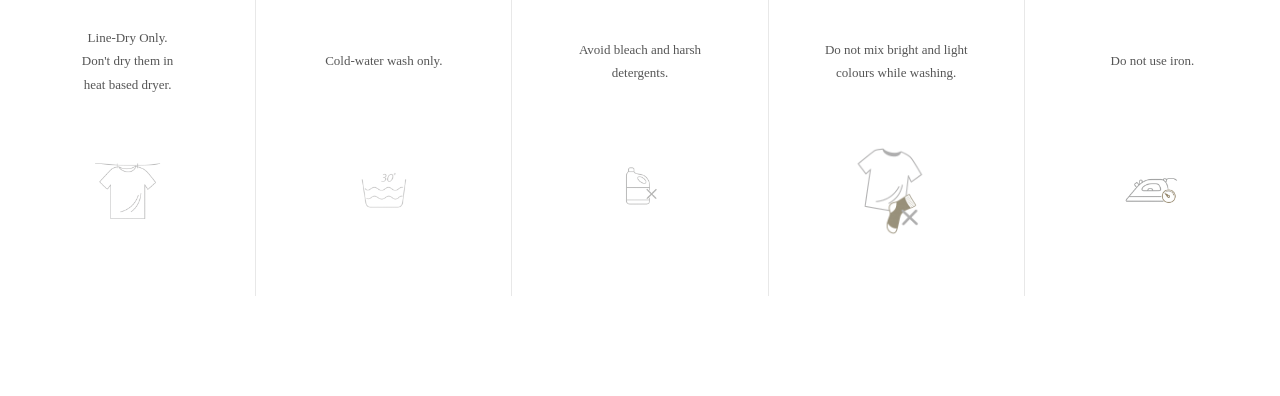
==== commit af0196c0: "Remove duplicate hero text — already on background image" ====
--- a/test.html
+++ b/test.html
@@ -13,9 +13,6 @@
     <!-- SECTION 1: HERO — background image in CSS, all text in HTML -->
     <section class="hero">
         <div class="title">
-            <p class="category">Men's</p>
-            <h1>Distance Running <span>TIGHTS</span></h1>
-            <p class="subtitle">Mid Compression</p>
             <p class="arrow">&#8964;</p>
         </div>
     </section>
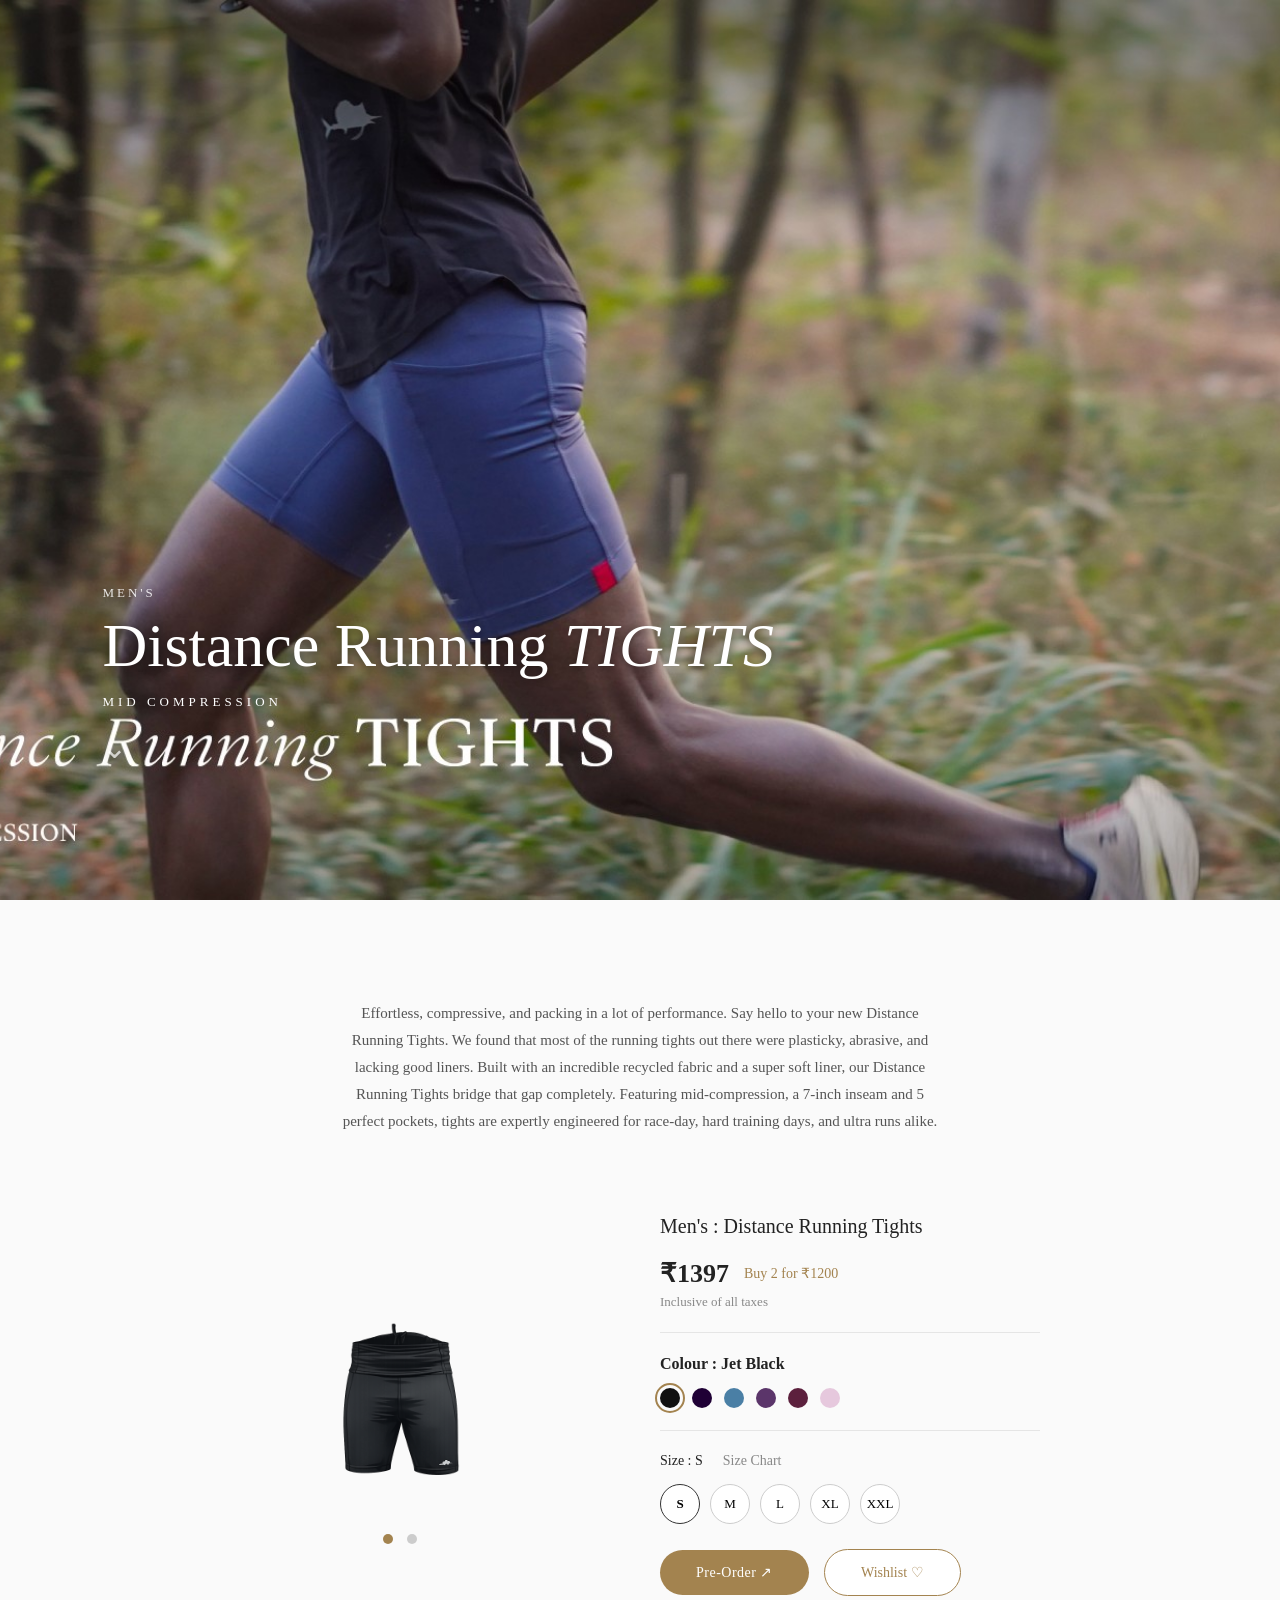
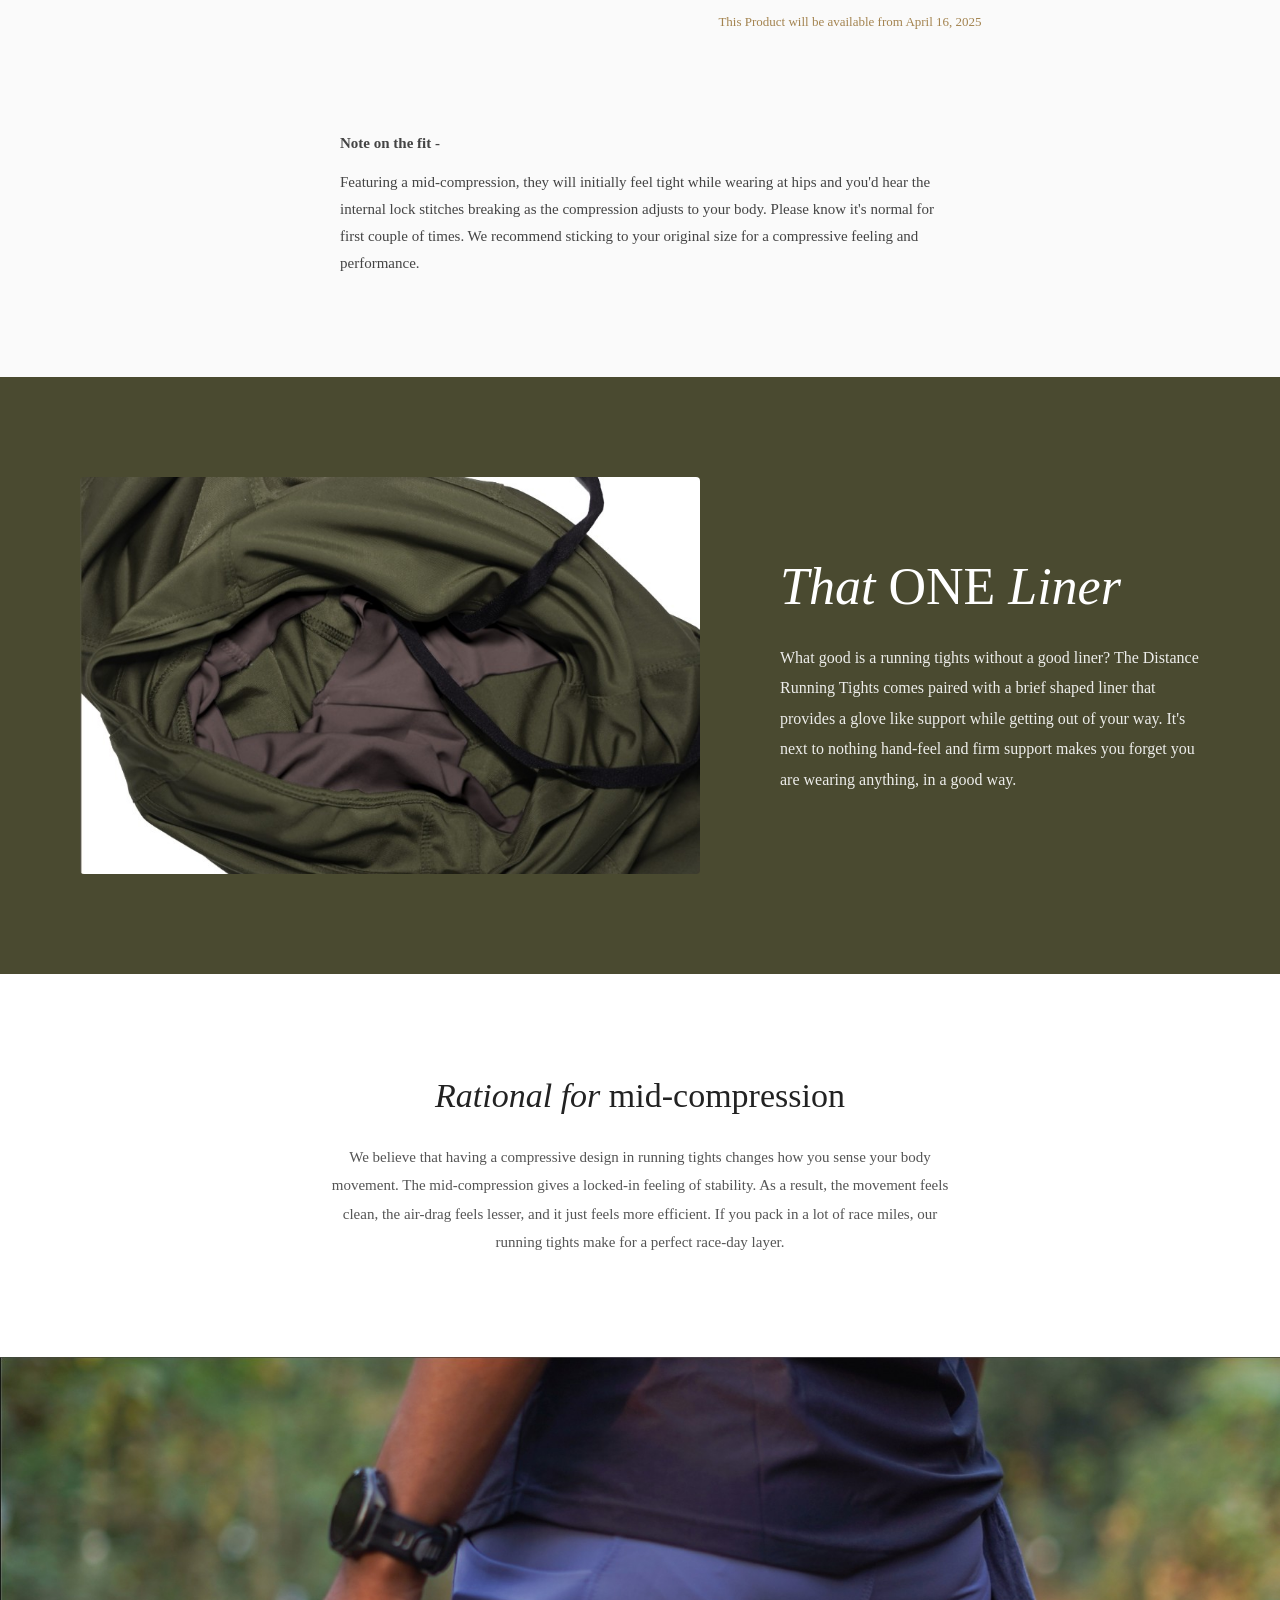
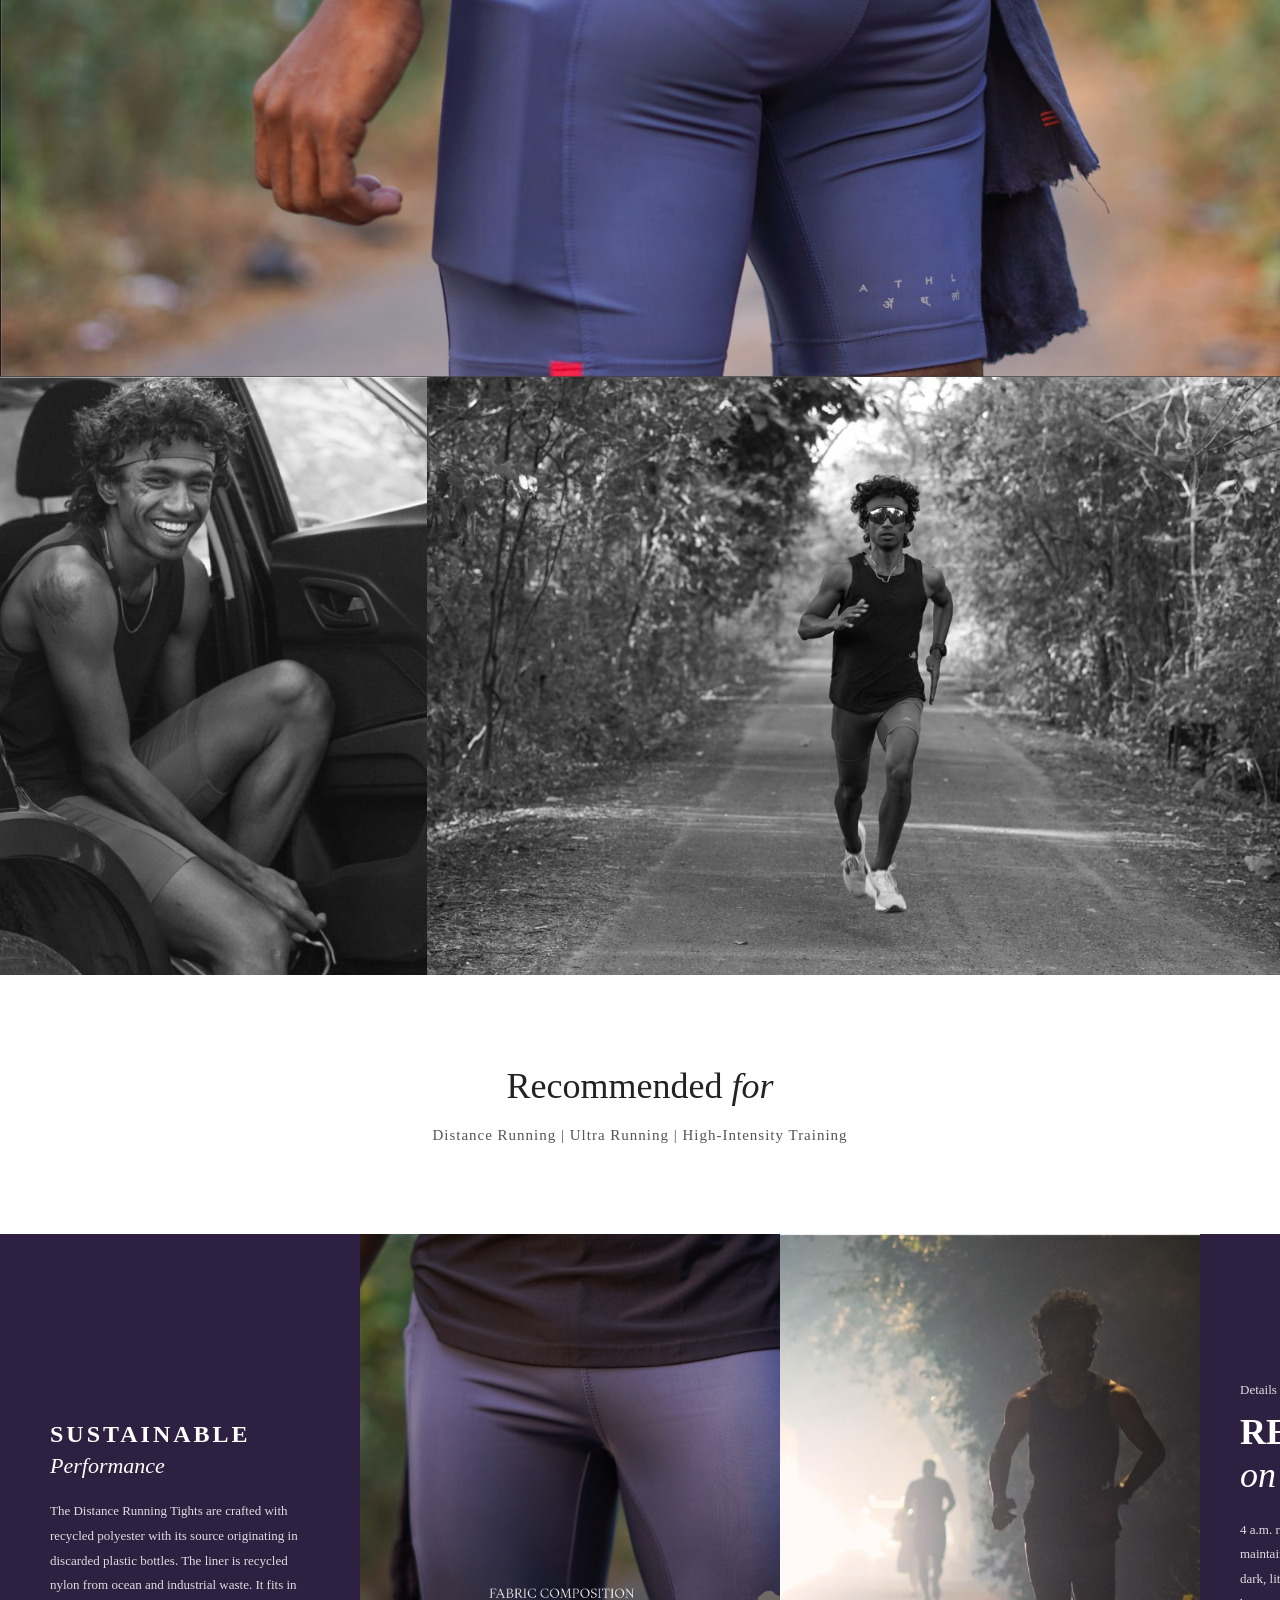
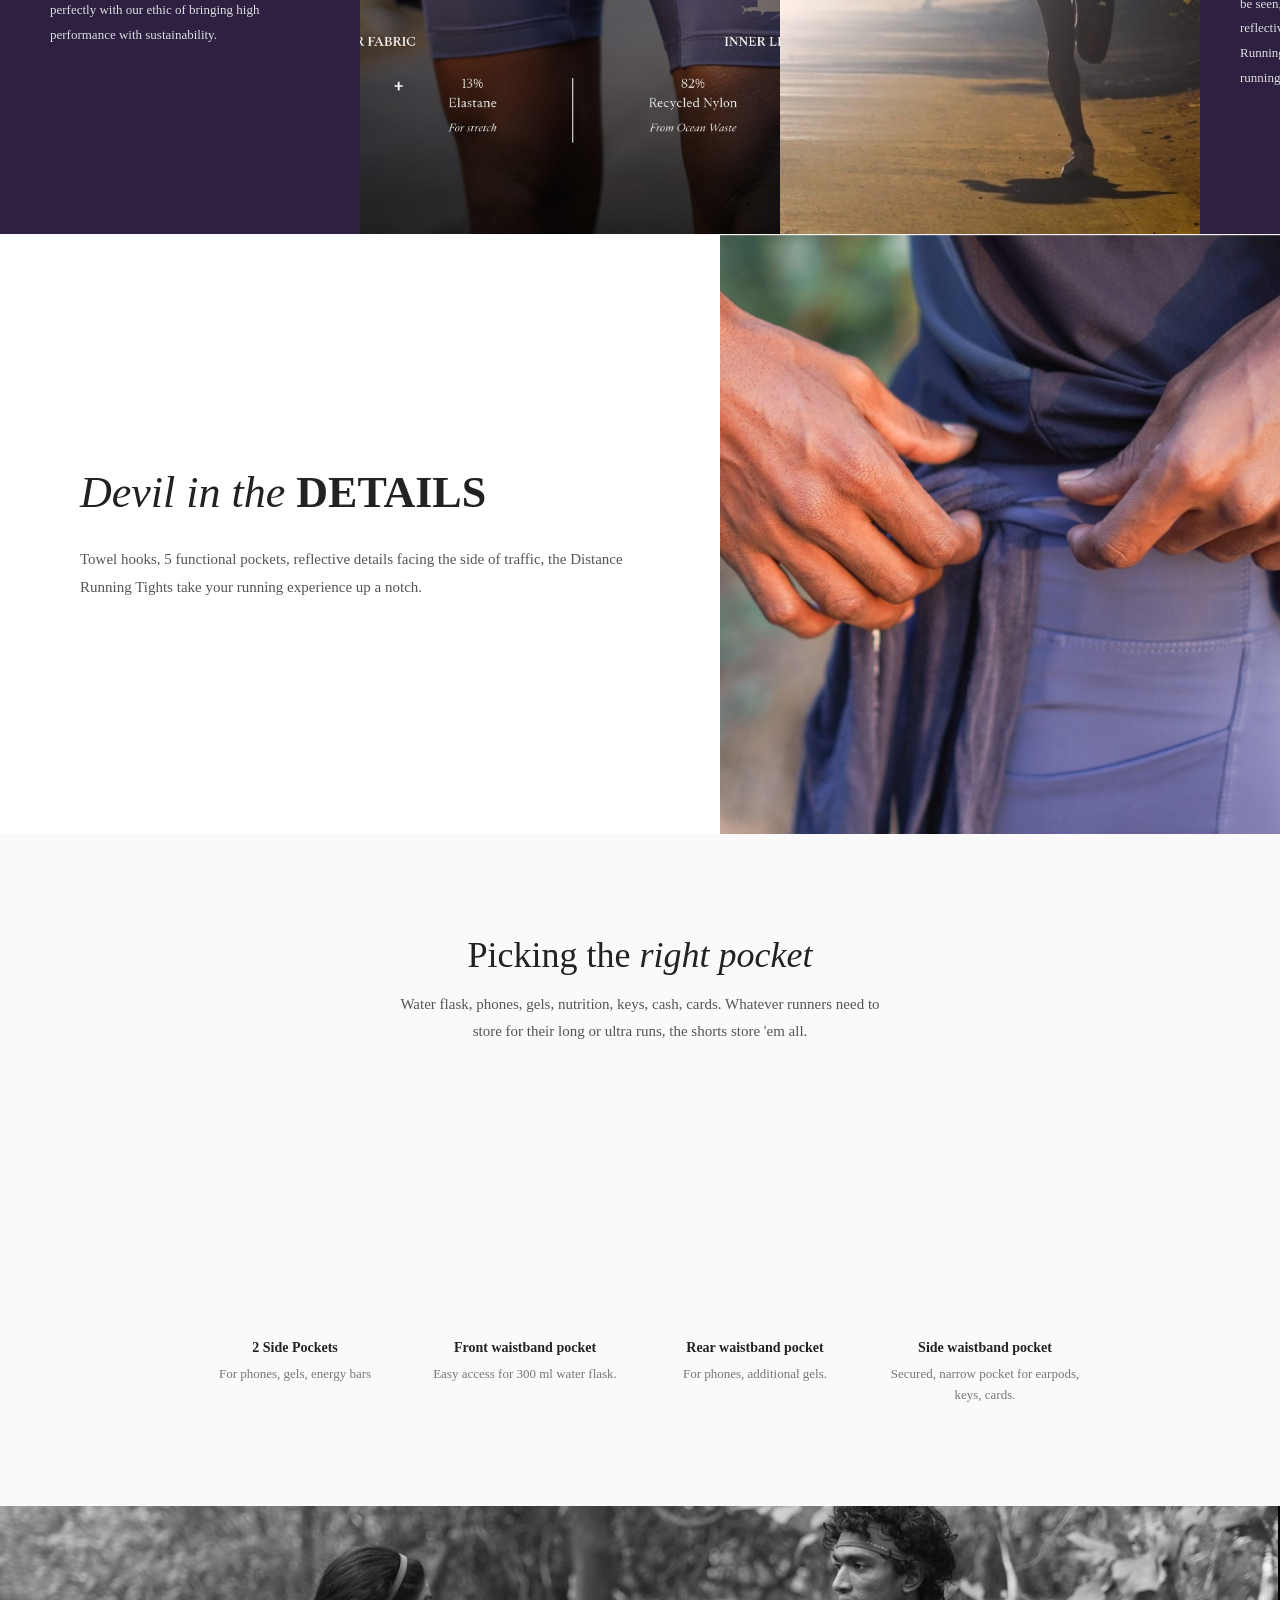
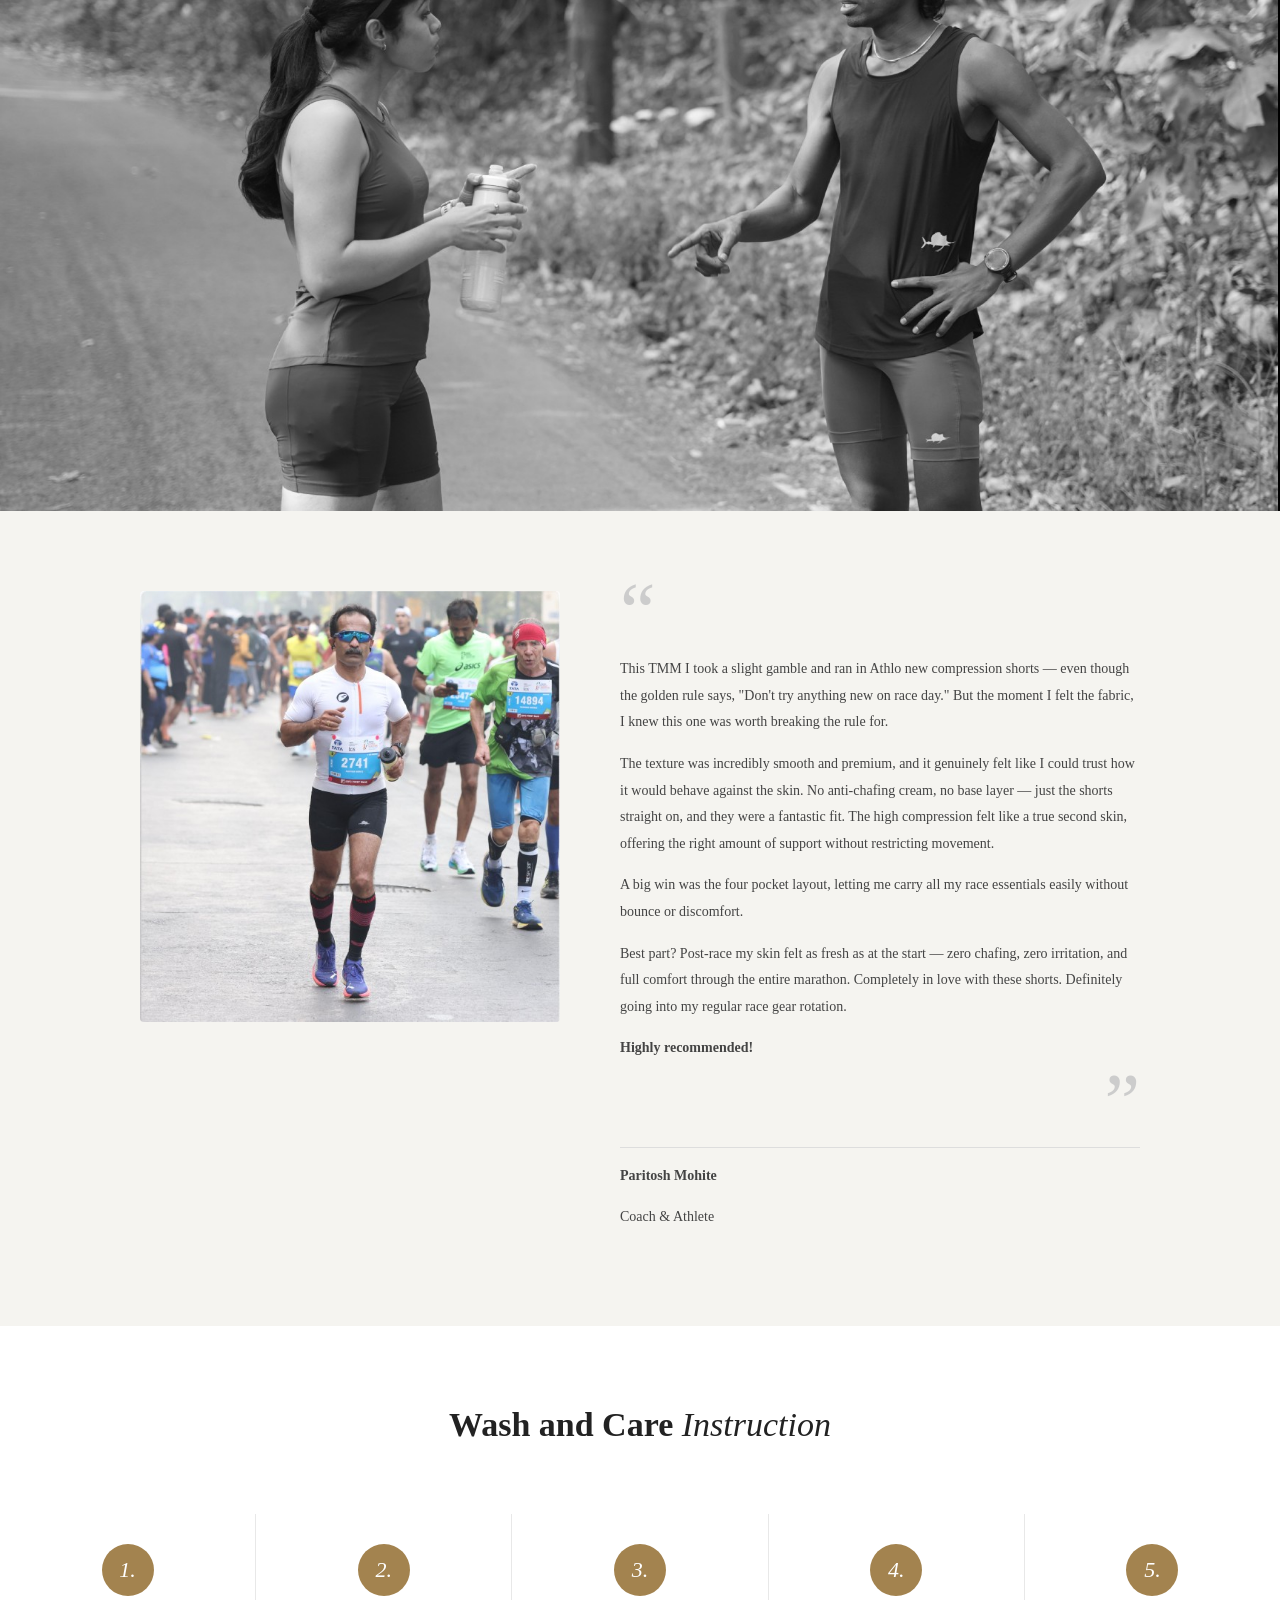
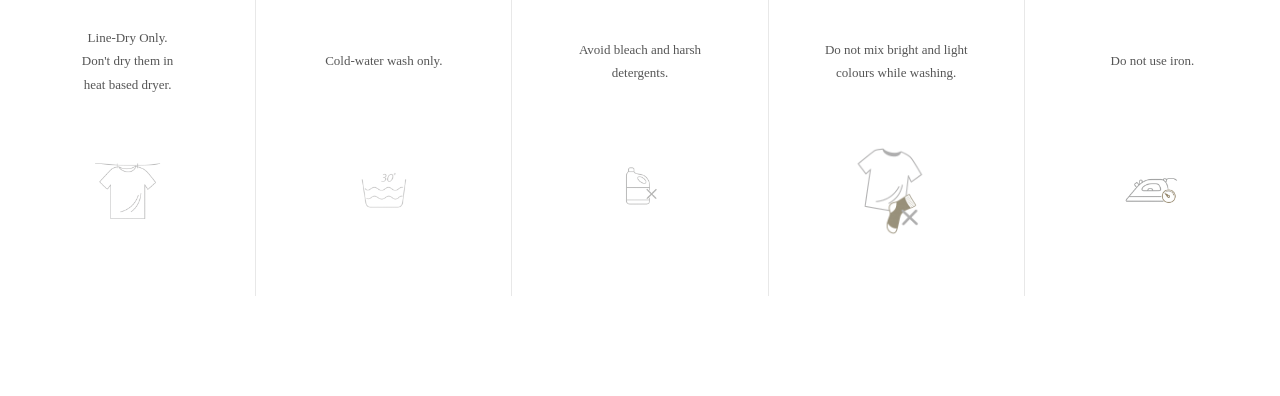
==== commit 34efa824: "Add hero text back to HTML — clean background image now in use" ====
--- a/test.html
+++ b/test.html
@@ -13,6 +13,9 @@
     <!-- SECTION 1: HERO — background image in CSS, all text in HTML -->
     <section class="hero">
         <div class="title">
+            <p class="category">MEN'S</p>
+            <h1>Distance Running <span>TIGHTS</span></h1>
+            <p class="subtitle">MID COMPRESSION</p>
             <p class="arrow">&#8964;</p>
         </div>
     </section>
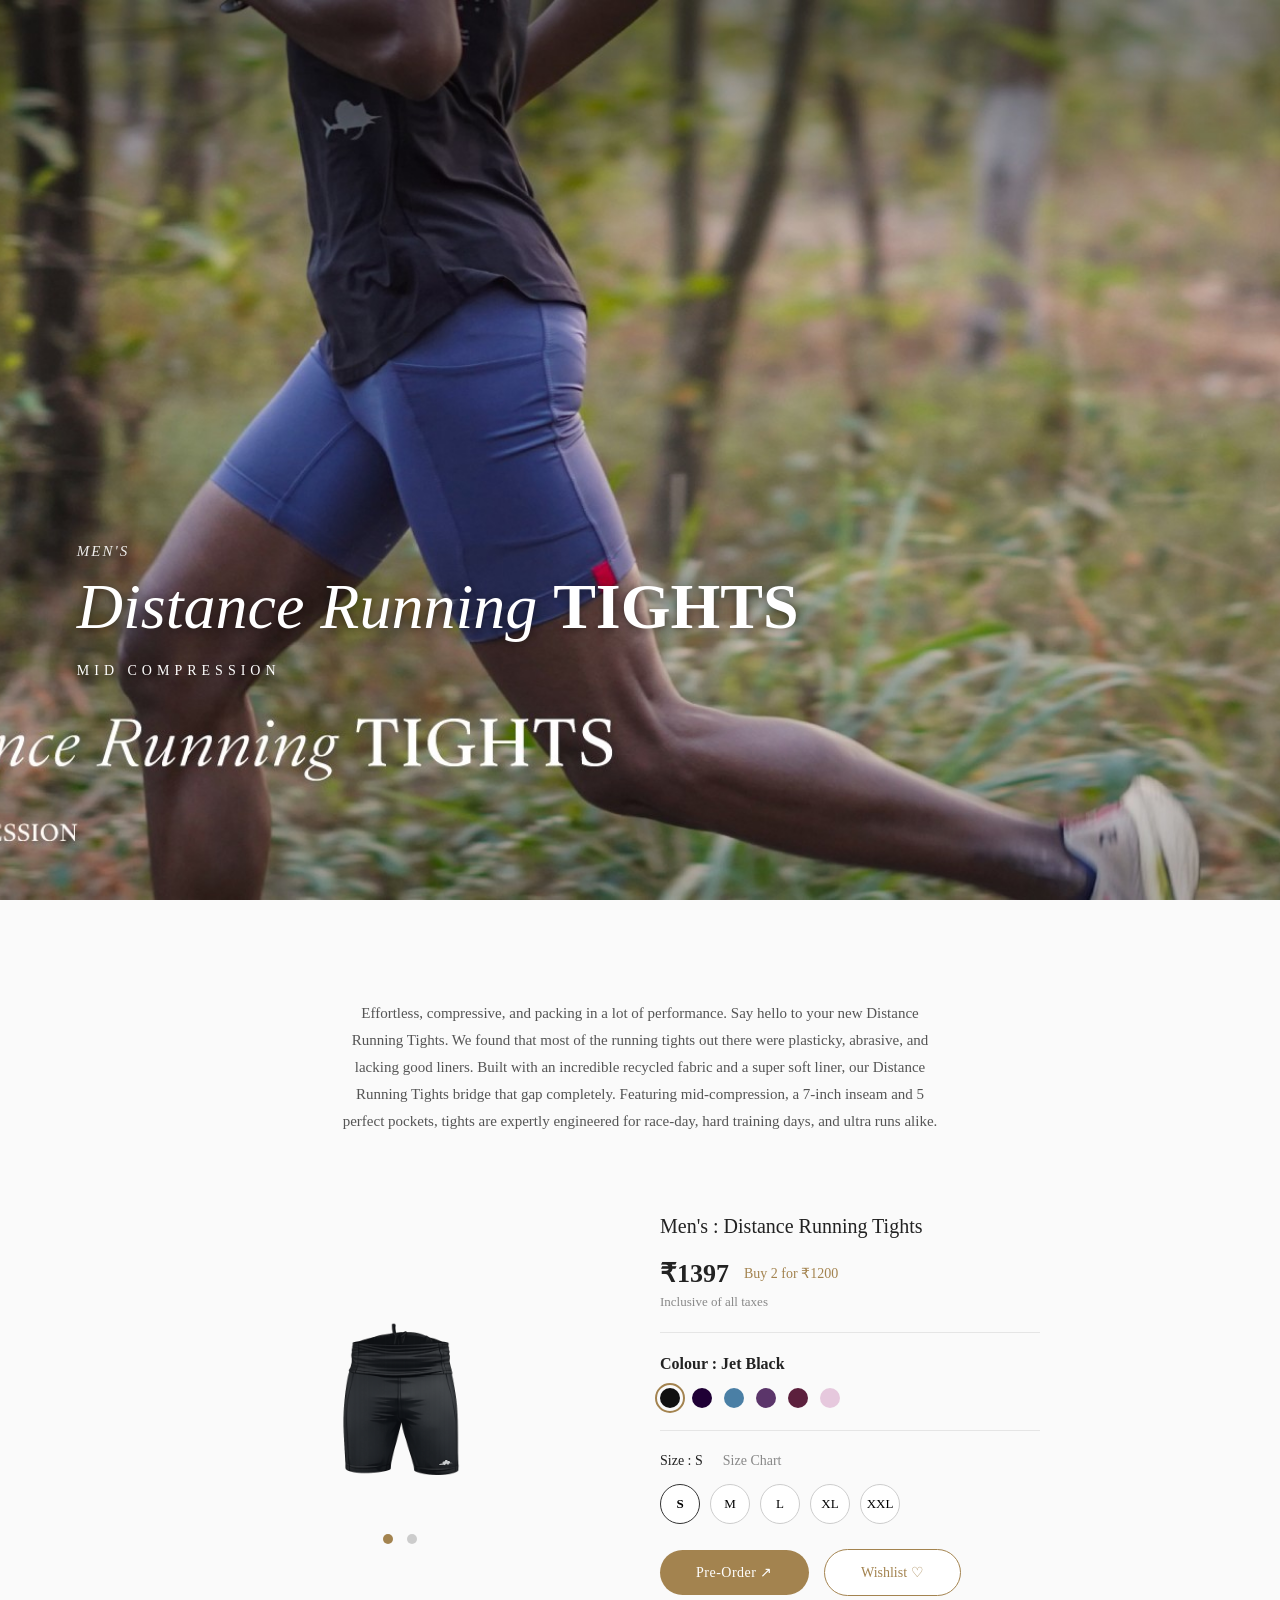
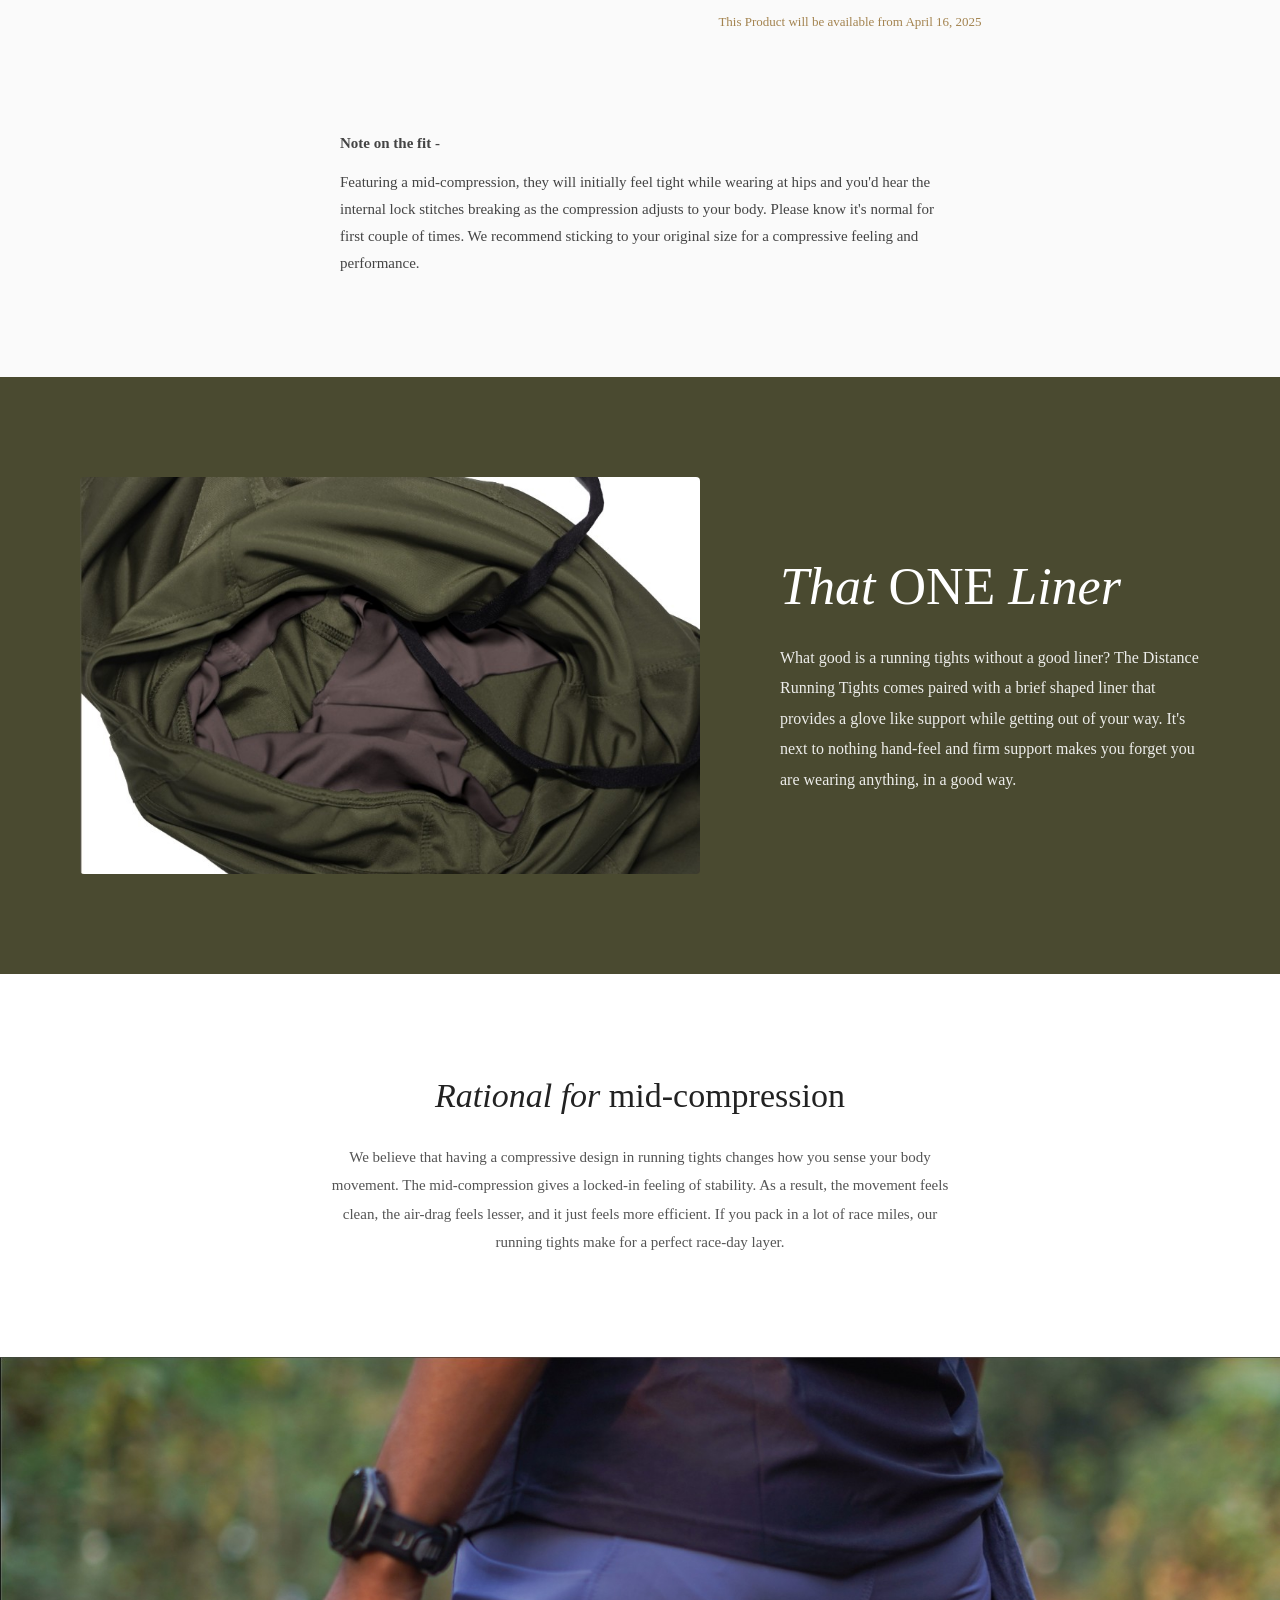
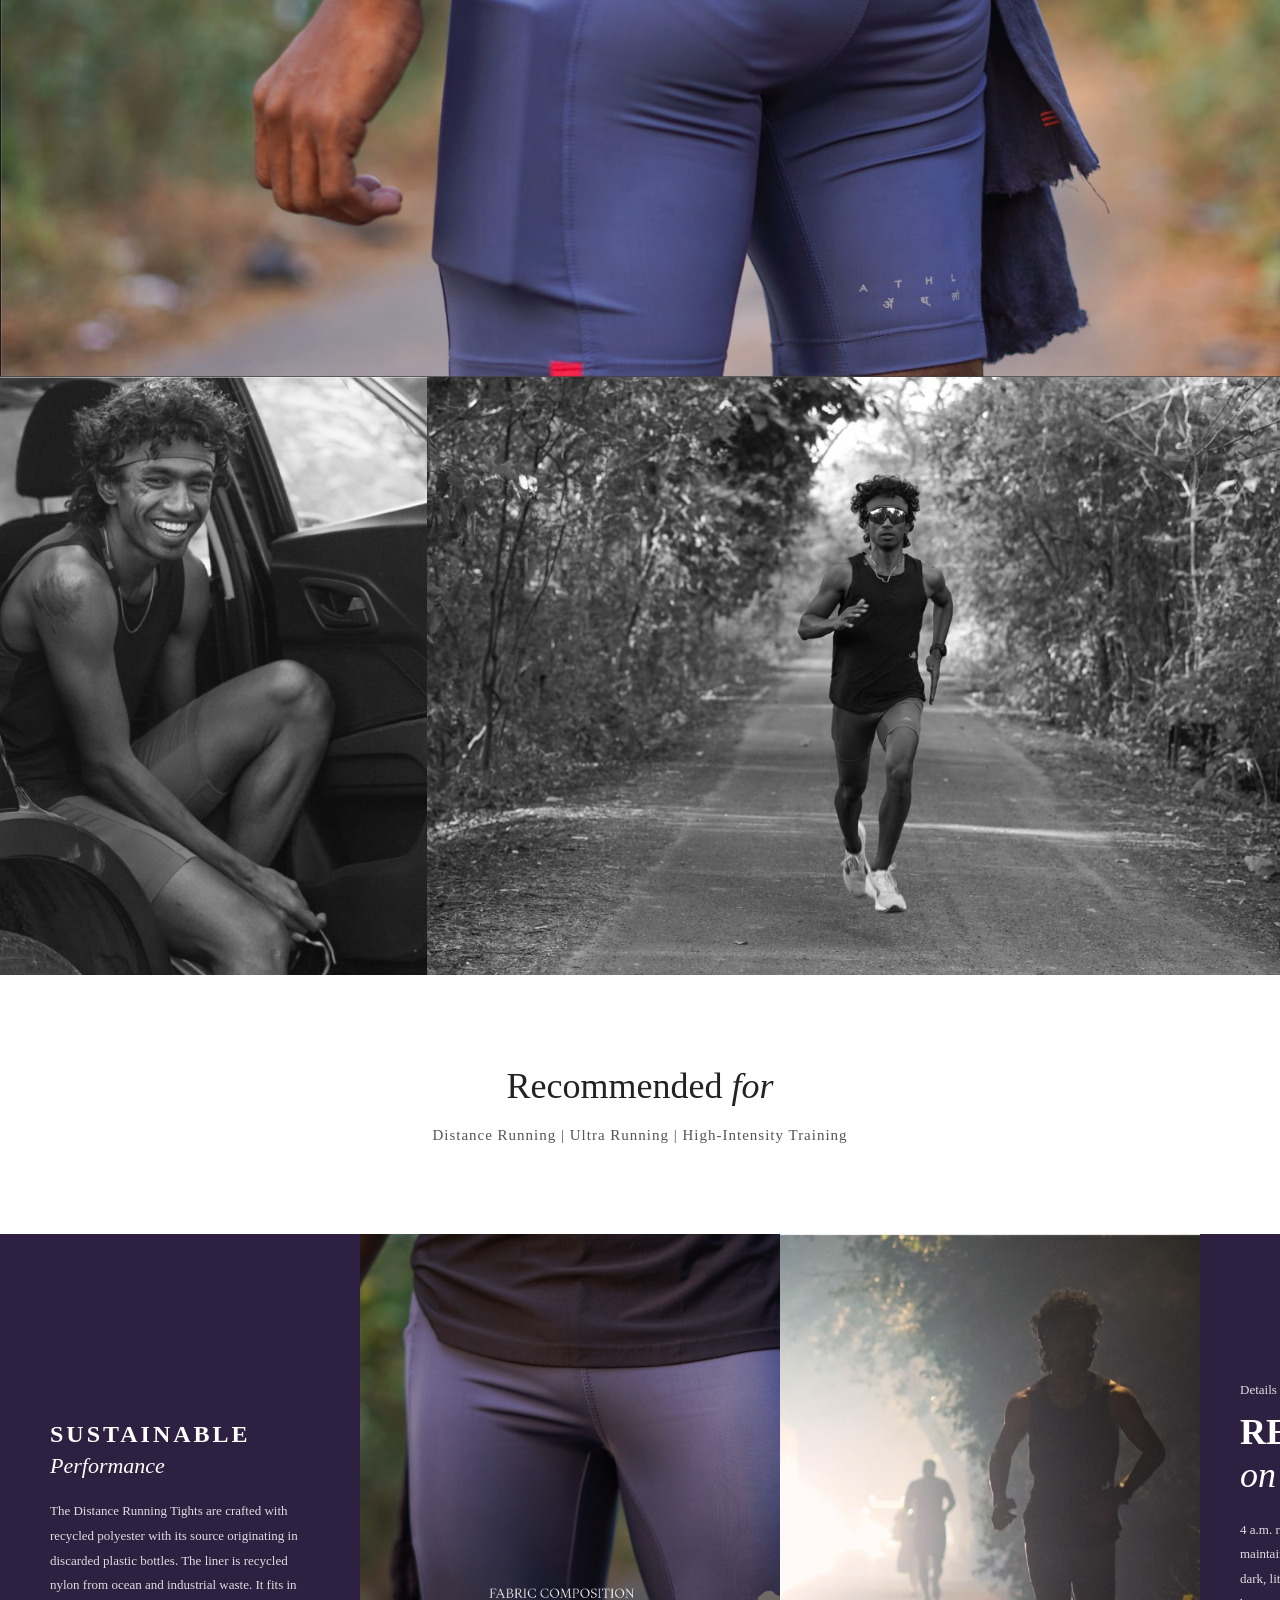
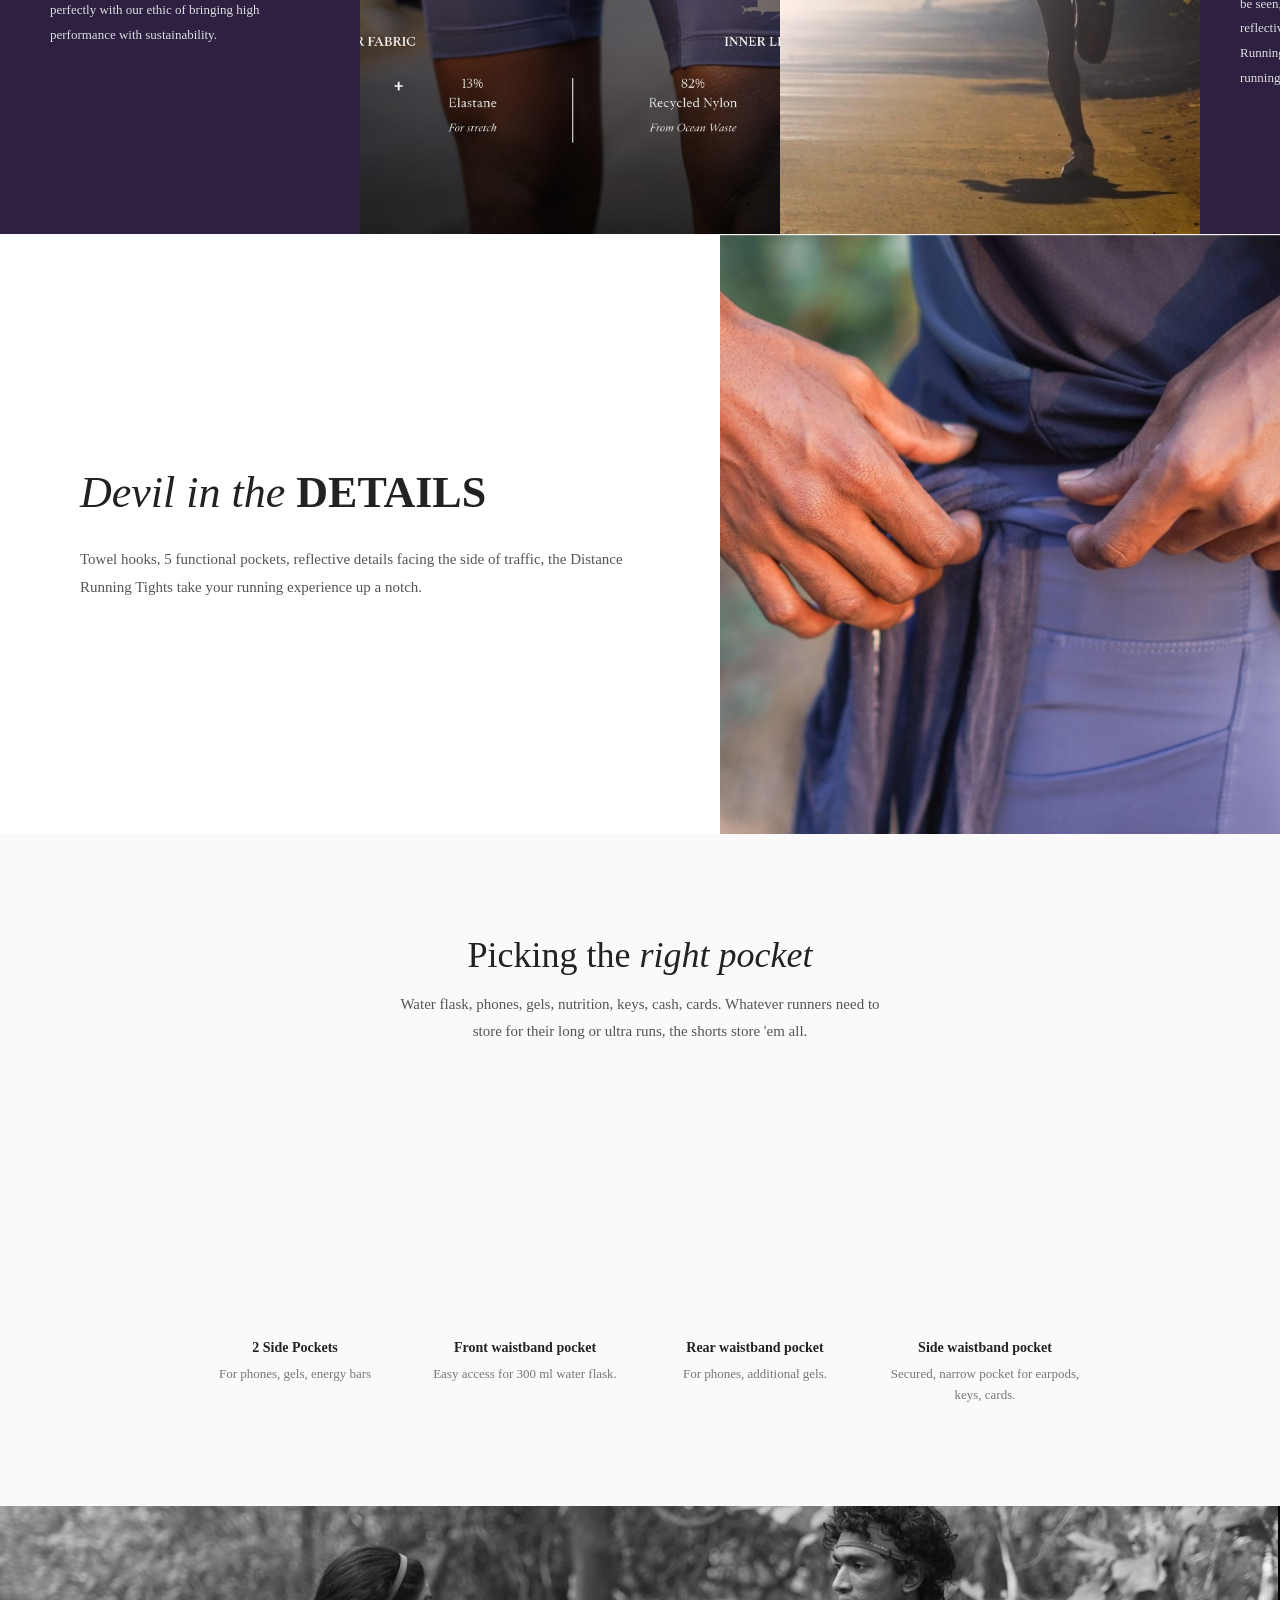
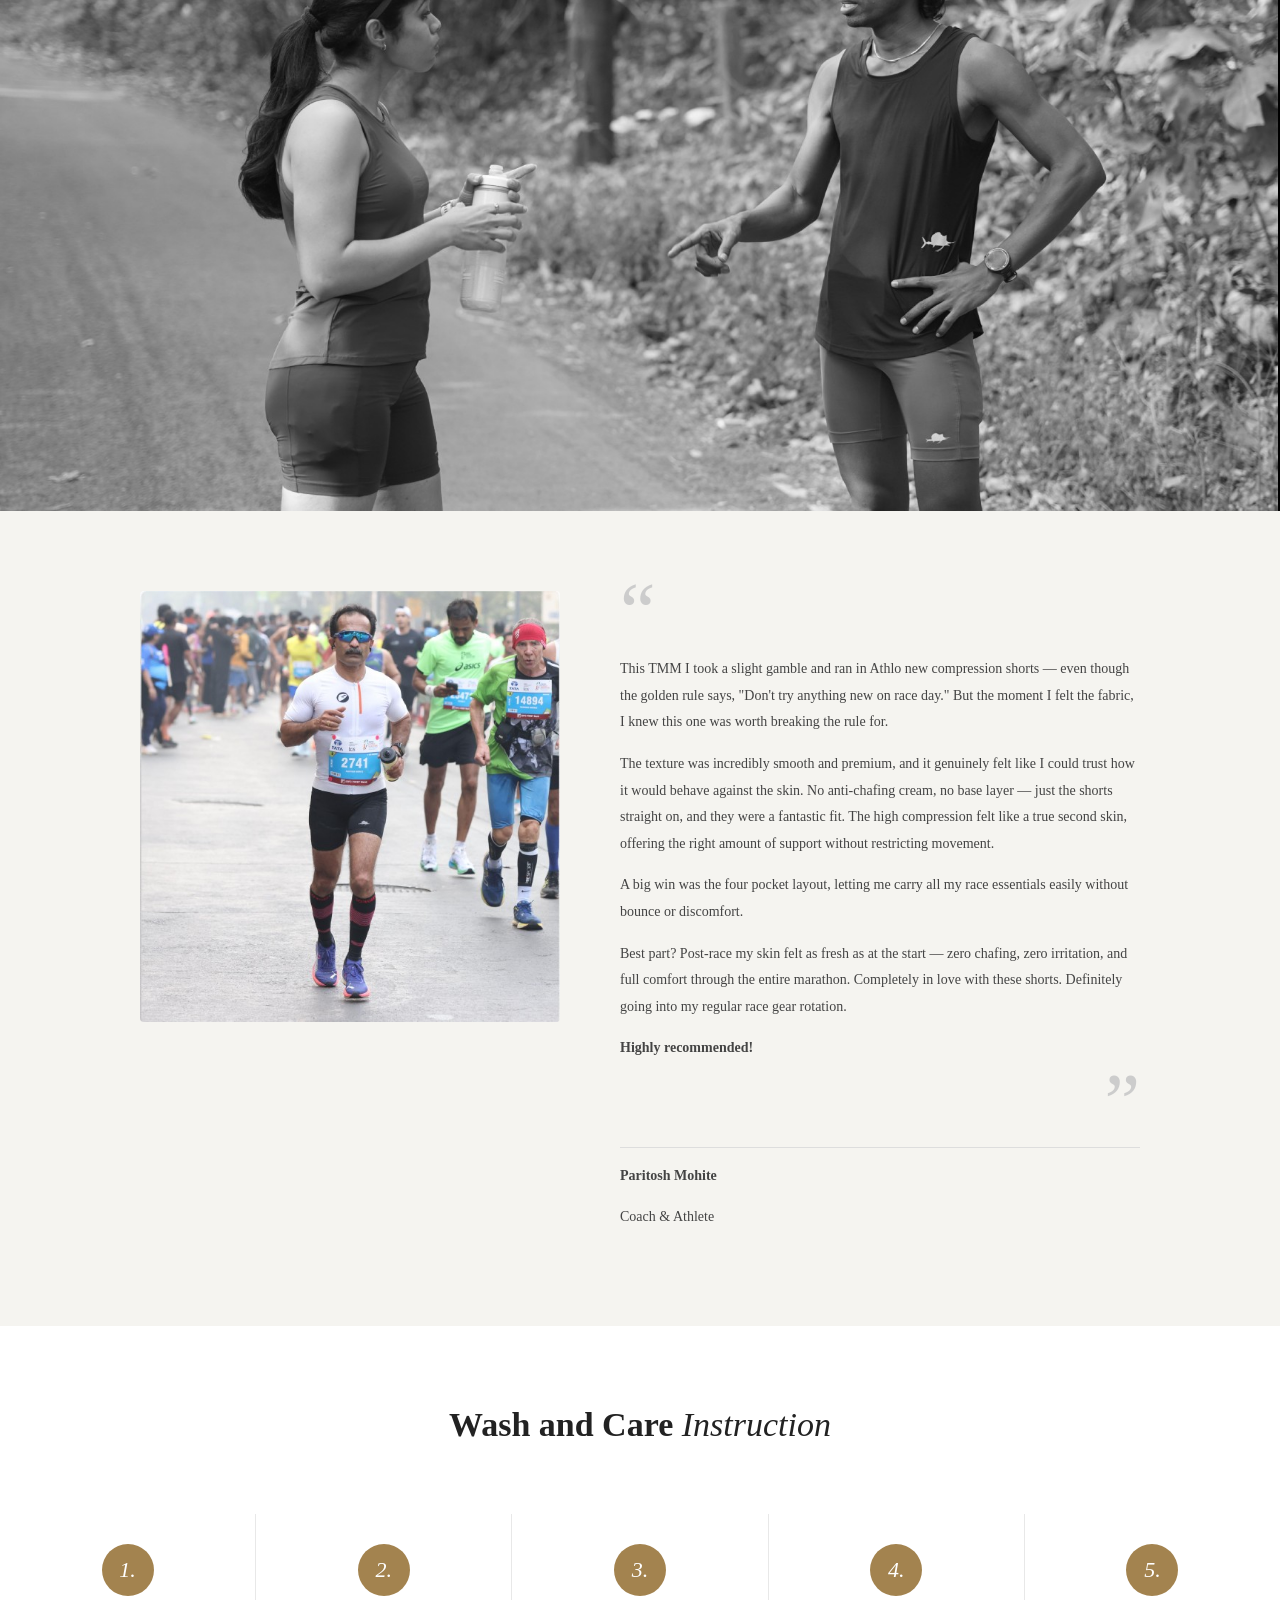
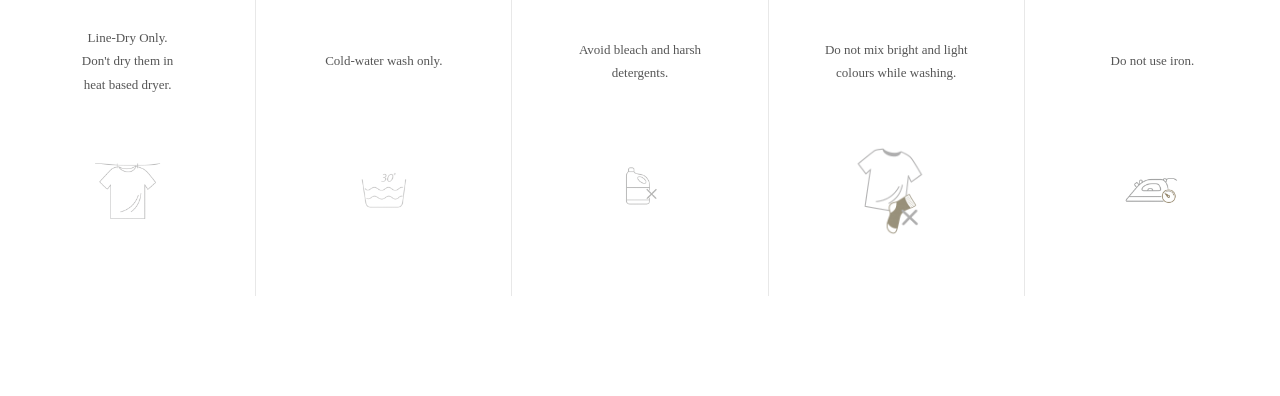
==== commit f2b5f1c8: "Double cascading arrow animation — fade in one after another then disappear" ====
--- a/test.html
+++ b/test.html
@@ -16,7 +16,10 @@
             <p class="category">MEN'S</p>
             <h1>Distance Running <span>TIGHTS</span></h1>
             <p class="subtitle">MID COMPRESSION</p>
-            <p class="arrow">&#8964;</p>
+            <div class="arrow-wrap">
+                <p class="arrow arrow1">&#8964;</p>
+                <p class="arrow arrow2">&#8964;</p>
+            </div>
         </div>
     </section>
 
--- a/style.css
+++ b/style.css
@@ -20,41 +20,68 @@
 
 .title {
     position: absolute;
-    bottom: 15%;
-    left: 8%;
+    bottom: 18%;
+    left: 6%;
     color: white;
-    text-shadow: 0 2px 8px rgba(0, 0, 0, 0.4);
+    text-shadow: 0 2px 10px rgba(0, 0, 0, 0.5);
 }
 
 .title .category {
-    font-size: 13px;
-    letter-spacing: 3px;
+    font-size: 15px;
+    letter-spacing: 2px;
     text-transform: uppercase;
-    margin-bottom: 10px;
-    opacity: 0.85;
+    font-style: italic;
+    margin-bottom: 12px;
+    opacity: 0.9;
 }
 
 .title h1 {
-    font-size: 62px;
-    font-weight: 300;
+    font-size: 64px;
+    font-weight: 400;
+    font-style: italic;
     line-height: 1.1;
-    margin-bottom: 15px;
+    margin-bottom: 20px;
+    white-space: nowrap;
 }
 
 .title h1 span {
-    font-style: italic;
+    font-style: normal;
+    font-weight: 700;
 }
 
 .title .subtitle {
-    font-size: 13px;
-    letter-spacing: 4px;
+    font-size: 14px;
+    letter-spacing: 5px;
     text-transform: uppercase;
-}
-
-.title .arrow {
-    font-size: 30px;
+    font-style: normal;
+    font-weight: 400;
+}
+
+.arrow-wrap {
     margin-top: 20px;
-    opacity: 0.7;
+    line-height: 0.7;
+}
+
+.arrow {
+    font-size: 28px;
+    display: block;
+    opacity: 0;
+    animation: cascadeFade 2s infinite;
+}
+
+.arrow1 {
+    animation-delay: 0s;
+}
+
+.arrow2 {
+    animation-delay: 0.4s;
+}
+
+@keyframes cascadeFade {
+    0%   { opacity: 0; }
+    30%  { opacity: 0.8; }
+    60%  { opacity: 0; }
+    100% { opacity: 0; }
 }
 
 .hero2 {
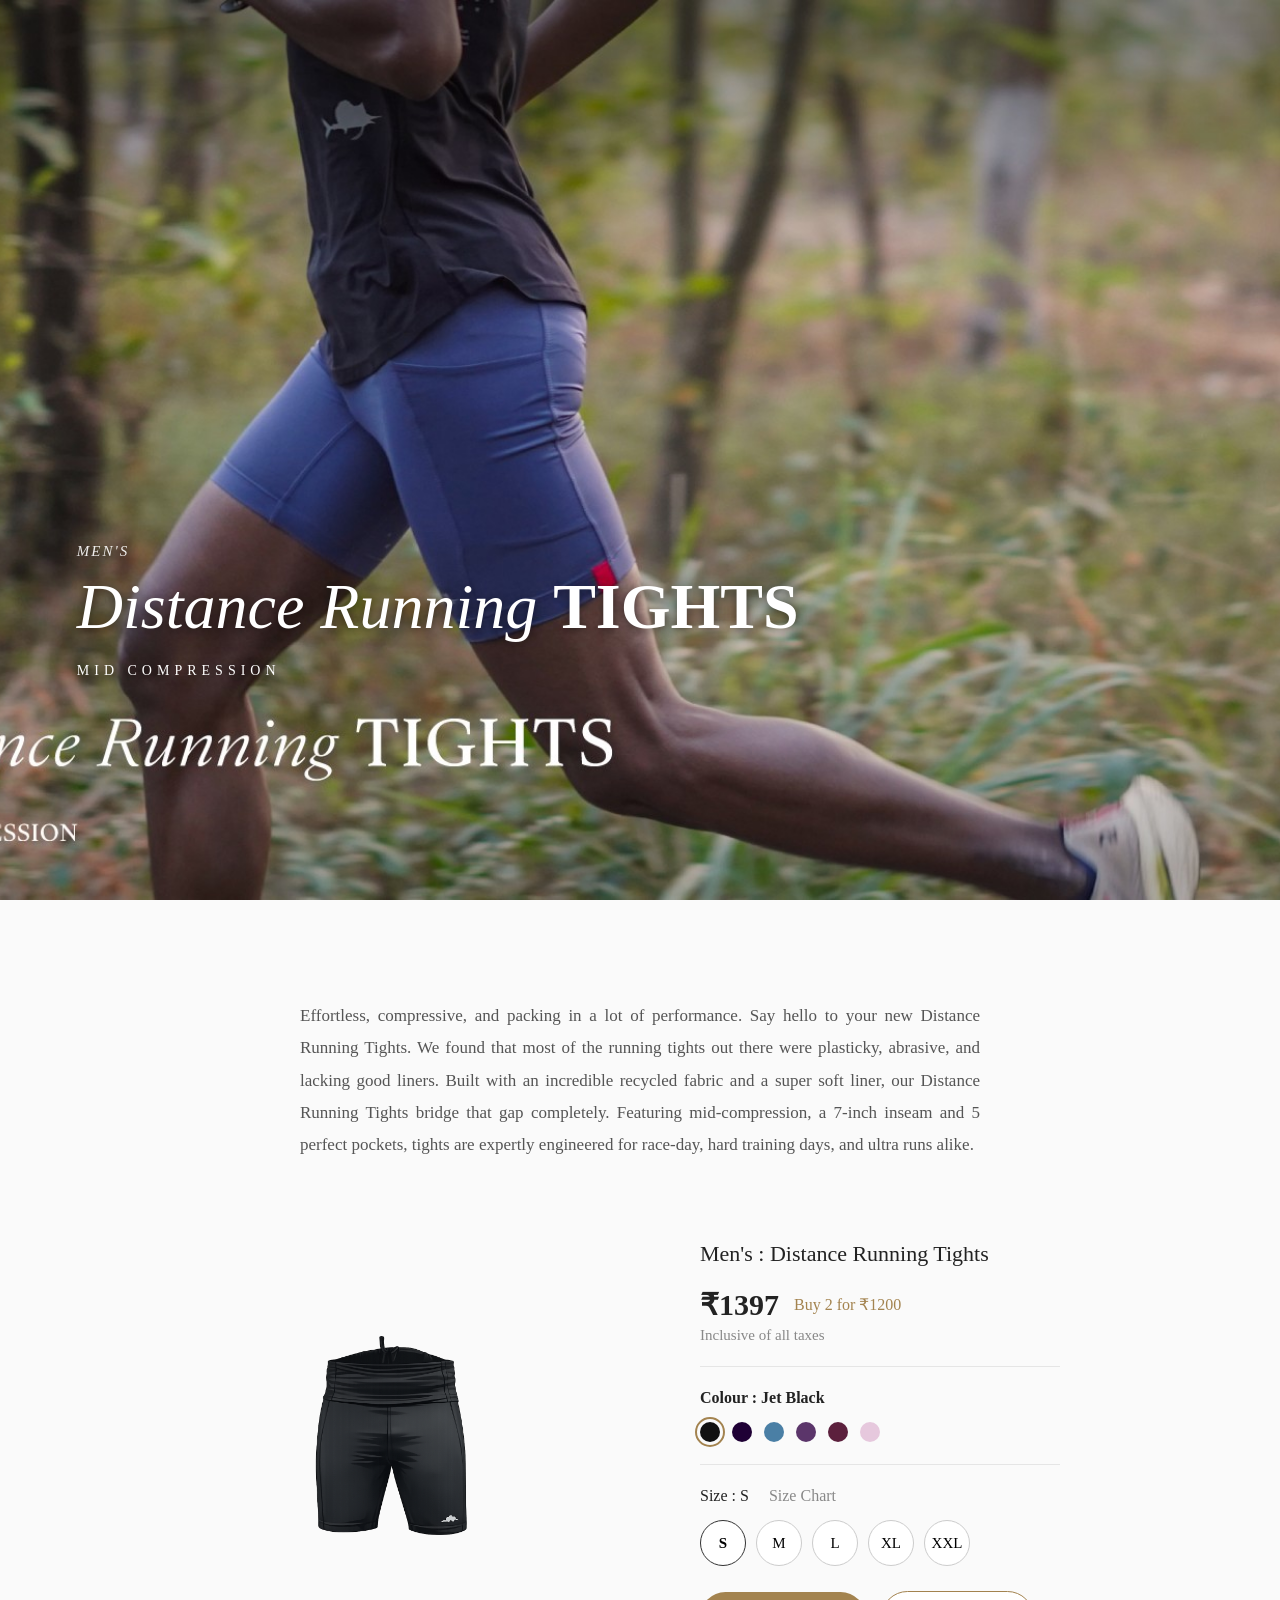
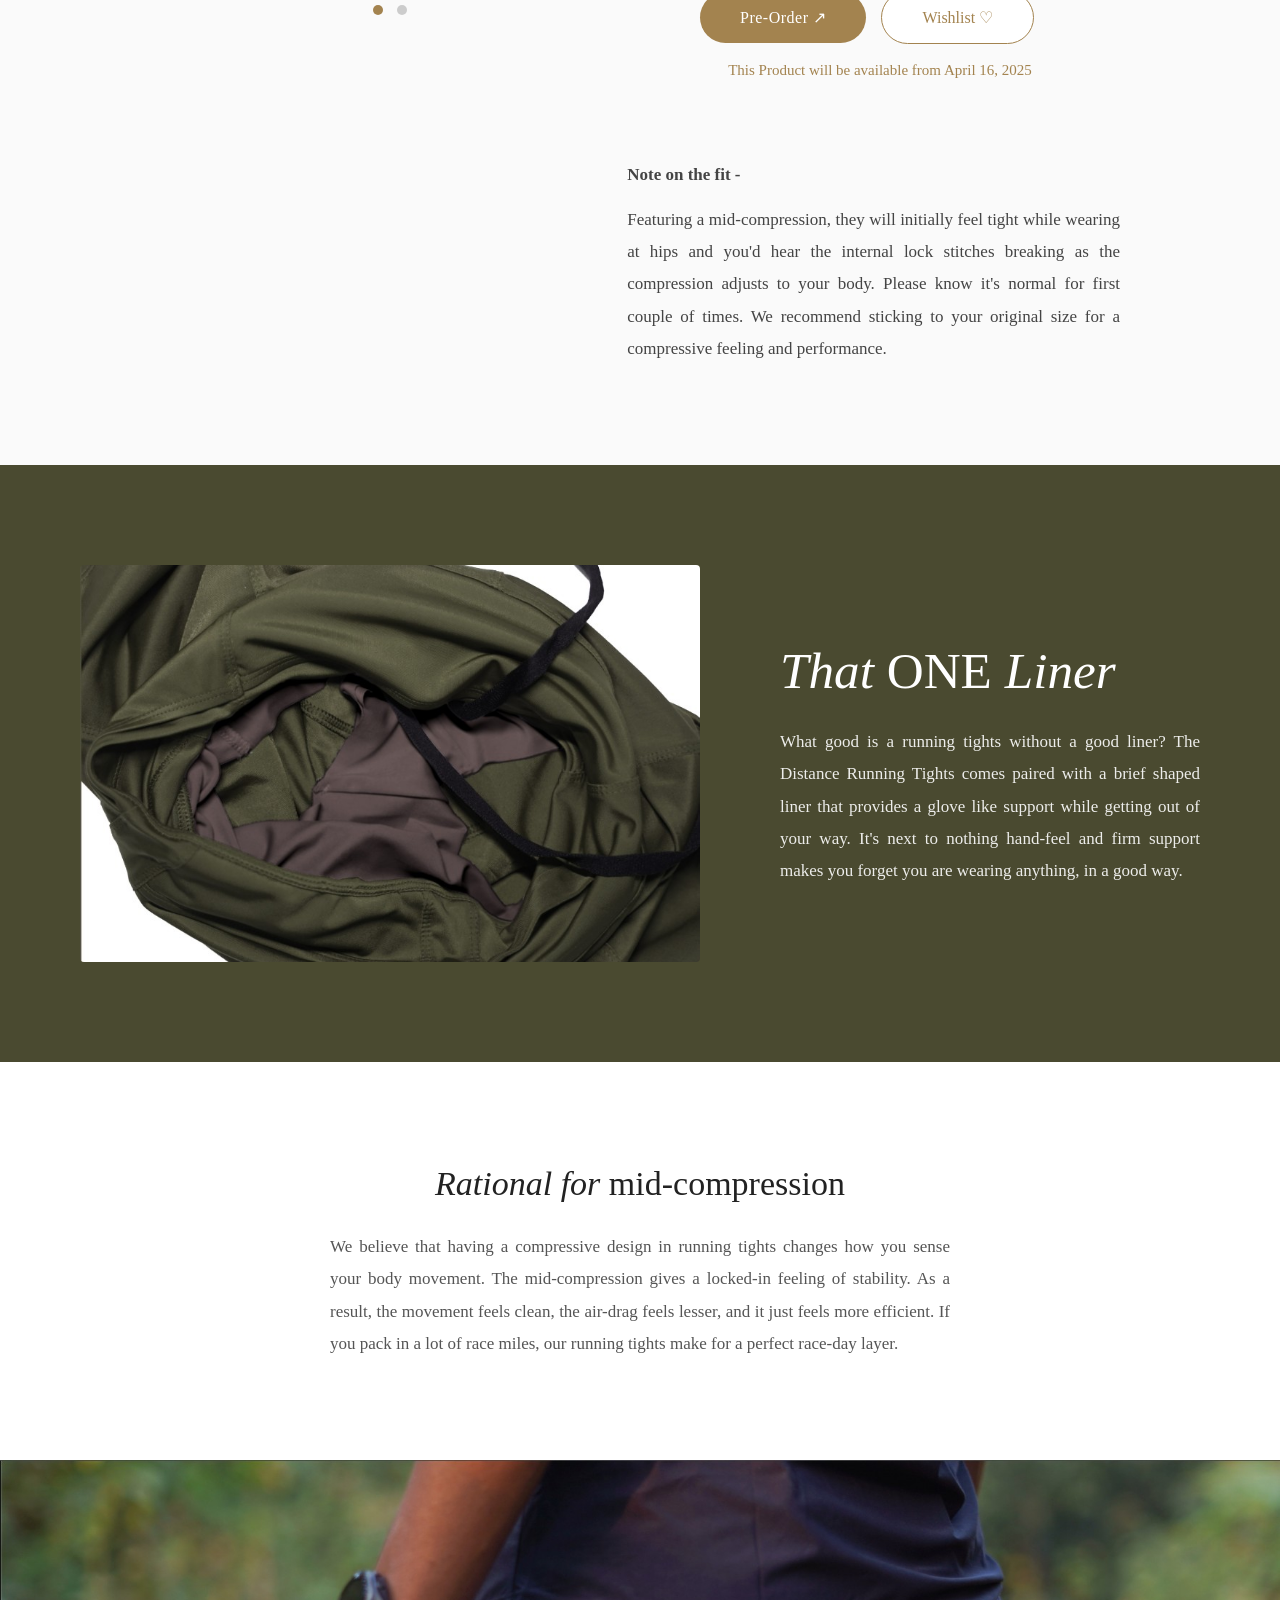
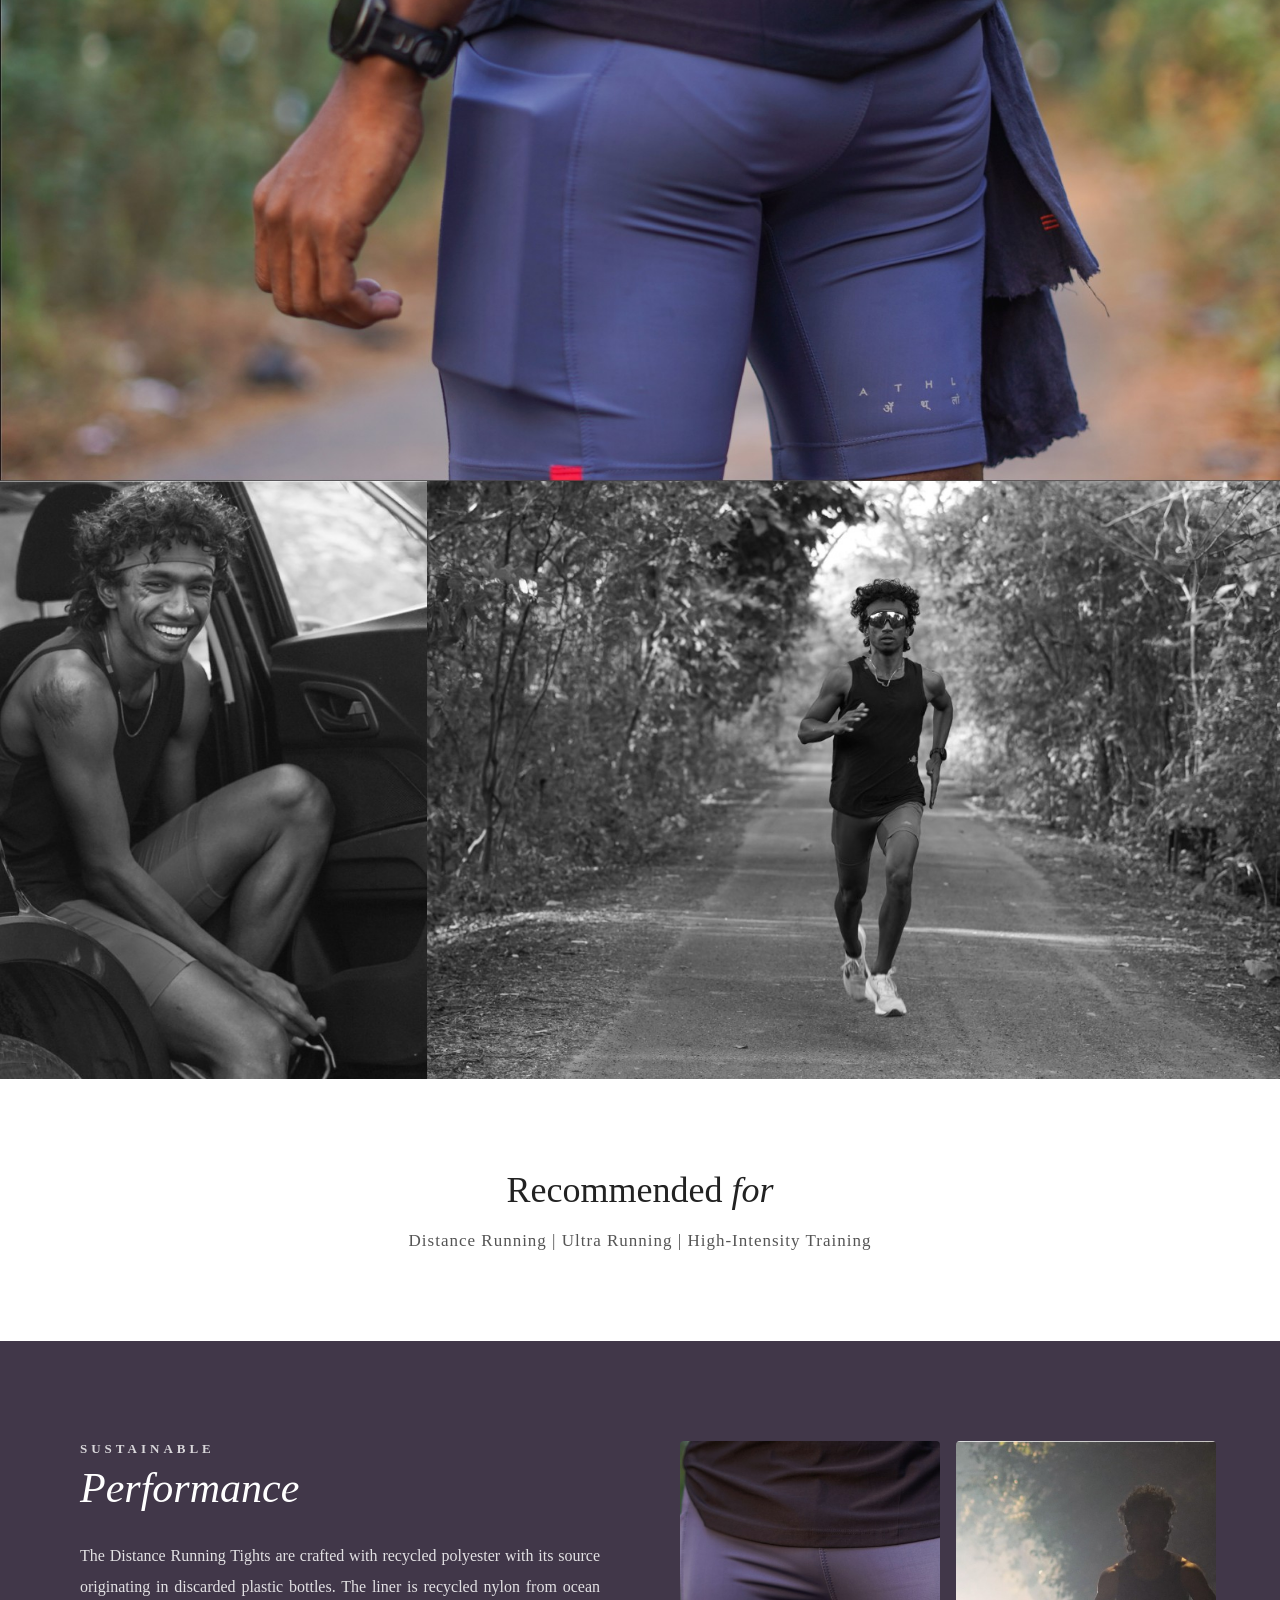
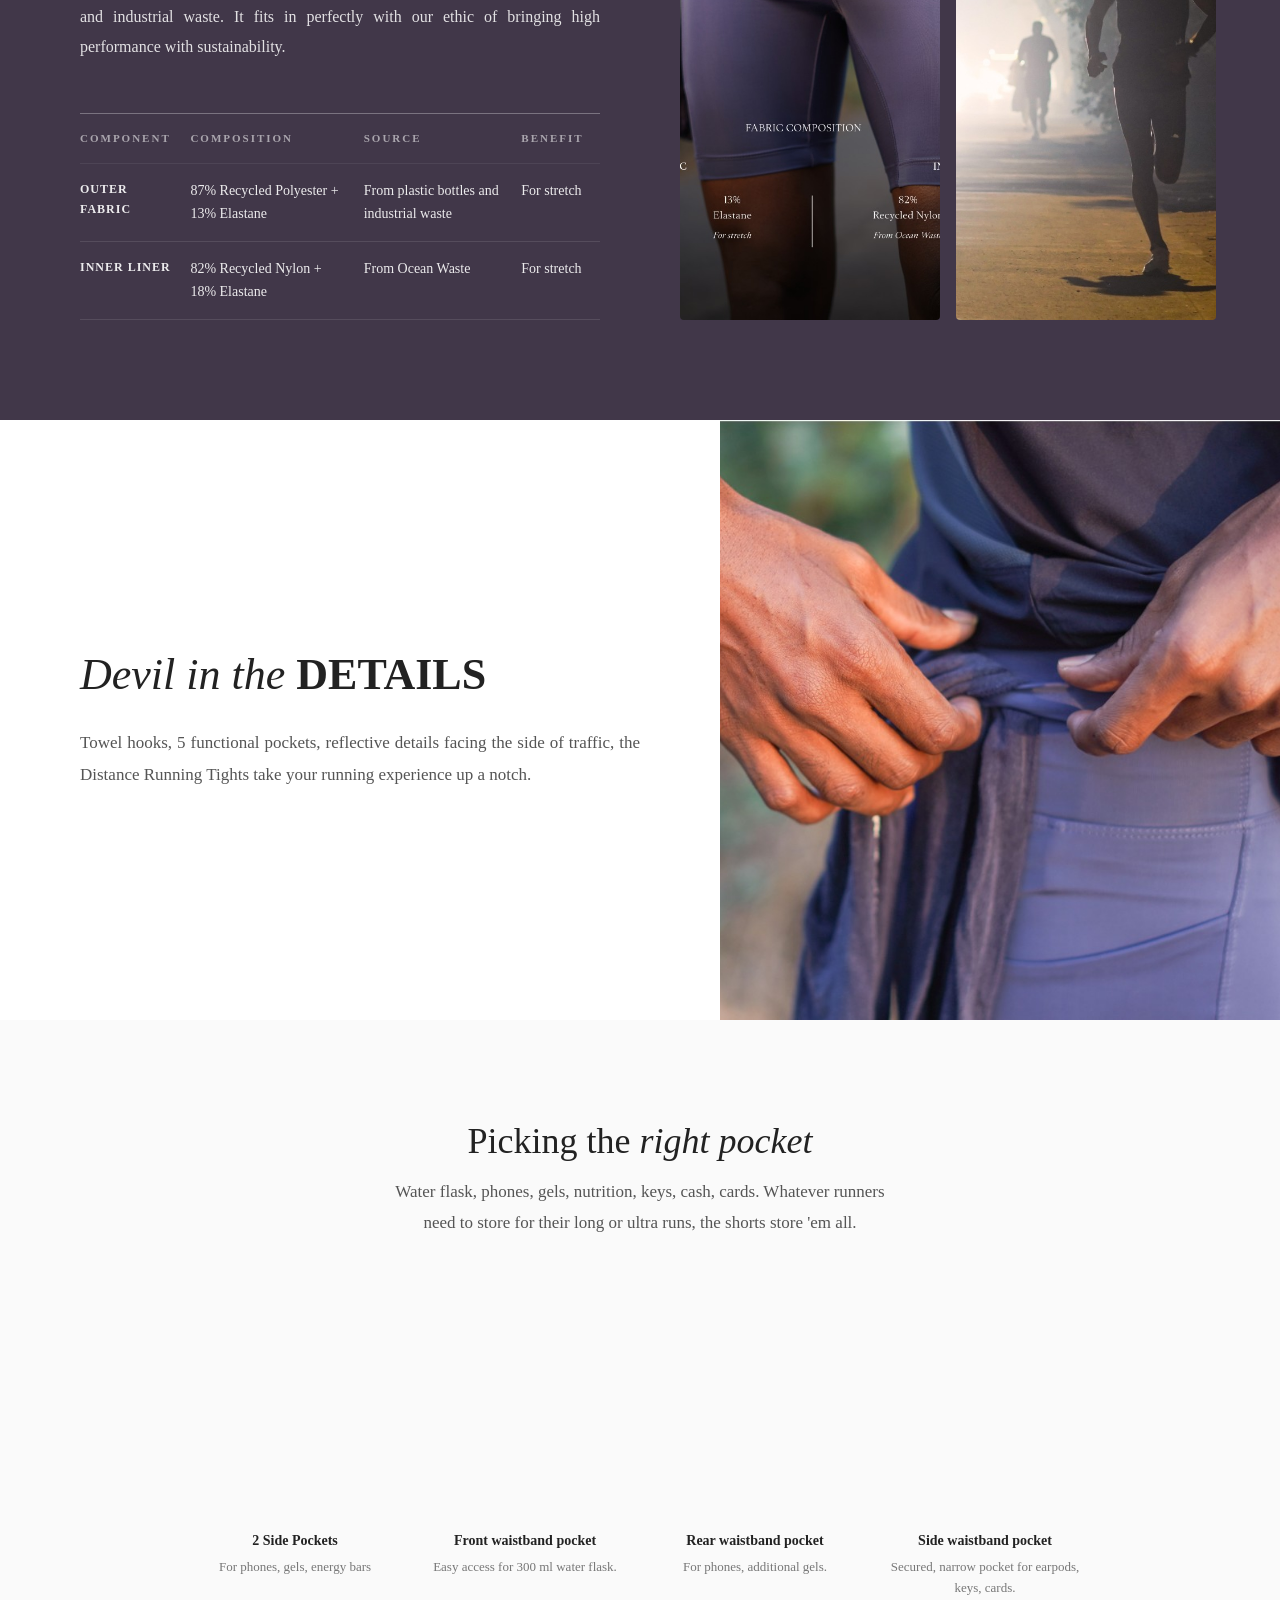
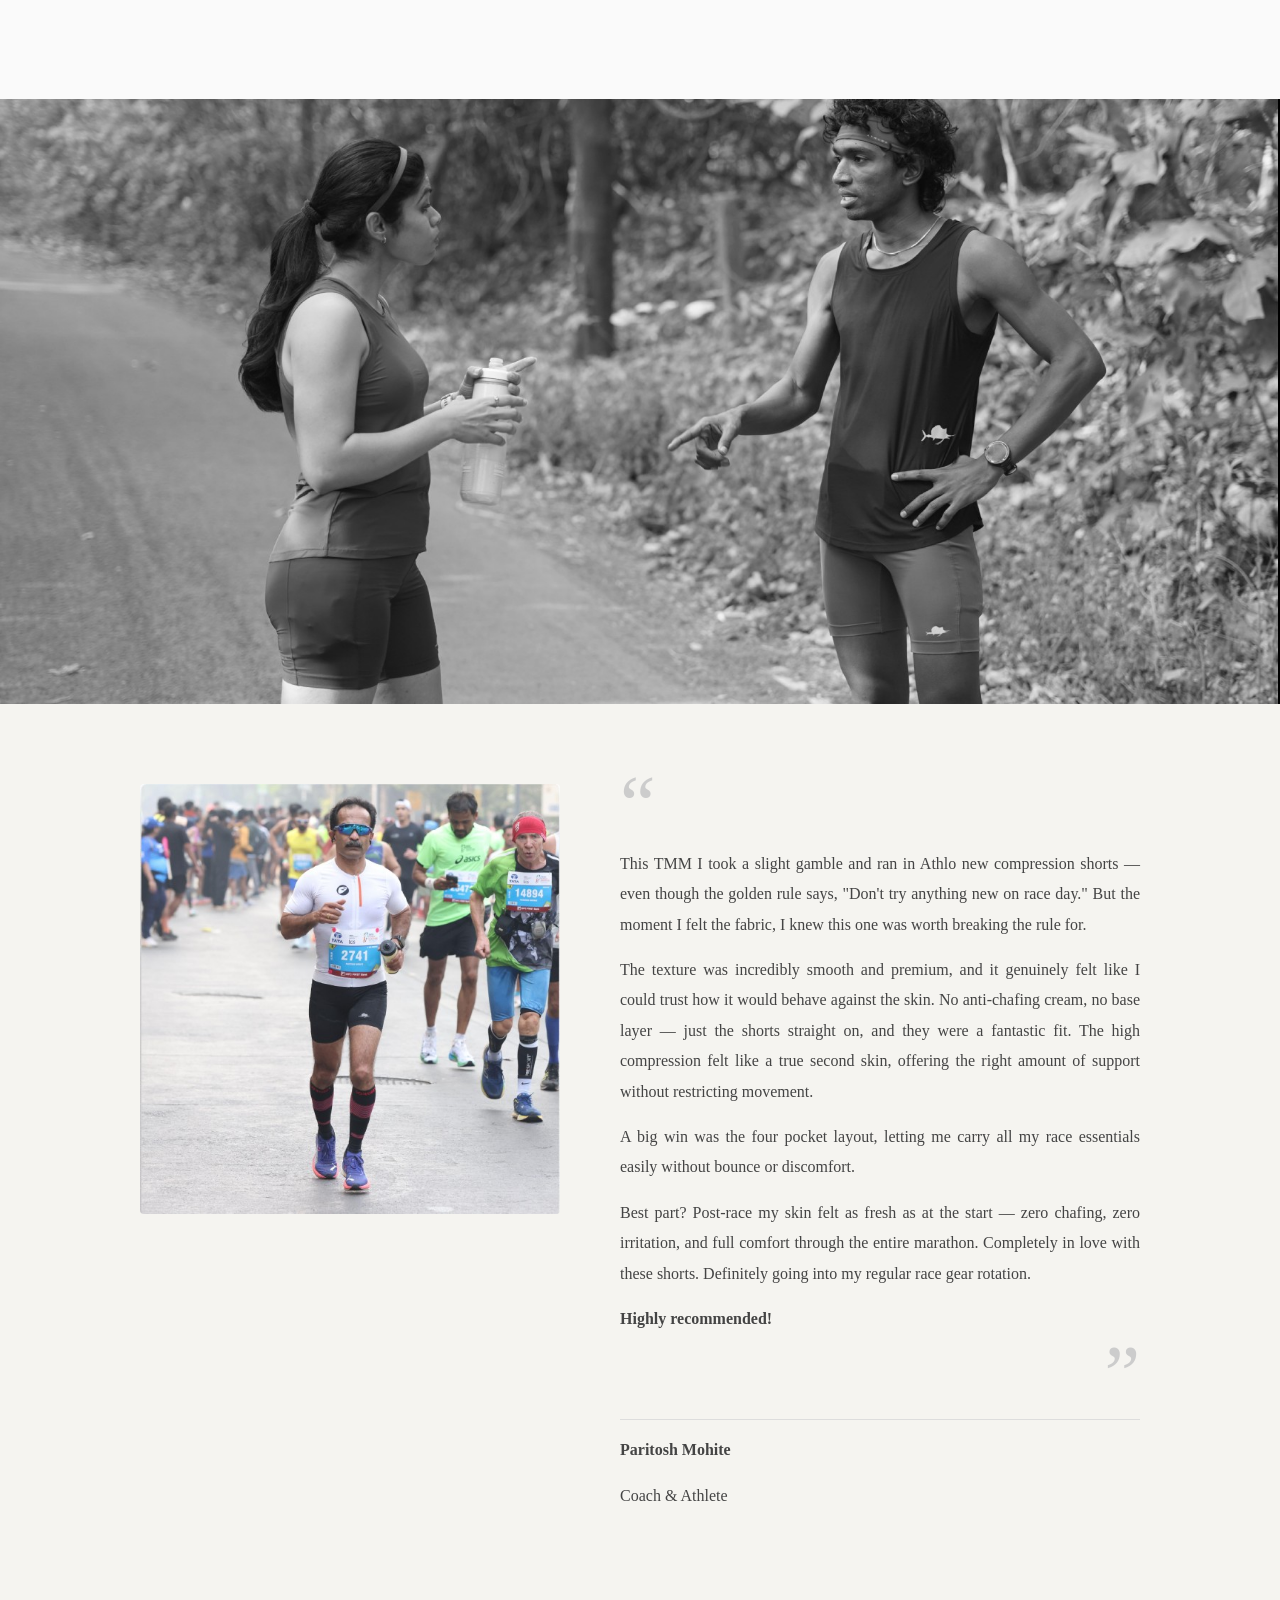
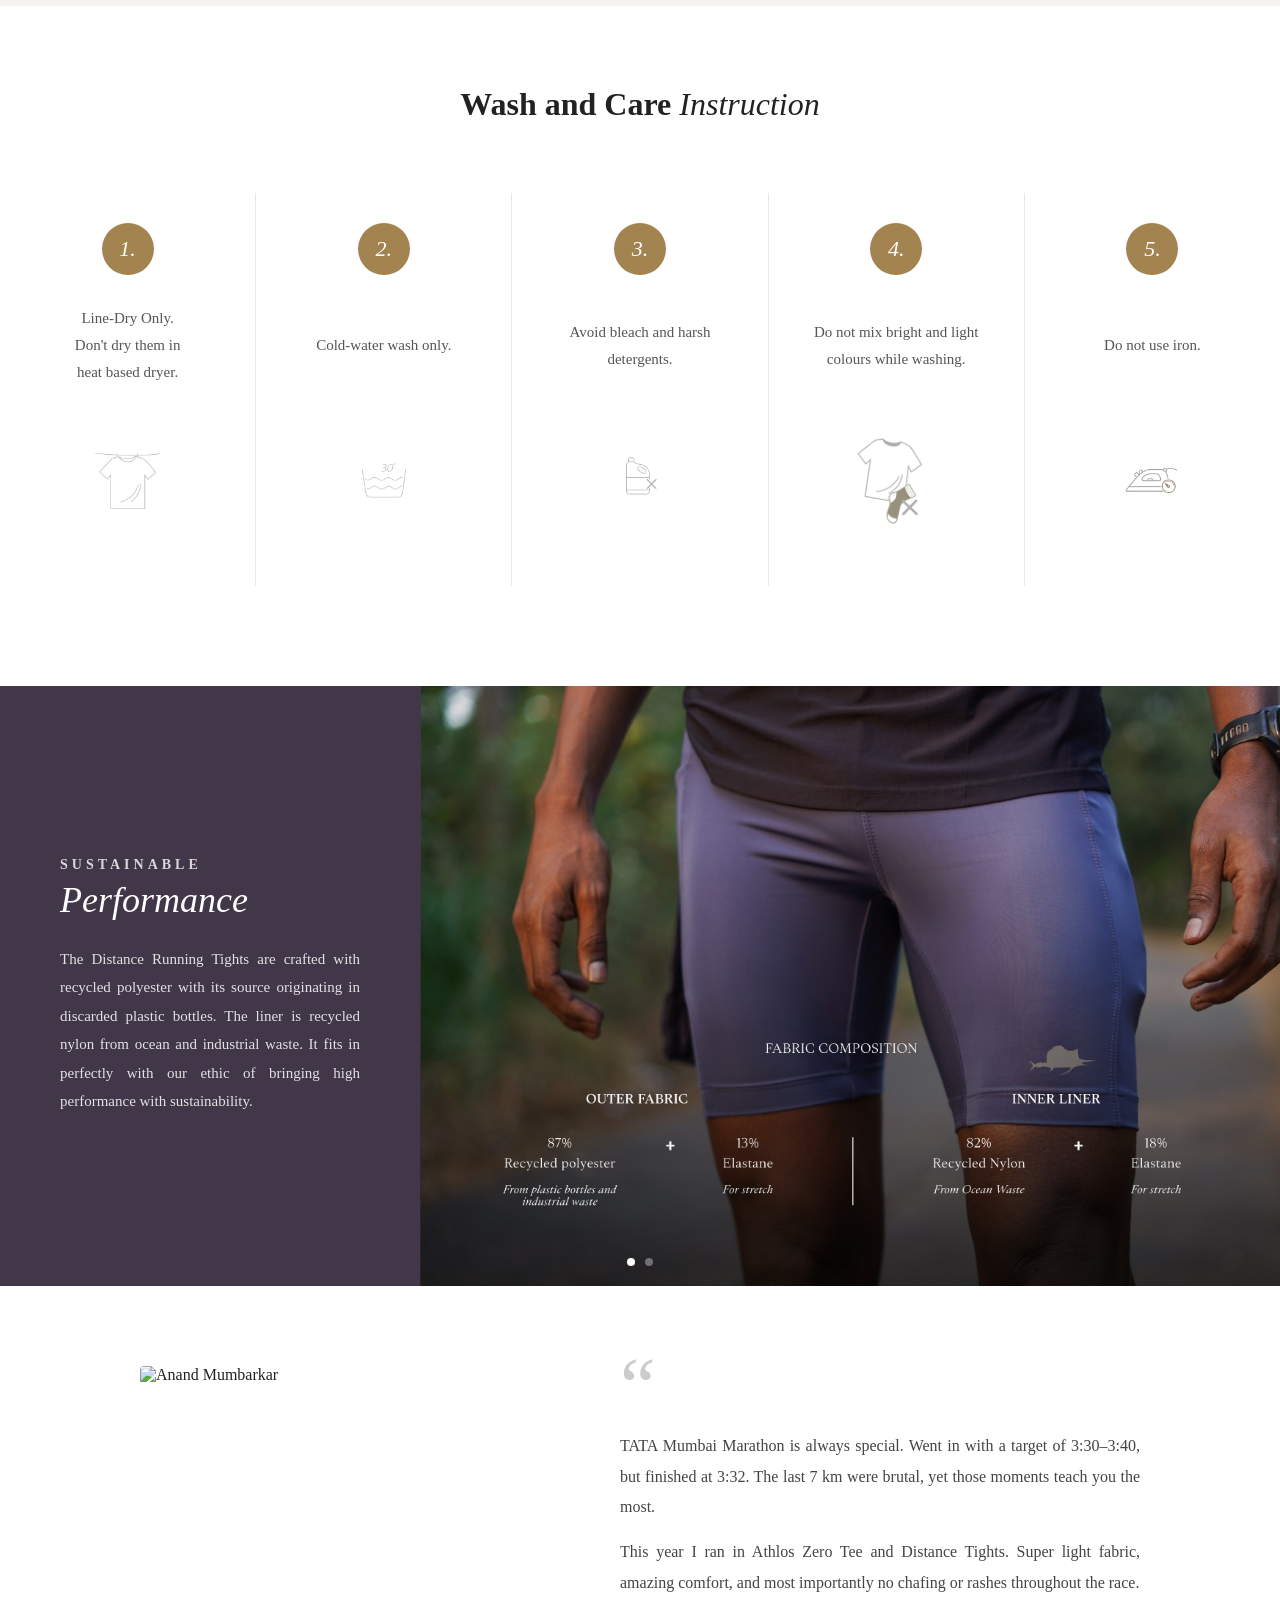
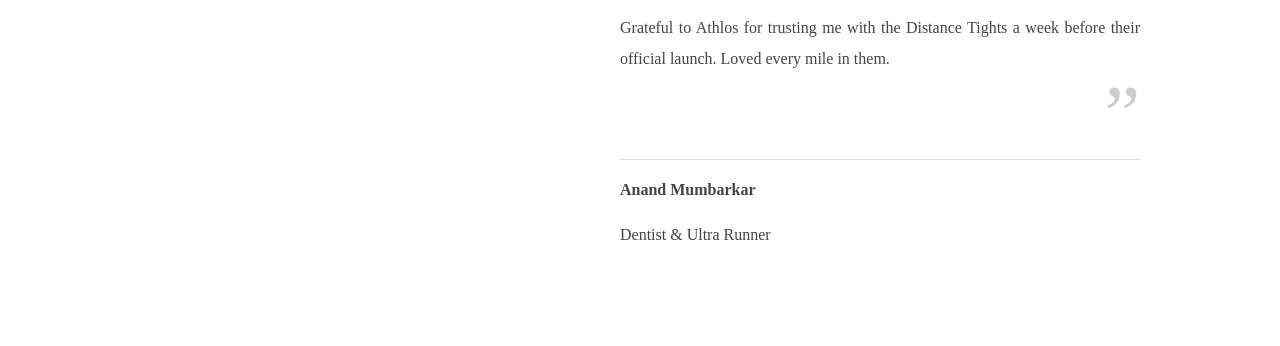
==== commit bca77716: "Add fabric table, Anand testimonial, proper carousel section — matches Figma structure" ====
--- a/test.html
+++ b/test.html
@@ -175,41 +175,46 @@
         </div>
     </section>
 
-    <!-- SECTION 8: SUSTAINABLE — horizontal scroll -->
+    <!-- SECTION 8: SUSTAINABLE PERFORMANCE — full section with fabric table -->
     <section class="hero8">
 
-        <div class="hero8-track">
-
-            <div class="s-text">
-                <h2>SUSTAINABLE</h2>
-                <h3><em>Performance</em></h3>
-                <p>
+        <div class="sus-inner">
+
+            <div class="sus-left">
+                <h2 class="sus-heading">SUSTAINABLE</h2>
+                <h3 class="sus-sub"><em>Performance</em></h3>
+                <p class="sus-copy">
                     The Distance Running Tights are crafted with recycled polyester
                     with its source originating in discarded plastic bottles. The liner
                     is recycled nylon from ocean and industrial waste. It fits in
                     perfectly with our ethic of bringing high performance with sustainability.
                 </p>
-            </div>
-
-            <div class="s-img1">
+
+                <div class="fabric-table">
+                    <div class="fabric-row fabric-header">
+                        <span>COMPONENT</span>
+                        <span>COMPOSITION</span>
+                        <span>SOURCE</span>
+                        <span>BENEFIT</span>
+                    </div>
+                    <div class="fabric-row">
+                        <span class="fabric-label">OUTER FABRIC</span>
+                        <span>87% Recycled Polyester + 13% Elastane</span>
+                        <span>From plastic bottles and industrial waste</span>
+                        <span>For stretch</span>
+                    </div>
+                    <div class="fabric-row">
+                        <span class="fabric-label">INNER LINER</span>
+                        <span>82% Recycled Nylon + 18% Elastane</span>
+                        <span>From Ocean Waste</span>
+                        <span>For stretch</span>
+                    </div>
+                </div>
+            </div>
+
+            <div class="sus-right">
                 <img src="image1.jpg" alt="Outer fabric detail">
-            </div>
-
-            <div class="s-img2">
                 <img src="image2.jpg" alt="Inner liner detail">
-            </div>
-
-            <div class="r-text">
-                <p class="reflect-small">Details that</p>
-                <h2>REFLECT <em>Well on you</em></h2>
-                <p>
-                    4 a.m. runs, midnight runs. The price we pay for maintaining
-                    a training-life balance is running in the dark, literally.
-                    And it becomes difficult for runners to be seen, especially
-                    in the darker hours. With a reflective graphic in the back
-                    and front, the Distance Running Tights ensure you are always
-                    spotted while running.
-                </p>
             </div>
 
         </div>
@@ -383,6 +388,95 @@
 
     </section>
 
+    <!-- SECTION 14: HORIZONTAL CAROUSEL — Sustainable + Reflect (2 slides) -->
+    <section class="hero14">
+
+        <div class="carousel-track">
+
+            <div class="c-slide c-sus">
+                <div class="c-sus-text">
+                    <h2>SUSTAINABLE</h2>
+                    <h3><em>Performance</em></h3>
+                    <p>
+                        The Distance Running Tights are crafted with recycled polyester
+                        with its source originating in discarded plastic bottles. The liner
+                        is recycled nylon from ocean and industrial waste. It fits in
+                        perfectly with our ethic of bringing high performance with sustainability.
+                    </p>
+                </div>
+                <div class="c-sus-img">
+                    <img src="image1.jpg" alt="Sustainable fabric detail">
+                </div>
+            </div>
+
+            <div class="c-slide c-reflect">
+                <div class="c-reflect-img">
+                    <img src="image2.jpg" alt="Reflective detail">
+                </div>
+                <div class="c-reflect-text">
+                    <p class="reflect-small">Details that</p>
+                    <h2>REFLECT <em>Well on you</em></h2>
+                    <p>
+                        4 a.m. runs, midnight runs. The price we pay for maintaining
+                        a training-life balance is running in the dark, literally.
+                        And it becomes difficult for runners to be seen, especially
+                        in the darker hours. With a reflective graphic in the back
+                        and front, the Distance Running Tights ensure you are always
+                        spotted while running.
+                    </p>
+                </div>
+            </div>
+
+        </div>
+
+        <div class="carousel-dots">
+            <span class="c-dot active-c-dot"></span>
+            <span class="c-dot"></span>
+        </div>
+
+    </section>
+
+    <!-- SECTION 15: TESTIMONIAL — Anand Mumbarkar -->
+    <section class="hero15">
+
+        <div class="testimonial-container">
+
+            <div class="testimonial-image">
+                <img src="anand.jpg" alt="Anand Mumbarkar">
+            </div>
+
+            <div class="testimonial-text">
+
+                <span class="quote-open">&#8220;</span>
+
+                <p>
+                    TATA Mumbai Marathon is always special.
+                    Went in with a target of 3:30–3:40, but finished at 3:32.
+                    The last 7 km were brutal, yet those moments teach you the most.
+                </p>
+                <p>
+                    This year I ran in Athlos Zero Tee and Distance Tights.
+                    Super light fabric, amazing comfort, and most importantly
+                    no chafing or rashes throughout the race.
+                </p>
+                <p>
+                    Grateful to Athlos for trusting me with the Distance Tights
+                    a week before their official launch. Loved every mile in them.
+                </p>
+
+                <span class="quote-close">&#8221;</span>
+
+                <div class="author">
+                    <p class="author-name">Anand Mumbarkar</p>
+                    <p class="author-role">Dentist &amp; Ultra Runner</p>
+                </div>
+
+            </div>
+
+        </div>
+
+    </section>
+
     <!-- JAVASCRIPT — colour and size selector interactivity -->
     <script>
 
@@ -402,6 +496,18 @@
             document.getElementById('selectedSize').textContent = clicked.textContent;
         }
 
+        var carousel = document.querySelector('.hero14');
+        if (carousel) {
+            carousel.addEventListener('scroll', function() {
+                var dots = document.querySelectorAll('.c-dot');
+                var scrolled = carousel.scrollLeft;
+                var width = carousel.offsetWidth;
+                var index = Math.round(scrolled / width);
+                dots.forEach(function(d) { d.classList.remove('active-c-dot'); });
+                if (dots[index]) { dots[index].classList.add('active-c-dot'); }
+            });
+        }
+
     </script>
 
 </body>
--- a/style.css
+++ b/style.css
@@ -5,7 +5,7 @@
 }
 
 body {
-    font-family: Georgia, serif;
+    font-family: "Times New Roman", Times, serif;
     background: white;
     color: #222;
 }
@@ -90,12 +90,12 @@
 }
 
 .description {
-    width: 600px;
+    width: 680px;
     margin: 0 auto 80px;
-    line-height: 1.8;
+    line-height: 1.9;
     color: #555;
-    text-align: center;
-    font-size: 15px;
+    text-align: justify;
+    font-size: 17px;
 }
 
 .product-row {
@@ -110,7 +110,7 @@
 }
 
 .left-side img {
-    width: 320px;
+    width: 420px;
     display: block;
     margin: 0 auto;
 }
@@ -133,11 +133,12 @@
 }
 
 .right-side {
-    width: 380px;
+    width: 400px;
+    padding-right: 40px;
 }
 
 .right-side h2 {
-    font-size: 20px;
+    font-size: 22px;
     font-weight: 400;
     margin-bottom: 20px;
 }
@@ -150,18 +151,18 @@
 }
 
 .main-price {
-    font-size: 26px;
+    font-size: 30px;
     font-weight: 600;
 }
 
 .offer {
-    font-size: 14px;
+    font-size: 16px;
     color: #a3834f;
 }
 
 .tax {
     color: #888;
-    font-size: 13px;
+    font-size: 15px;
     margin-bottom: 20px;
 }
 
@@ -211,7 +212,7 @@
     gap: 20px;
     align-items: center;
     margin-bottom: 15px;
-    font-size: 14px;
+    font-size: 16px;
 }
 
 .size-header a {
@@ -225,14 +226,14 @@
 }
 
 .size-btn {
-    width: 40px;
-    height: 40px;
+    width: 46px;
+    height: 46px;
     border-radius: 50%;
     border: 1px solid #ccc;
     background: white;
     cursor: pointer;
-    font-size: 13px;
-    font-family: Georgia, serif;
+    font-size: 15px;
+    font-family: "Times New Roman", Times, serif;
     transition: border-color 0.2s, background 0.2s;
 }
 
@@ -256,11 +257,11 @@
     background: #a3834f;
     color: white;
     border: none;
-    padding: 14px 36px;
+    padding: 16px 40px;
     border-radius: 30px;
     cursor: pointer;
-    font-size: 14px;
-    font-family: Georgia, serif;
+    font-size: 16px;
+    font-family: "Times New Roman", Times, serif;
     display: flex;
     align-items: center;
     gap: 8px;
@@ -275,11 +276,11 @@
     background: white;
     border: 1px solid #a3834f;
     color: #a3834f;
-    padding: 14px 36px;
+    padding: 16px 40px;
     border-radius: 30px;
     cursor: pointer;
-    font-size: 14px;
-    font-family: Georgia, serif;
+    font-size: 16px;
+    font-family: "Times New Roman", Times, serif;
     display: flex;
     align-items: center;
     gap: 8px;
@@ -291,21 +292,22 @@
 
 .availability {
     margin-top: 18px;
-    font-size: 13px;
+    font-size: 15px;
     color: #a3834f;
     text-align: center;
 }
 
 .note {
-    width: 600px;
-    margin: 100px auto 0;
-    line-height: 1.8;
-    font-size: 15px;
+    width: 44%;
+    margin: 80px 80px 0 auto;
+    line-height: 1.9;
+    font-size: 17px;
     color: #444;
+    text-align: justify;
 }
 
 .note h4 {
-    font-size: 15px;
+    font-size: 17px;
     margin-bottom: 12px;
     font-weight: 600;
 }
@@ -352,9 +354,10 @@
 }
 
 .feature-text p {
-    font-size: 16px;
+    font-size: 17px;
     line-height: 1.9;
     opacity: 0.9;
+    text-align: justify;
 }
 
 .hero4 {
@@ -381,9 +384,10 @@
 }
 
 .content p {
-    font-size: 15px;
+    font-size: 17px;
     line-height: 1.9;
     color: #555;
+    text-align: justify;
 }
 
 .hero5 {
@@ -439,120 +443,272 @@
 }
 
 .recommended p {
-    font-size: 15px;
+    font-size: 17px;
     color: #555;
     letter-spacing: 1px;
 }
 
+/* =============================================
+   SECTION 8 — SUSTAINABLE PERFORMANCE
+   Full-width section with fabric composition table
+   ============================================= */
 .hero8 {
-    background: #2d2040;
+    background: #413749;
+    padding: 100px 80px;
+    color: white;
+}
+
+.sus-inner {
+    display: flex;
+    gap: 80px;
+    align-items: flex-start;
+    max-width: 1280px;
+    margin: 0 auto;
+}
+
+.sus-left {
+    flex: 1;
+}
+
+.sus-heading {
+    font-size: 13px;
+    letter-spacing: 4px;
+    font-weight: 700;
+    margin-bottom: 6px;
+    opacity: 0.8;
+}
+
+.sus-sub {
+    font-size: 42px;
+    font-weight: 300;
+    line-height: 1.2;
+    margin-bottom: 28px;
+}
+
+.sus-sub em {
+    font-style: italic;
+}
+
+.sus-copy {
+    font-size: 16px;
+    line-height: 1.9;
+    opacity: 0.85;
+    margin-bottom: 50px;
+    text-align: justify;
+}
+
+/* Fabric composition table */
+.fabric-table {
+    border-top: 1px solid rgba(255, 255, 255, 0.3);
+}
+
+.fabric-row {
+    display: grid;
+    grid-template-columns: 1.2fr 2fr 1.8fr 1fr;
+    gap: 16px;
+    padding: 16px 0;
+    border-bottom: 1px solid rgba(255, 255, 255, 0.12);
+    font-size: 14px;
+    line-height: 1.6;
+    opacity: 0.9;
+}
+
+.fabric-header {
+    font-size: 11px;
+    letter-spacing: 2px;
+    opacity: 0.55;
+    font-weight: 600;
+    text-transform: uppercase;
+}
+
+.fabric-label {
+    font-weight: 700;
+    letter-spacing: 1px;
+    font-size: 12px;
+    opacity: 1;
+}
+
+.sus-right {
+    flex: 1;
+    display: flex;
+    gap: 16px;
+    align-self: stretch;
+}
+
+.sus-right img {
+    flex: 1;
+    width: 50%;
+    height: 100%;
+    display: block;
+    object-fit: cover;
+    border-radius: 4px;
+}
+
+/* =============================================
+   SECTION 14 — HORIZONTAL CAROUSEL
+   2 slides: Sustainable + Reflect
+   ============================================= */
+.hero14 {
+    background: #413749;
     overflow-x: auto;
     scroll-snap-type: x mandatory;
     -webkit-overflow-scrolling: touch;
     scrollbar-width: none;
-}
-
-.hero8::-webkit-scrollbar {
+    position: relative;
+}
+
+.hero14::-webkit-scrollbar {
     display: none;
 }
 
-.hero8-track {
-    display: flex;
+.carousel-track {
+    display: flex;
+    width: max-content;
+}
+
+.c-slide {
+    width: 100vw;
     height: 600px;
-    width: max-content;
-}
-
-.s-text {
-    flex: 0 0 360px;
+    display: flex;
+    scroll-snap-align: start;
+    flex-shrink: 0;
+}
+
+/* Slide 1 — Sustainable */
+.c-sus {
+    background: #413749;
+}
+
+.c-sus-text {
+    flex: 0 0 420px;
     color: white;
-    padding: 50px 50px;
+    padding: 60px 60px;
     display: flex;
     flex-direction: column;
     justify-content: center;
-    scroll-snap-align: start;
-}
-
-.s-text h2 {
-    font-size: 24px;
-    letter-spacing: 3px;
+}
+
+.c-sus-text h2 {
+    font-size: 14px;
+    letter-spacing: 4px;
     font-weight: 700;
-    margin-bottom: 5px;
-}
-
-.s-text h3 {
-    font-size: 22px;
+    margin-bottom: 6px;
+    opacity: 0.8;
+}
+
+.c-sus-text h3 {
+    font-size: 36px;
     font-weight: 300;
-    margin-bottom: 20px;
-}
-
-.s-text h3 em {
+    margin-bottom: 24px;
+}
+
+.c-sus-text h3 em {
     font-style: italic;
 }
 
-.s-text p {
-    font-size: 13px;
+.c-sus-text p {
+    font-size: 15px;
     line-height: 1.9;
     opacity: 0.85;
-}
-
-.s-img1 {
-    flex: 0 0 420px;
-    scroll-snap-align: start;
-}
-
-.s-img1 img {
+    text-align: justify;
+}
+
+.c-sus-img {
+    flex: 1;
+}
+
+.c-sus-img img {
     width: 100%;
     height: 100%;
     display: block;
     object-fit: cover;
 }
 
-.s-img2 {
-    flex: 0 0 420px;
-    scroll-snap-align: start;
-}
-
-.s-img2 img {
+/* Slide 2 — Reflect */
+.c-reflect {
+    background: #2d2040;
+}
+
+.c-reflect-img {
+    flex: 1;
+}
+
+.c-reflect-img img {
     width: 100%;
     height: 100%;
     display: block;
     object-fit: cover;
 }
 
-.r-text {
-    flex: 0 0 360px;
-    scroll-snap-align: start;
+.c-reflect-text {
+    flex: 0 0 420px;
     color: white;
-    padding: 50px 40px;
+    padding: 60px 60px;
     display: flex;
     flex-direction: column;
     justify-content: center;
 }
 
 .reflect-small {
-    font-size: 13px;
+    font-size: 14px;
     font-weight: 400;
     margin-bottom: 8px;
     opacity: 0.75;
 }
 
-.r-text h2 {
-    font-size: 36px;
+.c-reflect-text h2 {
+    font-size: 38px;
     font-weight: 700;
     line-height: 1.2;
-    margin-bottom: 20px;
-}
-
-.r-text h2 em {
+    margin-bottom: 24px;
+}
+
+.c-reflect-text h2 em {
     font-style: italic;
     font-weight: 300;
 }
 
-.r-text p {
-    font-size: 13px;
+.c-reflect-text p {
+    font-size: 15px;
     line-height: 1.9;
     opacity: 0.85;
-}
+    text-align: justify;
+}
+
+/* Carousel dots */
+.carousel-dots {
+    position: absolute;
+    bottom: 20px;
+    left: 50%;
+    transform: translateX(-50%);
+    display: flex;
+    gap: 10px;
+}
+
+.c-dot {
+    width: 8px;
+    height: 8px;
+    border-radius: 50%;
+    background: rgba(255, 255, 255, 0.35);
+    cursor: pointer;
+    transition: background 0.3s;
+}
+
+.active-c-dot {
+    background: white;
+}
+
+/* =============================================
+   SECTION 15 — TESTIMONIAL: ANAND MUMBARKAR
+   ============================================= */
+.hero15 {
+    padding: 80px;
+    background: white;
+}
+
+/* Reuses .testimonial-container, .testimonial-image, .testimonial-text,
+   .quote-open, .quote-close, .author, .author-name, .author-role
+   — all already defined for hero12 */
 
 .hero9 {
     display: flex;
@@ -582,9 +738,10 @@
 }
 
 .devil-text p {
-    font-size: 15px;
+    font-size: 17px;
     line-height: 1.9;
     color: #555;
+    text-align: justify;
 }
 
 .devil-image {
@@ -619,7 +776,7 @@
 }
 
 .pocket-header p {
-    font-size: 15px;
+    font-size: 17px;
     color: #555;
     line-height: 1.8;
     max-width: 500px;
@@ -715,10 +872,11 @@
 }
 
 .testimonial-text p {
-    font-size: 14px;
+    font-size: 16px;
     line-height: 1.9;
     color: #444;
     margin-bottom: 15px;
+    text-align: justify;
 }
 
 .author {
@@ -784,7 +942,7 @@
     background: #a3834f;
     color: white;
     font-size: 22px;
-    font-family: Georgia, serif;
+    font-family: "Times New Roman", Times, serif;
     display: flex;
     justify-content: center;
     align-items: center;
@@ -796,7 +954,7 @@
 }
 
 .care-label {
-    font-size: 13px;
+    font-size: 15px;
     line-height: 1.8;
     color: #555;
     flex: 1;
@@ -820,3 +978,377 @@
     height: 120px;
     object-fit: contain;
 }
+
+/* =============================================
+   MEDIUM SCREENS — 768px to 1100px
+   Prevents hero2 from breaking on laptops/tablets in landscape
+   ============================================= */
+@media (max-width: 1100px) and (min-width: 769px) {
+    .hero2 {
+        padding: 80px 40px;
+    }
+    .product-row {
+        gap: 50px;
+    }
+    .left-side img {
+        width: 300px;
+    }
+    .right-side {
+        width: 320px;
+        padding-right: 10px;
+    }
+    .description {
+        width: 100%;
+    }
+    .note {
+        width: 55%;
+        margin-right: 40px;
+    }
+    .sus-inner {
+        gap: 40px;
+    }
+}
+
+/* =============================================
+   INDUSTRY-STANDARD RESPONSIVE CSS
+   Uses clamp() for fluid type & spacing.
+   Breakpoints: 480px (phones), 768px (tablets)
+   ============================================= */
+
+/* --- GLOBAL: prevent horizontal overflow on all screens --- */
+html, body {
+    overflow-x: hidden;
+}
+
+/* --- FLUID TYPOGRAPHY on all screen sizes (desktop included) ---
+   clamp(min, preferred, max)
+   preferred = viewport-relative value that scales smoothly        */
+.title h1         { font-size: clamp(28px, 5vw, 64px); }
+.feature-text h2  { font-size: clamp(28px, 4vw, 52px); }
+.content h1       { font-size: clamp(22px, 3vw, 34px); }
+.recommended h2   { font-size: clamp(22px, 3vw, 36px); }
+.devil-text h2    { font-size: clamp(26px, 3.5vw, 44px); }
+.pocket-header h2 { font-size: clamp(22px, 3vw, 36px); }
+.care-header h2   { font-size: clamp(22px, 2.5vw, 34px); }
+.r-text h2        { font-size: clamp(22px, 3vw, 36px); }
+
+/* --- FIX: hero must clip overflowing text on small screens --- */
+.hero {
+    overflow: hidden;
+}
+
+/* =============================================
+   TABLET — 768px and below
+   ============================================= */
+@media (max-width: 768px) {
+
+    /* --- HERO 1 --- */
+    .hero {
+        background-position: 65% center;
+    }
+
+    .title {
+        bottom: 14%;
+        left: 5%;
+        right: 5%;
+    }
+
+    .title h1 {
+        white-space: nowrap;
+        font-size: clamp(20px, 6.5vw, 40px);
+    }
+
+    .title .category {
+        font-size: 12px;
+        letter-spacing: 2px;
+    }
+
+    .title .subtitle {
+        font-size: 11px;
+        letter-spacing: 3px;
+    }
+
+    /* --- HERO 2: PRODUCT --- */
+    .hero2 {
+        padding: clamp(30px, 6vw, 60px) clamp(16px, 5vw, 40px);
+    }
+
+    .description {
+        width: 100%;
+        margin-bottom: 36px;
+        font-size: 14px;
+    }
+
+    .product-row {
+        flex-direction: column;
+        gap: 36px;
+    }
+
+    .left-side img {
+        width: 80%;
+    }
+
+    .right-side {
+        width: 100%;
+    }
+
+    .buttons {
+        flex-direction: column;
+        align-items: stretch;
+    }
+
+    .preorder,
+    .wishlist {
+        justify-content: center;
+        padding: 16px 20px;
+        min-height: 52px;          /* touch-friendly — min 44px */
+    }
+
+    .note {
+        width: 100%;
+        margin-top: 40px;
+    }
+
+    /* --- HERO 3: LINER --- */
+    .hero3 {
+        padding: clamp(40px, 7vw, 80px) clamp(20px, 5vw, 50px);
+    }
+
+    .feature-container {
+        flex-direction: column;
+        gap: 32px;
+    }
+
+    .feature-text {
+        max-width: 100%;
+    }
+
+    .feature-text p {
+        font-size: 15px;
+    }
+
+    /* --- HERO 4: MID COMPRESSION --- */
+    .hero4 {
+        padding: clamp(40px, 7vw, 80px) clamp(20px, 5vw, 40px);
+    }
+
+    .content {
+        width: 100%;
+    }
+
+    /* --- HERO 5: IMAGE ROWS --- */
+    .hero5-row2 {
+        flex-direction: column;
+    }
+
+    .hero5-left {
+        height: 260px;
+    }
+
+    .hero5-left img {
+        height: 100%;
+        object-fit: cover;
+    }
+
+    /* --- HERO 7: RECOMMENDED --- */
+    .hero7 {
+        padding: clamp(40px, 7vw, 80px) clamp(20px, 5vw, 40px);
+    }
+
+    .recommended p {
+        font-size: 14px;
+    }
+
+    /* --- HERO 8: SUSTAINABLE (full section) --- */
+    .hero8 {
+        padding: 50px 20px;
+    }
+
+    .sus-inner {
+        flex-direction: column;
+        gap: 30px;
+    }
+
+    .sus-right {
+        flex-direction: row;
+        height: 260px;
+    }
+
+    .sus-right img {
+        width: 50%;
+        height: 100%;
+    }
+
+    .fabric-row {
+        grid-template-columns: 1fr 1.5fr;
+        font-size: 12px;
+    }
+
+    /* hide source + benefit columns on mobile — too cramped */
+    .fabric-row span:nth-child(3),
+    .fabric-row span:nth-child(4) {
+        display: none;
+    }
+
+    /* --- HERO 14: CAROUSEL --- */
+    .c-slide {
+        width: 100vw;
+        height: auto;
+        flex-direction: column;
+    }
+
+    .c-sus-text,
+    .c-reflect-text {
+        flex: none;
+        padding: 30px 20px;
+    }
+
+    .c-sus-img,
+    .c-reflect-img {
+        height: 250px;
+    }
+
+    /* --- HERO 15: ANAND TESTIMONIAL --- */
+    .hero15 {
+        padding: 50px 20px;
+    }
+
+    /* --- HERO 9: DEVIL IN DETAILS --- */
+    .hero9 {
+        flex-direction: column;
+        min-height: unset;
+    }
+
+    .devil-text {
+        padding: clamp(40px, 7vw, 80px) clamp(20px, 5vw, 60px);
+    }
+
+    .devil-image img {
+        height: 320px;
+        object-fit: cover;
+    }
+
+    /* --- HERO 10: POCKET VIDEOS --- */
+    .hero10 {
+        padding: clamp(40px, 7vw, 80px) clamp(20px, 5vw, 60px);
+    }
+
+    .pocket-header {
+        margin-bottom: 36px;
+    }
+
+    .pocket-grid {
+        flex-wrap: wrap;
+        gap: 24px;
+        justify-content: center;
+    }
+
+    .pocket-card {
+        width: calc(50% - 12px);
+        flex-shrink: 0;
+    }
+
+    .pocket-card video {
+        height: 180px;
+    }
+
+    /* --- HERO 12: TESTIMONIAL --- */
+    .hero12 {
+        padding: clamp(40px, 7vw, 80px) clamp(20px, 5vw, 50px);
+    }
+
+    .testimonial-container {
+        flex-direction: column;
+        gap: 32px;
+    }
+
+    .testimonial-image {
+        width: 100%;
+        flex-shrink: 1;
+    }
+
+    /* --- HERO 13: WASH AND CARE --- */
+    .hero13 {
+        padding: clamp(40px, 7vw, 80px) clamp(10px, 3vw, 30px);
+    }
+
+    .care-header {
+        margin-bottom: 36px;
+    }
+
+    .care-grid {
+        flex-wrap: wrap;
+        justify-content: center;
+    }
+
+    .care-card {
+        flex: 0 0 50%;
+        border-right: none;
+        border-bottom: 1px solid #e8e8e8;
+        padding: 24px 12px;
+    }
+
+    .care-card:nth-child(odd) {
+        border-right: 1px solid #e8e8e8;
+    }
+
+    .care-card:last-child {
+        border-right: none;
+        border-bottom: none;
+        flex: 0 0 100%;           /* 5th card takes full width */
+    }
+
+    .care-icon img {
+        width: 80px;
+        height: 80px;
+    }
+}
+
+/* =============================================
+   SMALL PHONES — 480px and below
+   ============================================= */
+@media (max-width: 480px) {
+
+    /* Hero: at very small screens, let title wrap but stay in view */
+    .title h1 {
+        font-size: clamp(18px, 7.5vw, 30px);
+        white-space: normal;
+        max-width: 85vw;
+    }
+
+    .title .subtitle {
+        letter-spacing: 2px;
+    }
+
+    /* Pocket cards — go full width on tiny phones */
+    .pocket-card {
+        width: 100%;
+    }
+
+    /* Care cards — single column on tiny phones */
+    .care-card {
+        flex: 0 0 100%;
+        border-right: none;
+    }
+
+    .care-card:nth-child(odd) {
+        border-right: none;
+    }
+
+    .hero8-track {
+        height: 420px;
+    }
+
+    .s-text {
+        flex: 0 0 260px;
+    }
+
+    .s-img1,
+    .s-img2 {
+        flex: 0 0 240px;
+    }
+
+    .r-text {
+        flex: 0 0 260px;
+    }
+}
